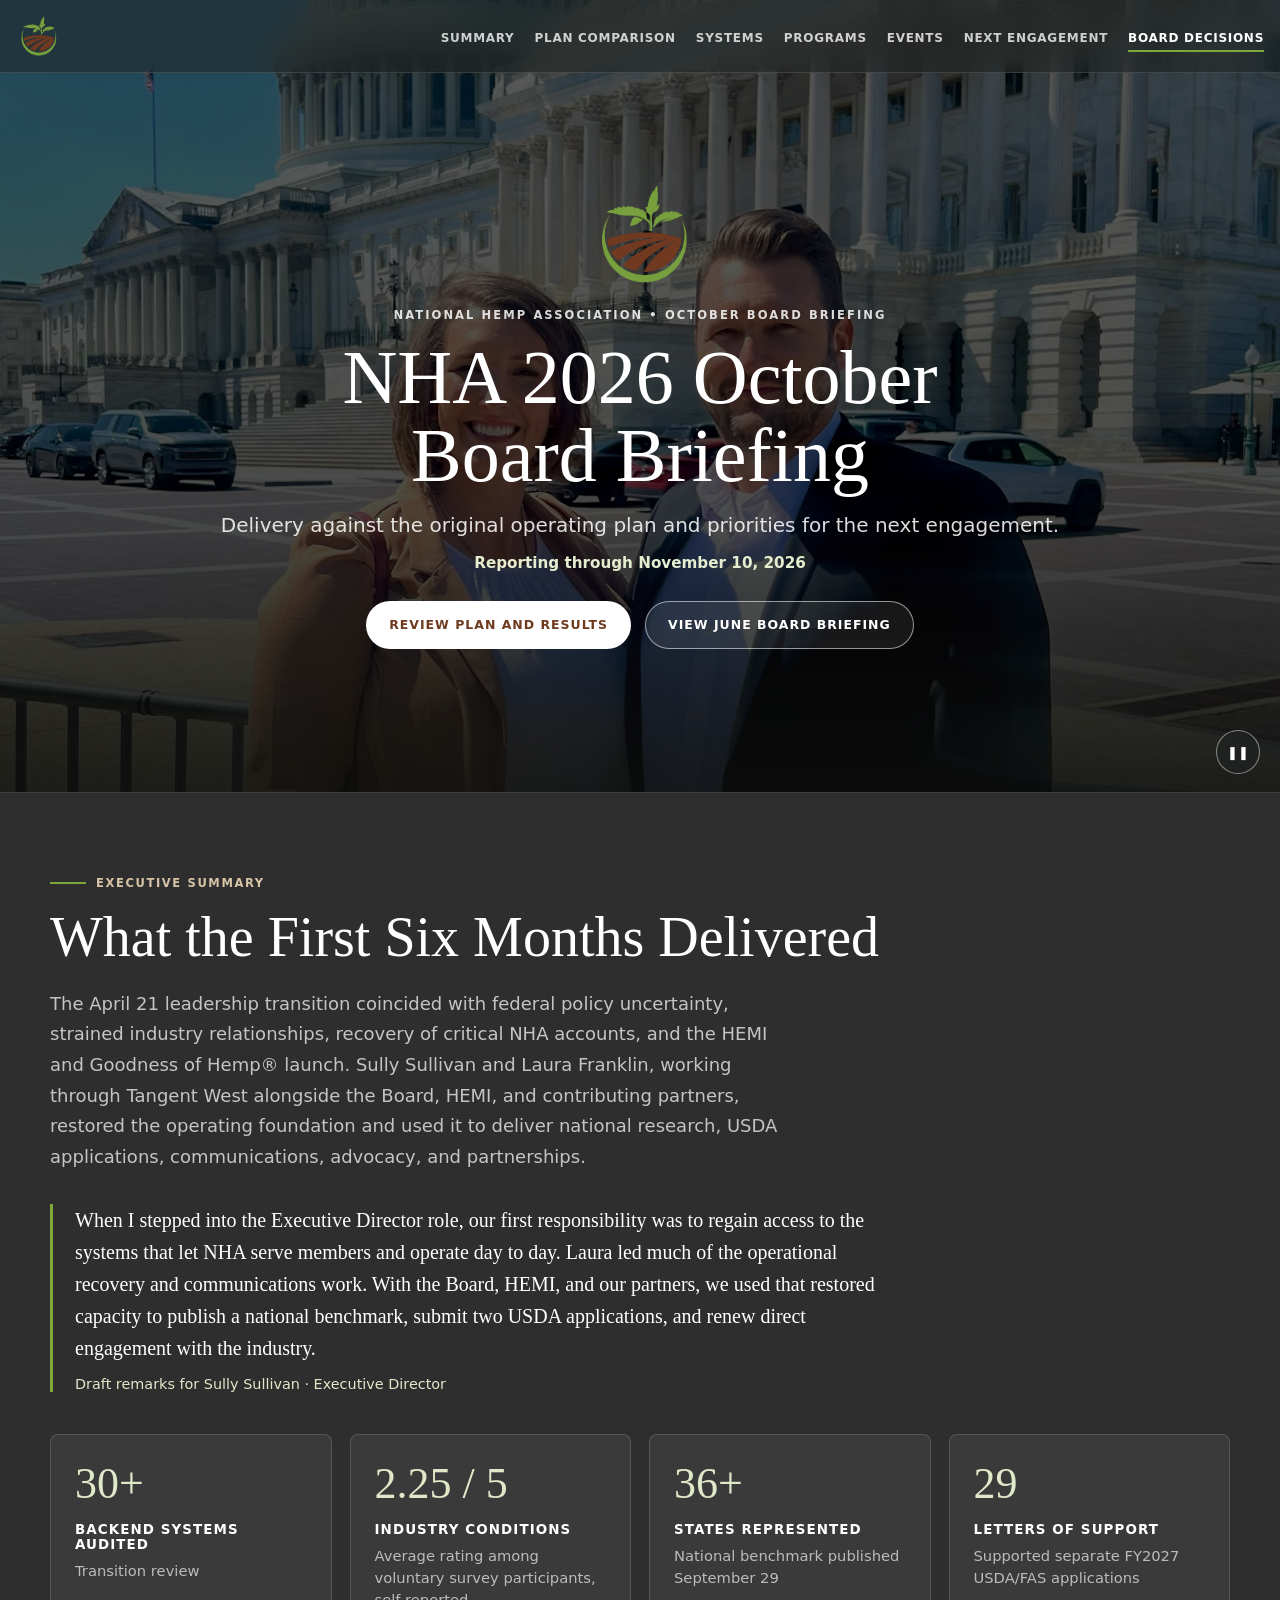
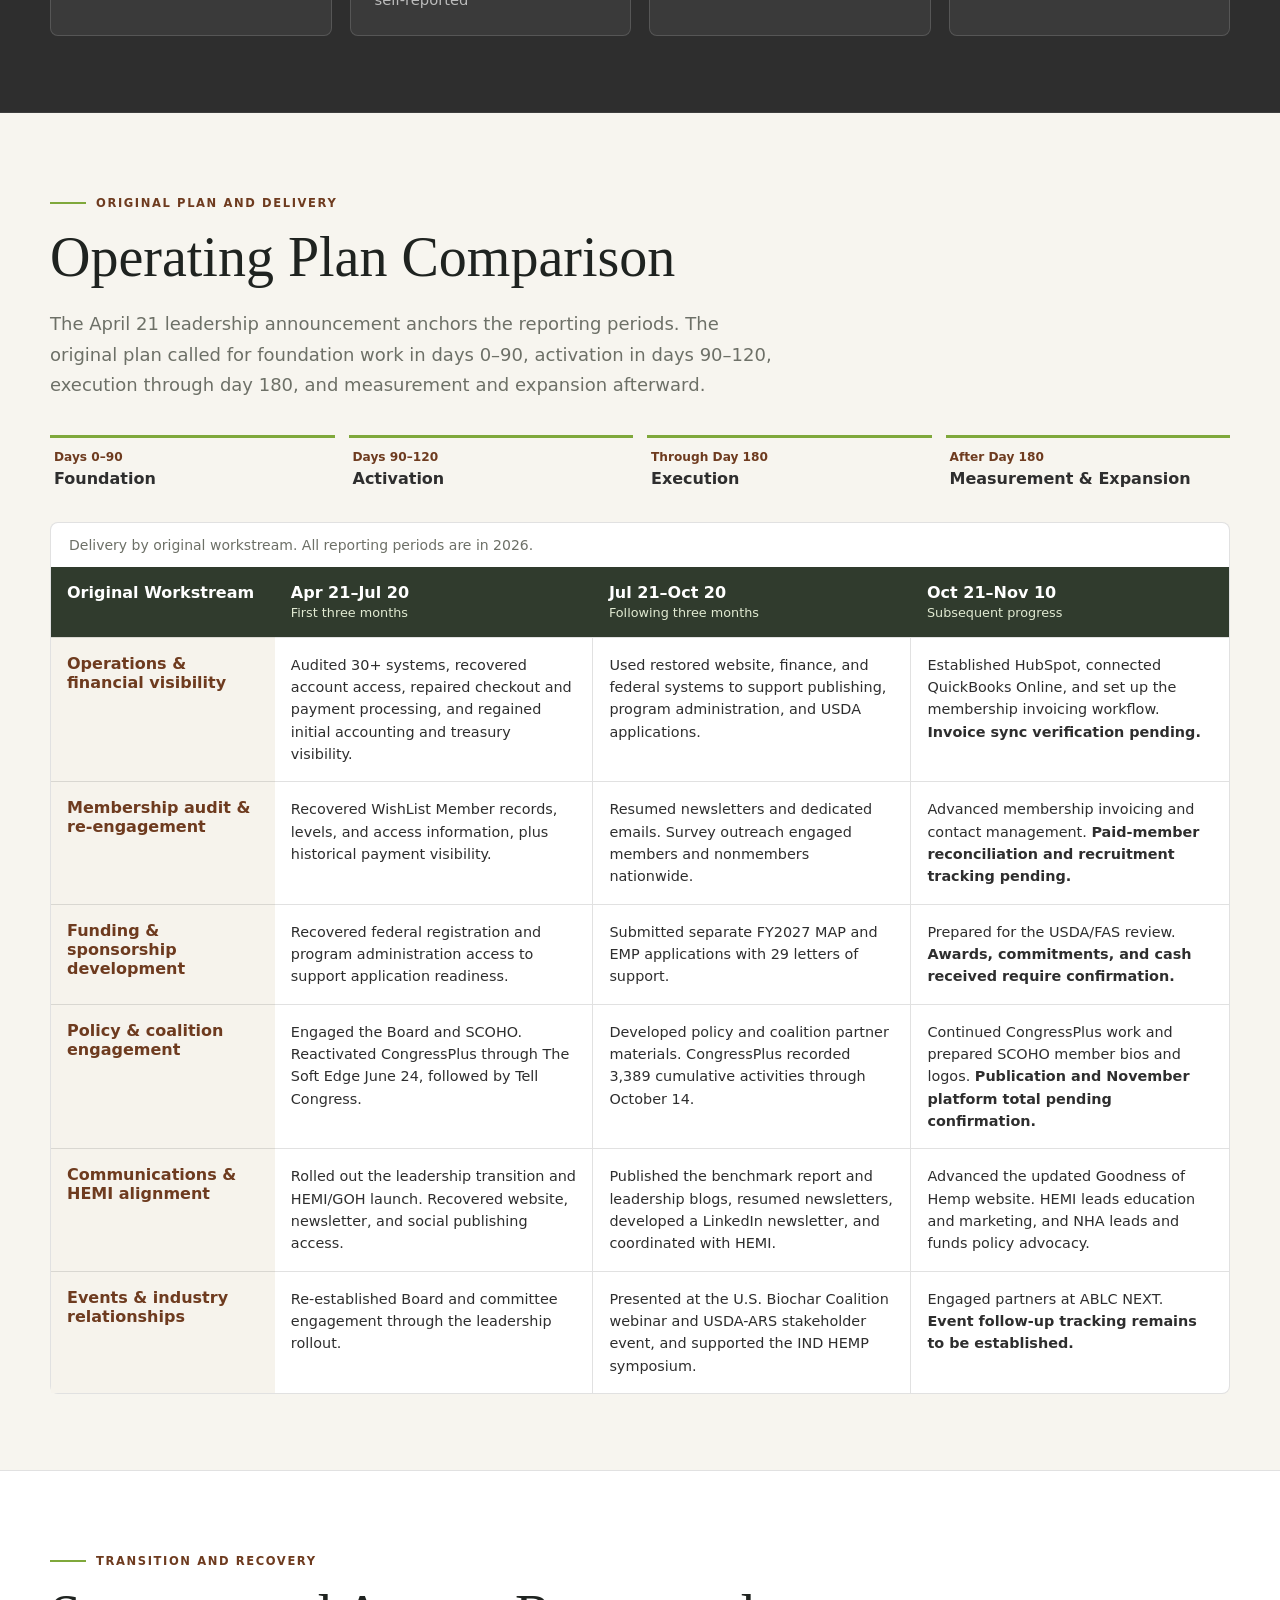
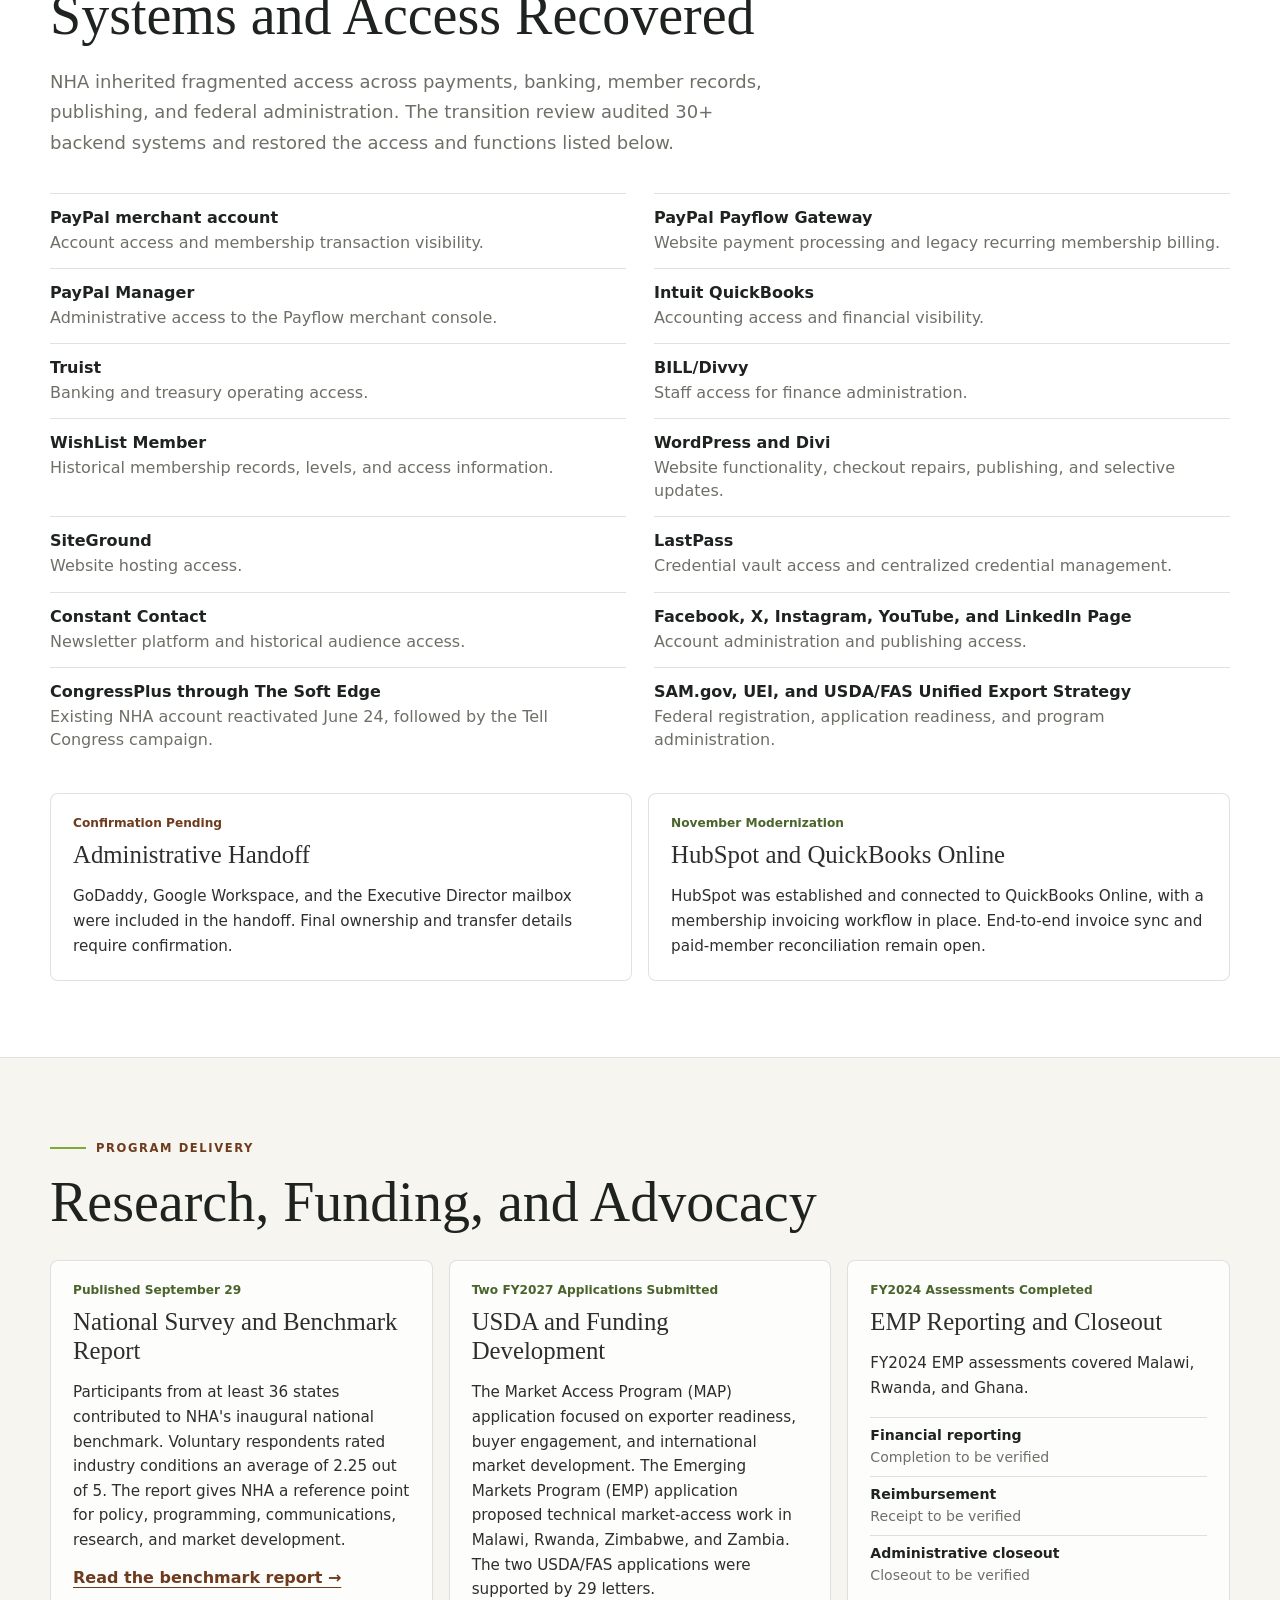
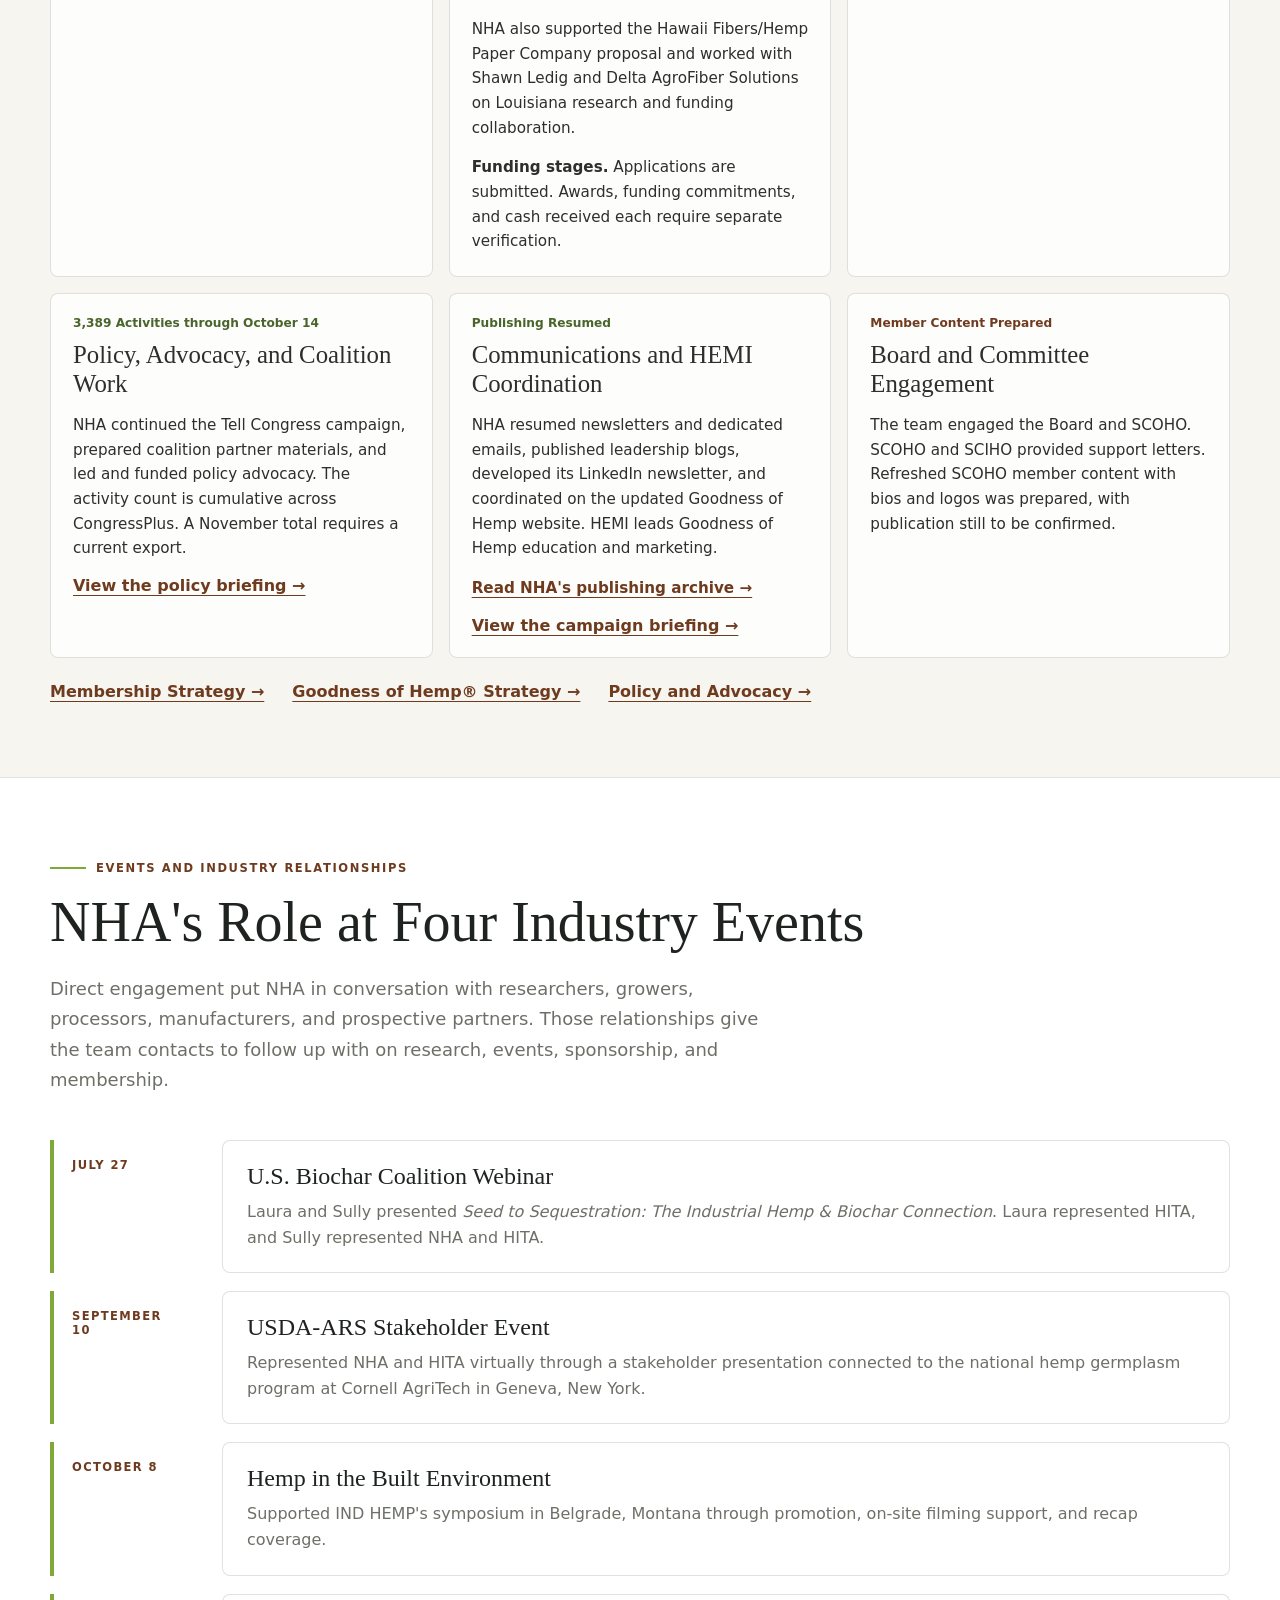
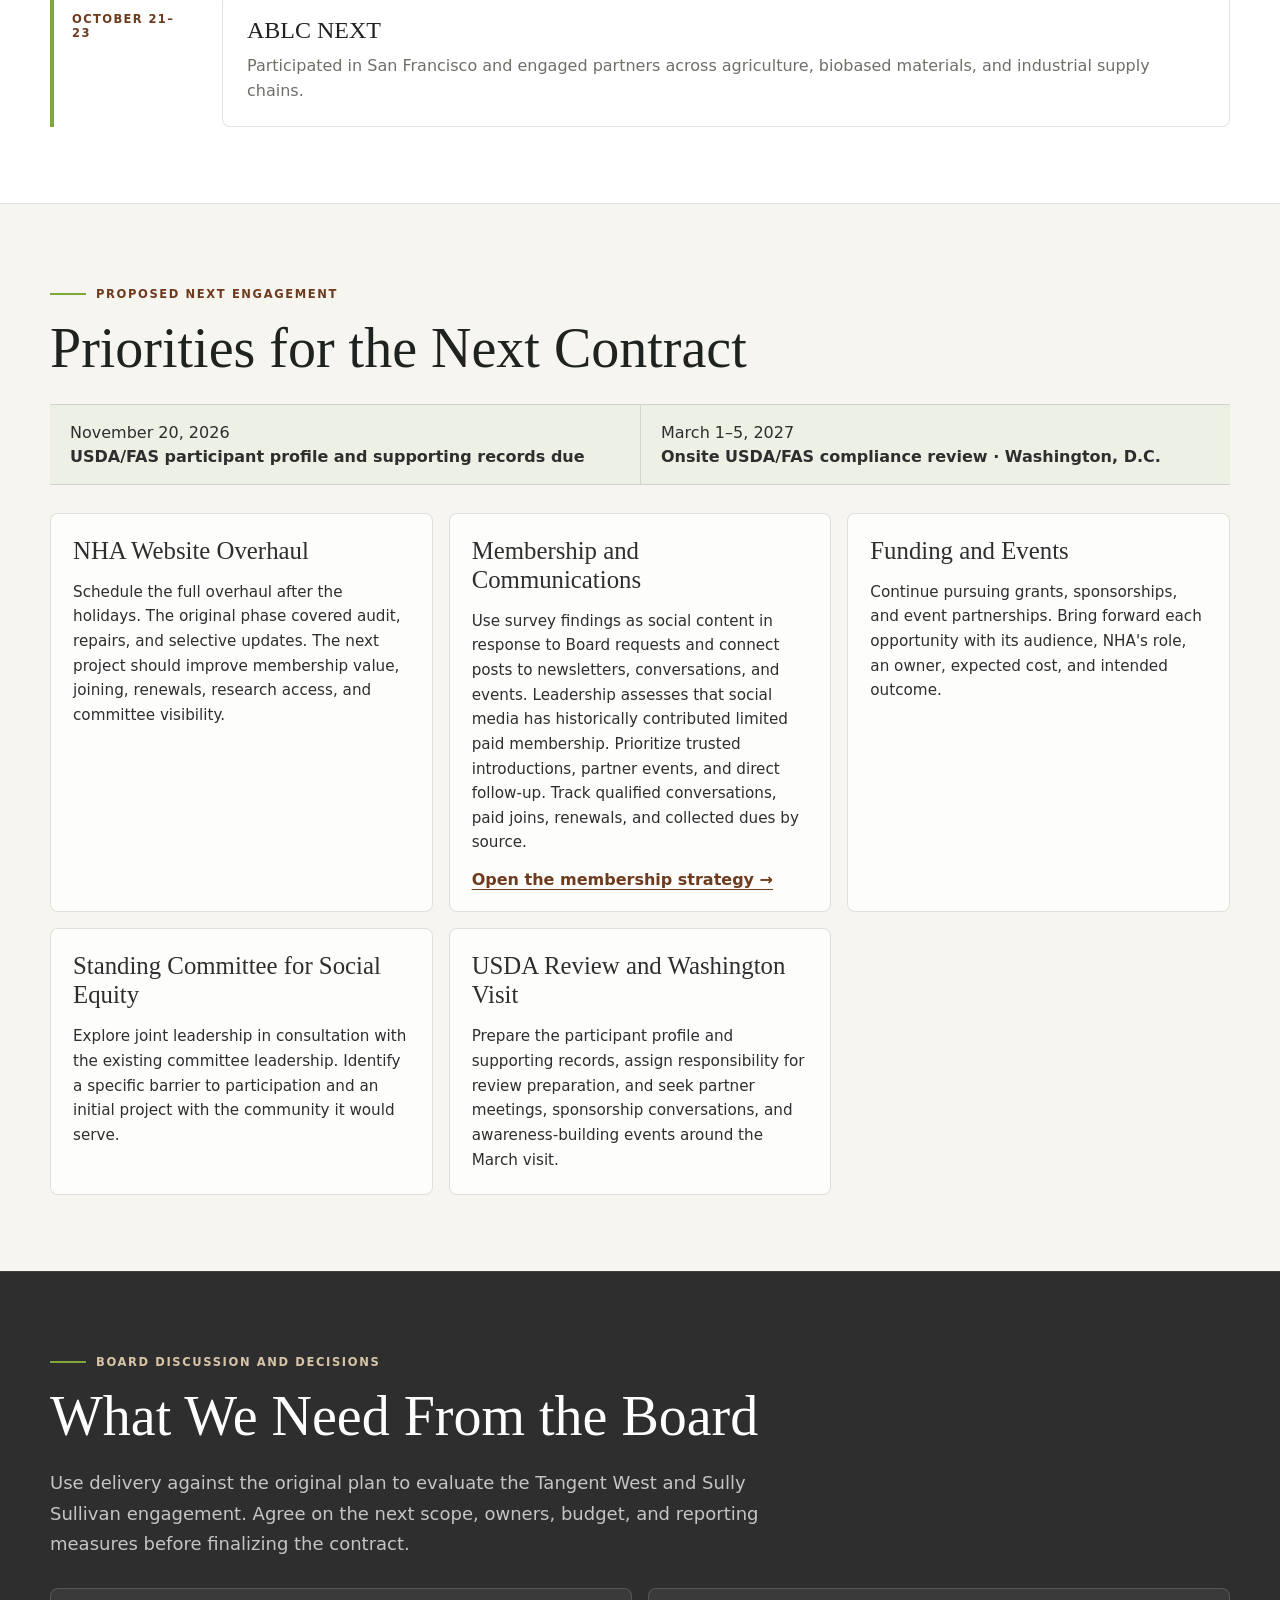
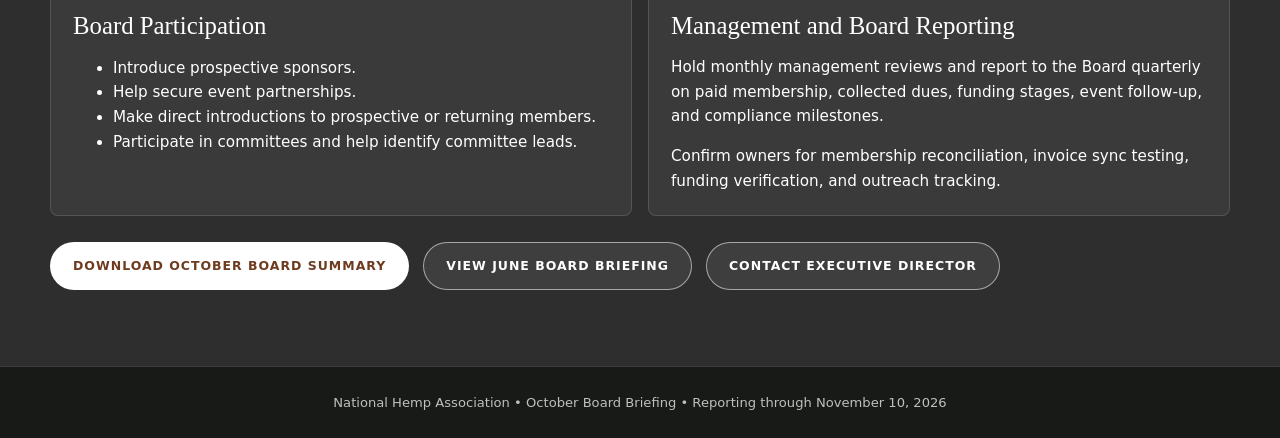
==== index.html @ dc33dfb2 "Create NHA October board briefing" ====
<!doctype html>
<html lang="en">
<head>
  <meta charset="utf-8">
  <meta name="viewport" content="width=device-width, initial-scale=1">
  <meta name="description" content="NHA October board briefing, reporting delivery against the original operating plan through November 10, 2026.">
  <title>NHA 2026 October Board Briefing</title>
  <link rel="icon" href="assets/nha-icon.png">
  <link rel="stylesheet" href="briefing-base.css">
  <link rel="stylesheet" href="october.css">
  <script src="briefing.js" defer></script>
</head>
<body class="october-briefing">
  <a class="skip-link" href="#executive">Skip to briefing</a>
  <nav class="top-nav" aria-label="Primary navigation">
    <div class="nav-inner">
      <a class="brand-lockup" href="#top" aria-label="National Hemp Association briefing home">
        <img class="brand-mark" src="assets/nha-icon.png" alt="">
        <span class="brand-name">National Hemp<br>Association</span>
      </a>
      <div class="nav-links">
        <a href="#executive">Summary</a>
        <a href="#annual-plan">Plan Comparison</a>
        <a href="#recovered">Systems</a>
        <a href="#workstreams">Programs</a>
        <a href="#events">Events</a>
        <a href="#next-engagement">Next Engagement</a>
        <a href="#board-actions">Board Decisions</a>
      </div>
      <button class="menu-toggle" type="button" aria-label="Toggle navigation" aria-controls="mobilePanel" aria-expanded="false"><span aria-hidden="true"></span></button>
    </div>
    <div class="mobile-panel" id="mobilePanel">
      <a href="#executive">Summary</a>
      <a href="#annual-plan">Plan Comparison</a>
      <a href="#recovered">Recovered Systems</a>
      <a href="#workstreams">Delivered Programs</a>
      <a href="#events">Events</a>
      <a href="#next-engagement">Next Engagement</a>
      <a href="#board-actions">Board Decisions</a>
    </div>
  </nav>

  <main id="top">
    <section class="hero" aria-labelledby="briefing-title">
      <video muted loop playsinline preload="metadata" poster="assets/leadership-capitol-clean.jpg" aria-hidden="true">
        <source src="assets/white-house-flag.mp4" type="video/mp4">
      </video>
      <div class="hero-content">
        <div class="hero-logo"><img src="assets/nha-icon.png" alt=""></div>
        <div class="hero-eyebrow">National Hemp Association &bull; October Board Briefing</div>
        <h1 id="briefing-title">NHA 2026 October Board Briefing</h1>
        <p class="hero-deck">Delivery against the original operating plan and priorities for the next engagement.</p>
        <p class="hero-cutoff">Reporting through <time datetime="2026-11-10">November 10, 2026</time></p>
        <div class="button-row">
          <a class="btn btn-primary" href="#annual-plan">Review Plan and Results</a>
          <a class="btn btn-outline" href="https://tangent-west.github.io/nha-2026-june-board-briefing/">View June Board Briefing</a>
        </div>
      </div>
      <button class="video-toggle" type="button" aria-label="Play background video" title="Play background video" hidden><span aria-hidden="true">&#9654;</span></button>
    </section>

    <section class="section dashboard-band" id="executive">
      <div class="section-inner">
        <div class="section-kicker">Executive Summary</div>
        <h2 class="section-title">What the First Six Months Delivered</h2>
        <p class="section-subtitle">The April 21 leadership transition coincided with federal policy uncertainty, strained industry relationships, recovery of critical NHA accounts, and the HEMI and Goodness of Hemp&reg; launch. Sully Sullivan and Laura Franklin, working through Tangent West alongside the Board, HEMI, and contributing partners, restored the operating foundation and used it to deliver national research, USDA applications, communications, advocacy, and partnerships.</p>
        <blockquote class="executive-note">
          <p>When I stepped into the Executive Director role, our first responsibility was to regain access to the systems that let NHA serve members and operate day to day. Laura led much of the operational recovery and communications work. With the Board, HEMI, and our partners, we used that restored capacity to publish a national benchmark, submit two USDA applications, and renew direct engagement with the industry.</p>
          <footer>Draft remarks for Sully Sullivan &middot; Executive Director</footer>
        </blockquote>
        <div class="grid-4">
          <div class="card dark kpi-card"><div class="kpi-number">30+</div><div class="kpi-label">Backend Systems Audited</div><div class="kpi-caption">Transition review</div></div>
          <div class="card dark kpi-card"><div class="kpi-number">2.25 / 5</div><div class="kpi-label">Industry Conditions</div><div class="kpi-caption">Average rating among voluntary survey participants, self-reported</div></div>
          <div class="card dark kpi-card"><div class="kpi-number">36+</div><div class="kpi-label">States Represented</div><div class="kpi-caption">National benchmark published September 29</div></div>
          <div class="card dark kpi-card"><div class="kpi-number">29</div><div class="kpi-label">Letters of Support</div><div class="kpi-caption">Supported separate FY2027 USDA/FAS applications</div></div>
        </div>
      </div>
    </section>

    <section class="section" id="annual-plan">
      <div class="section-inner">
        <div class="section-kicker">Original Plan and Delivery</div>
        <h2 class="section-title">Operating Plan Comparison</h2>
        <p class="section-subtitle">The April 21 leadership announcement anchors the reporting periods. The original plan called for foundation work in days 0&ndash;90, activation in days 90&ndash;120, execution through day 180, and measurement and expansion afterward.</p>
        <ol class="plan-phases" aria-label="Original operating plan phases">
          <li><span>Days 0&ndash;90</span><strong>Foundation</strong></li>
          <li><span>Days 90&ndash;120</span><strong>Activation</strong></li>
          <li><span>Through Day 180</span><strong>Execution</strong></li>
          <li><span>After Day 180</span><strong>Measurement &amp; Expansion</strong></li>
        </ol>
        <div class="comparison">
          <table>
            <caption>Delivery by original workstream. All reporting periods are in 2026.</caption>
            <thead>
              <tr>
                <th scope="col">Original Workstream</th>
                <th scope="col">Apr 21&ndash;Jul 20<br><span>First three months</span></th>
                <th scope="col">Jul 21&ndash;Oct 20<br><span>Following three months</span></th>
                <th scope="col">Oct 21&ndash;Nov 10<br><span>Subsequent progress</span></th>
              </tr>
            </thead>
            <tbody>
              <tr>
                <th scope="row">Operations &amp; financial visibility</th>
                <td><span class="period-label" aria-hidden="true">Apr 21&ndash;Jul 20</span>Audited 30+ systems, recovered account access, repaired checkout and payment processing, and regained initial accounting and treasury visibility.</td>
                <td><span class="period-label" aria-hidden="true">Jul 21&ndash;Oct 20</span>Used restored website, finance, and federal systems to support publishing, program administration, and USDA applications.</td>
                <td><span class="period-label" aria-hidden="true">Oct 21&ndash;Nov 10</span>Established HubSpot, connected QuickBooks Online, and set up the membership invoicing workflow. <strong>Invoice sync verification pending.</strong></td>
              </tr>
              <tr>
                <th scope="row">Membership audit &amp; re-engagement</th>
                <td><span class="period-label" aria-hidden="true">Apr 21&ndash;Jul 20</span>Recovered WishList Member records, levels, and access information, plus historical payment visibility.</td>
                <td><span class="period-label" aria-hidden="true">Jul 21&ndash;Oct 20</span>Resumed newsletters and dedicated emails. Survey outreach engaged members and nonmembers nationwide.</td>
                <td><span class="period-label" aria-hidden="true">Oct 21&ndash;Nov 10</span>Advanced membership invoicing and contact management. <strong>Paid-member reconciliation and recruitment tracking pending.</strong></td>
              </tr>
              <tr>
                <th scope="row">Funding &amp; sponsorship development</th>
                <td><span class="period-label" aria-hidden="true">Apr 21&ndash;Jul 20</span>Recovered federal registration and program administration access to support application readiness.</td>
                <td><span class="period-label" aria-hidden="true">Jul 21&ndash;Oct 20</span>Submitted separate FY2027 MAP and EMP applications with 29 letters of support.</td>
                <td><span class="period-label" aria-hidden="true">Oct 21&ndash;Nov 10</span>Prepared for the USDA/FAS review. <strong>Awards, commitments, and cash received require confirmation.</strong></td>
              </tr>
              <tr>
                <th scope="row">Policy &amp; coalition engagement</th>
                <td><span class="period-label" aria-hidden="true">Apr 21&ndash;Jul 20</span>Engaged the Board and SCOHO. Reactivated CongressPlus through The Soft Edge June 24, followed by Tell Congress.</td>
                <td><span class="period-label" aria-hidden="true">Jul 21&ndash;Oct 20</span>Developed policy and coalition partner materials. CongressPlus recorded 3,389 cumulative activities through October 14.</td>
                <td><span class="period-label" aria-hidden="true">Oct 21&ndash;Nov 10</span>Continued CongressPlus work and prepared SCOHO member bios and logos. <strong>Publication and November platform total pending confirmation.</strong></td>
              </tr>
              <tr>
                <th scope="row">Communications &amp; HEMI alignment</th>
                <td><span class="period-label" aria-hidden="true">Apr 21&ndash;Jul 20</span>Rolled out the leadership transition and HEMI/GOH launch. Recovered website, newsletter, and social publishing access.</td>
                <td><span class="period-label" aria-hidden="true">Jul 21&ndash;Oct 20</span>Published the benchmark report and leadership blogs, resumed newsletters, developed a LinkedIn newsletter, and coordinated with HEMI.</td>
                <td><span class="period-label" aria-hidden="true">Oct 21&ndash;Nov 10</span>Advanced the updated Goodness of Hemp website. HEMI leads education and marketing, and NHA leads and funds policy advocacy.</td>
              </tr>
              <tr>
                <th scope="row">Events &amp; industry relationships</th>
                <td><span class="period-label" aria-hidden="true">Apr 21&ndash;Jul 20</span>Re-established Board and committee engagement through the leadership rollout.</td>
                <td><span class="period-label" aria-hidden="true">Jul 21&ndash;Oct 20</span>Presented at the U.S. Biochar Coalition webinar and USDA-ARS stakeholder event, and supported the IND HEMP symposium.</td>
                <td><span class="period-label" aria-hidden="true">Oct 21&ndash;Nov 10</span>Engaged partners at ABLC NEXT. <strong>Event follow-up tracking remains to be established.</strong></td>
              </tr>
            </tbody>
          </table>
        </div>
      </div>
    </section>

    <section class="section recovery-band" id="recovered">
      <div class="section-inner">
        <div class="section-kicker">Transition and Recovery</div>
        <h2 class="section-title">Systems and Access Recovered</h2>
        <p class="section-subtitle">NHA inherited fragmented access across payments, banking, member records, publishing, and federal administration. The transition review audited 30+ backend systems and restored the access and functions listed below.</p>
        <dl class="system-list">
          <div><dt>PayPal merchant account</dt><dd>Account access and membership transaction visibility.</dd></div>
          <div><dt>PayPal Payflow Gateway</dt><dd>Website payment processing and legacy recurring membership billing.</dd></div>
          <div><dt>PayPal Manager</dt><dd>Administrative access to the Payflow merchant console.</dd></div>
          <div><dt>Intuit QuickBooks</dt><dd>Accounting access and financial visibility.</dd></div>
          <div><dt>Truist</dt><dd>Banking and treasury operating access.</dd></div>
          <div><dt>BILL/Divvy</dt><dd>Staff access for finance administration.</dd></div>
          <div><dt>WishList Member</dt><dd>Historical membership records, levels, and access information.</dd></div>
          <div><dt>WordPress and Divi</dt><dd>Website functionality, checkout repairs, publishing, and selective updates.</dd></div>
          <div><dt>SiteGround</dt><dd>Website hosting access.</dd></div>
          <div><dt>LastPass</dt><dd>Credential vault access and centralized credential management.</dd></div>
          <div><dt>Constant Contact</dt><dd>Newsletter platform and historical audience access.</dd></div>
          <div><dt>Facebook, X, Instagram, YouTube, and LinkedIn Page</dt><dd>Account administration and publishing access.</dd></div>
          <div><dt>CongressPlus through The Soft Edge</dt><dd>Existing NHA account reactivated June 24, followed by the Tell Congress campaign.</dd></div>
          <div><dt>SAM.gov, UEI, and USDA/FAS Unified Export Strategy</dt><dd>Federal registration, application readiness, and program administration.</dd></div>
        </dl>
        <div class="note-grid">
          <article class="card report-card"><span class="state pending">Confirmation Pending</span><h3>Administrative Handoff</h3><p>GoDaddy, Google Workspace, and the Executive Director mailbox were included in the handoff. Final ownership and transfer details require confirmation.</p></article>
          <article class="card report-card"><span class="state">November Modernization</span><h3>HubSpot and QuickBooks Online</h3><p>HubSpot was established and connected to QuickBooks Online, with a membership invoicing workflow in place. End-to-end invoice sync and paid-member reconciliation remain open.</p></article>
        </div>
      </div>
    </section>

    <section class="section" id="workstreams">
      <div class="section-inner">
        <div class="section-kicker">Program Delivery</div>
        <h2 class="section-title">Research, Funding, and Advocacy</h2>
        <div class="program-grid">
          <article class="card report-card" id="insights">
            <span class="state">Published September 29</span>
            <h3>National Survey and Benchmark Report</h3>
            <p>Participants from at least 36 states contributed to NHA's inaugural national benchmark. Voluntary respondents rated industry conditions an average of 2.25 out of 5. The report gives NHA a reference point for policy, programming, communications, research, and market development.</p>
            <a class="report-link" href="https://nationalhempassociation.org/nha-releases-2026-national-hemp-industry-benchmark-report/">Read the benchmark report &rarr;</a>
          </article>
          <article class="card report-card" id="grants">
            <span class="state">Two FY2027 Applications Submitted</span>
            <h3>USDA and Funding Development</h3>
            <p>The Market Access Program (MAP) application focused on exporter readiness, buyer engagement, and international market development. The Emerging Markets Program (EMP) application proposed technical market-access work in Malawi, Rwanda, Zimbabwe, and Zambia. The two USDA/FAS applications were supported by 29 letters.</p>
            <p>NHA also supported the Hawaii Fibers/Hemp Paper Company proposal and worked with Shawn Ledig and Delta AgroFiber Solutions on Louisiana research and funding collaboration.</p>
            <p><strong>Funding stages.</strong> Applications are submitted. Awards, funding commitments, and cash received each require separate verification.</p>
          </article>
          <article class="card report-card" id="financial">
            <span class="state">FY2024 Assessments Completed</span>
            <h3>EMP Reporting and Closeout</h3>
            <p>FY2024 EMP assessments covered Malawi, Rwanda, and Ghana.</p>
            <dl class="compact-list">
              <div><dt>Financial reporting</dt><dd>Completion to be verified</dd></div>
              <div><dt>Reimbursement</dt><dd>Receipt to be verified</dd></div>
              <div><dt>Administrative closeout</dt><dd>Closeout to be verified</dd></div>
            </dl>
          </article>
          <article class="card report-card" id="policy">
            <span class="state">3,389 Activities through October 14</span>
            <h3>Policy, Advocacy, and Coalition Work</h3>
            <p>NHA continued the Tell Congress campaign, prepared coalition partner materials, and led and funded policy advocacy. The activity count is cumulative across CongressPlus. A November total requires a current export.</p>
            <a class="report-link" href="goodness-of-hemp-act.html">View the policy briefing &rarr;</a>
          </article>
          <article class="card report-card" id="thought">
            <span class="state">Publishing Resumed</span>
            <h3>Communications and HEMI Coordination</h3>
            <p>NHA resumed newsletters and dedicated emails, published leadership blogs, developed its LinkedIn newsletter, and coordinated on the updated Goodness of Hemp website. HEMI leads Goodness of Hemp education and marketing.</p>
            <p><a class="report-link" href="https://nationalhempassociation.org/nha-blogs/">Read NHA's publishing archive &rarr;</a></p>
            <a class="report-link" href="goodness-of-hemp.html">View the campaign briefing &rarr;</a>
          </article>
          <article class="card report-card">
            <span class="state pending">Member Content Prepared</span>
            <h3>Board and Committee Engagement</h3>
            <p>The team engaged the Board and SCOHO. SCOHO and SCIHO provided support letters. Refreshed SCOHO member content with bios and logos was prepared, with publication still to be confirmed.</p>
          </article>
        </div>
        <div class="detail-links" id="growth-engine">
          <a href="membership-activation-strategy.html">Membership Strategy &rarr;</a>
          <a href="goodness-of-hemp.html">Goodness of Hemp&reg; Strategy &rarr;</a>
          <a href="goodness-of-hemp-act.html">Policy and Advocacy &rarr;</a>
        </div>
      </div>
    </section>

    <section class="section recovery-band" id="events">
      <div class="section-inner">
        <div class="section-kicker">Events and Industry Relationships</div>
        <h2 class="section-title">NHA's Role at Four Industry Events</h2>
        <p class="section-subtitle">Direct engagement put NHA in conversation with researchers, growers, processors, manufacturers, and prospective partners. Those relationships give the team contacts to follow up with on research, events, sponsorship, and membership.</p>
        <div class="timeline">
          <article class="timeline-item"><time class="timeline-date" datetime="2026-07-27">July 27</time><div class="timeline-content"><h3>U.S. Biochar Coalition Webinar</h3><p>Laura and Sully presented <em>Seed to Sequestration: The Industrial Hemp &amp; Biochar Connection</em>. Laura represented HITA, and Sully represented NHA and HITA.</p></div></article>
          <article class="timeline-item"><time class="timeline-date" datetime="2026-09-10">September 10</time><div class="timeline-content"><h3>USDA-ARS Stakeholder Event</h3><p>Represented NHA and HITA virtually through a stakeholder presentation connected to the national hemp germplasm program at Cornell AgriTech in Geneva, New York.</p></div></article>
          <article class="timeline-item"><time class="timeline-date" datetime="2026-10-08">October 8</time><div class="timeline-content"><h3>Hemp in the Built Environment</h3><p>Supported IND HEMP's symposium in Belgrade, Montana through promotion, on-site filming support, and recap coverage.</p></div></article>
          <article class="timeline-item"><div class="timeline-date"><time datetime="2026-10-21">October 21</time>&ndash;<time datetime="2026-10-23">23</time></div><div class="timeline-content"><h3>ABLC NEXT</h3><p>Participated in San Francisco and engaged partners across agriculture, biobased materials, and industrial supply chains.</p></div></article>
        </div>
      </div>
    </section>

    <section class="section" id="next-engagement">
      <div class="section-inner">
        <div class="section-kicker">Proposed Next Engagement</div>
        <h2 class="section-title">Priorities for the Next Contract</h2>
        <div class="deadline-strip">
          <div><time datetime="2026-11-20">November 20, 2026</time><strong>USDA/FAS participant profile and supporting records due</strong></div>
          <div><span><time datetime="2027-03-01">March 1</time>&ndash;<time datetime="2027-03-05">5, 2027</time></span><strong>Onsite USDA/FAS compliance review &middot; Washington, D.C.</strong></div>
        </div>
        <div class="program-grid">
          <article class="card report-card"><h3>NHA Website Overhaul</h3><p>Schedule the full overhaul after the holidays. The original phase covered audit, repairs, and selective updates. The next project should improve membership value, joining, renewals, research access, and committee visibility.</p></article>
          <article class="card report-card" id="assets"><h3>Membership and Communications</h3><p>Use survey findings as social content in response to Board requests and connect posts to newsletters, conversations, and events. Leadership assesses that social media has historically contributed limited paid membership. Prioritize trusted introductions, partner events, and direct follow-up. Track qualified conversations, paid joins, renewals, and collected dues by source.</p><a class="report-link" href="membership-activation-strategy.html">Open the membership strategy &rarr;</a></article>
          <article class="card report-card"><h3>Funding and Events</h3><p>Continue pursuing grants, sponsorships, and event partnerships. Bring forward each opportunity with its audience, NHA's role, an owner, expected cost, and intended outcome.</p></article>
          <article class="card report-card"><h3>Standing Committee for Social Equity</h3><p>Explore joint leadership in consultation with the existing committee leadership. Identify a specific barrier to participation and an initial project with the community it would serve.</p></article>
          <article class="card report-card"><h3>USDA Review and Washington Visit</h3><p>Prepare the participant profile and supporting records, assign responsibility for review preparation, and seek partner meetings, sponsorship conversations, and awareness-building events around the March visit.</p></article>
        </div>
      </div>
    </section>

    <section class="section dashboard-band" id="board-actions">
      <div class="section-inner">
        <div class="section-kicker">Board Discussion and Decisions</div>
        <h2 class="section-title">What We Need From the Board</h2>
        <p class="section-subtitle">Use delivery against the original plan to evaluate the Tangent West and Sully Sullivan engagement. Agree on the next scope, owners, budget, and reporting measures before finalizing the contract.</p>
        <div class="note-grid">
          <article class="card dark report-card"><h3>Board Participation</h3><ul><li>Introduce prospective sponsors.</li><li>Help secure event partnerships.</li><li>Make direct introductions to prospective or returning members.</li><li>Participate in committees and help identify committee leads.</li></ul></article>
          <article class="card dark report-card"><h3>Management and Board Reporting</h3><p>Hold monthly management reviews and report to the Board quarterly on paid membership, collected dues, funding stages, event follow-up, and compliance milestones.</p><p>Confirm owners for membership reconciliation, invoice sync testing, funding verification, and outreach tracking.</p></article>
        </div>
        <div class="button-row closing-links">
          <a class="btn btn-primary" href="board-materials-summary.txt" download>Download October Board Summary</a>
          <a class="btn btn-outline" href="https://tangent-west.github.io/nha-2026-june-board-briefing/">View June Board Briefing</a>
          <a class="btn btn-outline" href="mailto:sully@nationalhempassociation.org">Contact Executive Director</a>
        </div>
      </div>
    </section>
  </main>
  <footer class="site-footer">National Hemp Association &bull; October Board Briefing &bull; Reporting through November 10, 2026</footer>
</body>
</html>
---- briefing-base.css ----
:root {
  --brown: #6e3b1f;
  --green: #7fa83b;
  --cream: #f7f5ef;
  --white: #ffffff;
  --charcoal: #2e2e2e;
  --ink: #1f2320;
  --muted: #6d7067;
  --line: rgba(46, 46, 46, 0.14);
  --blue: #233a4d;
  --red: #8b2f28;
  --gold: #c3a35d;
  --shadow: 0 20px 60px rgba(31, 35, 32, 0.12);
  --radius: 8px;
}

* {
  box-sizing: border-box;
}

html {
  scroll-behavior: smooth;
  scroll-padding-top: 88px;
}

body {
  margin: 0;
  color: var(--charcoal);
  background: var(--cream);
  font-family: Inter, ui-sans-serif, system-ui, -apple-system, BlinkMacSystemFont, "Segoe UI", sans-serif;
  letter-spacing: 0;
}

a {
  color: inherit;
  text-decoration: none;
}

img,
video {
  display: block;
  max-width: 100%;
}

.serif {
  font-family: Georgia, Cambria, "Times New Roman", serif;
}

.section {
  position: relative;
  padding: clamp(76px, 8vw, 118px) 0;
  overflow: hidden;
}

.section-inner {
  width: min(1180px, calc(100% - 40px));
  margin: 0 auto;
}

.section-kicker {
  display: inline-flex;
  align-items: center;
  gap: 10px;
  margin-bottom: 18px;
  color: var(--brown);
  font-size: 0.72rem;
  font-weight: 800;
  letter-spacing: 0.14em;
  text-transform: uppercase;
}

.section-kicker::before {
  content: "";
  display: block;
  width: 36px;
  height: 2px;
  background: var(--green);
}

.section-title {
  max-width: 880px;
  margin: 0;
  color: var(--ink);
  font-family: Georgia, Cambria, "Times New Roman", serif;
  font-size: clamp(2.15rem, 5vw, 5rem);
  font-weight: 500;
  line-height: 0.98;
  letter-spacing: 0;
}

.section-subtitle {
  max-width: 740px;
  margin: 22px 0 0;
  color: var(--muted);
  font-size: clamp(1rem, 1.7vw, 1.22rem);
  line-height: 1.7;
}

.top-nav {
  position: fixed;
  z-index: 80;
  top: 0;
  right: 0;
  left: 0;
  border-bottom: 1px solid rgba(255, 255, 255, 0.12);
  background: rgba(31, 35, 32, 0.5);
  color: var(--white);
  -webkit-backdrop-filter: blur(16px);
  backdrop-filter: blur(16px);
  transition: background 180ms ease, border-color 180ms ease, box-shadow 180ms ease;
}

.top-nav.scrolled {
  border-color: rgba(46, 46, 46, 0.1);
  background: rgba(247, 245, 239, 0.94);
  color: var(--charcoal);
  box-shadow: 0 8px 30px rgba(31, 35, 32, 0.08);
}

.nav-inner {
  display: flex;
  align-items: center;
  justify-content: space-between;
  width: min(1280px, calc(100% - 32px));
  min-height: 72px;
  margin: 0 auto;
  gap: 24px;
}

.brand-lockup {
  display: inline-flex;
  align-items: center;
  gap: 12px;
  min-width: max-content;
  font-weight: 800;
  letter-spacing: 0.08em;
  text-transform: uppercase;
}

.brand-mark {
  display: inline-flex;
  width: 42px;
  height: 42px;
  align-items: center;
  justify-content: center;
  flex: 0 0 auto;
}

.brand-mark img {
  display: block;
  width: 100%;
  height: 100%;
  object-fit: contain;
}

.brand-name {
  font-size: 0.75rem;
  line-height: 1.2;
}

.nav-links {
  display: flex;
  align-items: center;
  justify-content: flex-end;
  gap: clamp(8px, 1vw, 16px);
  font-size: 0.62rem;
  font-weight: 800;
  letter-spacing: 0.06em;
  text-transform: uppercase;
}

.nav-links a {
  position: relative;
  padding: 28px 0 24px;
  opacity: 0.78;
  transition: opacity 160ms ease, color 160ms ease;
  white-space: nowrap;
}

.nav-links a::after {
  position: absolute;
  right: 0;
  bottom: 17px;
  left: 0;
  height: 2px;
  content: "";
  background: var(--green);
  opacity: 0;
  transform: scaleX(0.4);
  transition: opacity 180ms ease, transform 180ms ease;
}

.nav-links a:hover,
.nav-links a.active {
  opacity: 1;
}

.nav-links a.active::after {
  opacity: 1;
  transform: scaleX(1);
}

.menu-toggle {
  display: none;
  width: 42px;
  height: 42px;
  place-items: center;
  border: 1px solid currentColor;
  border-radius: 50%;
  background: transparent;
  color: inherit;
  cursor: pointer;
}

.menu-toggle span {
  display: block;
  width: 18px;
  height: 2px;
  background: currentColor;
  box-shadow: 0 6px 0 currentColor, 0 -6px 0 currentColor;
}

.mobile-panel {
  display: none;
  width: min(100%, 1280px);
  margin: 0 auto;
  padding: 0 16px 18px;
}

.mobile-panel a {
  display: block;
  border-top: 1px solid rgba(127, 168, 59, 0.2);
  padding: 14px 4px;
  font-size: 0.8rem;
  font-weight: 800;
  letter-spacing: 0.08em;
  text-transform: uppercase;
}

.mobile-panel.open {
  display: block;
}

.hero {
  display: grid;
  min-height: 100svh;
  place-items: center;
  isolation: isolate;
  overflow: hidden;
  background: #101411;
  color: var(--white);
  text-align: center;
}

.hero video {
  position: absolute;
  inset: 0;
  width: 100%;
  height: 100%;
  object-fit: cover;
  z-index: -3;
}

.hero::before {
  position: absolute;
  inset: 0;
  z-index: -2;
  content: "";
  background: rgba(0, 0, 0, 0.6);
}

.hero::after {
  position: absolute;
  inset: auto 0 0;
  z-index: -1;
  height: 34%;
  content: "";
  background: linear-gradient(180deg, rgba(0, 0, 0, 0), rgba(14, 16, 14, 0.72));
}

.hero-content {
  width: min(980px, calc(100% - 40px));
  padding-top: 56px;
}

.hero-logo {
  display: inline-flex;
  width: clamp(82px, 8vw, 118px);
  height: clamp(82px, 8vw, 118px);
  margin-bottom: 22px;
  align-items: center;
  justify-content: center;
}

.hero-logo img {
  display: block;
  width: 100%;
  height: 100%;
  object-fit: contain;
}

.hero-eyebrow {
  margin-bottom: 16px;
  font-size: 0.72rem;
  font-weight: 800;
  letter-spacing: 0.18em;
  text-transform: uppercase;
  opacity: 0.84;
}

.hero h1 {
  margin: 0;
  font-family: Georgia, Cambria, "Times New Roman", serif;
  font-size: clamp(2.7rem, 6.8vw, 5.85rem);
  font-weight: 500;
  line-height: 0.94;
  letter-spacing: 0;
  text-transform: uppercase;
}

.hero h2 {
  margin: 14px 0 0;
  color: #e7efd7;
  font-size: clamp(1.18rem, 2vw, 1.75rem);
  font-weight: 700;
  letter-spacing: 0.02em;
}

.hero p {
  max-width: 900px;
  margin: 16px auto 0;
  color: rgba(255, 255, 255, 0.86);
  font-size: clamp(0.95rem, 1.25vw, 1.08rem);
  line-height: 1.58;
}

.hero p + p {
  margin-top: 9px;
}

.button-row {
  display: flex;
  flex-wrap: wrap;
  align-items: center;
  justify-content: center;
  gap: 14px;
  margin-top: 26px;
}

.btn {
  display: inline-flex;
  align-items: center;
  justify-content: center;
  min-height: 48px;
  gap: 10px;
  border: 1px solid transparent;
  border-radius: 999px;
  padding: 0 22px;
  font-size: 0.78rem;
  font-weight: 900;
  letter-spacing: 0.08em;
  line-height: 1;
  text-transform: uppercase;
  transition: transform 160ms ease, background 160ms ease, border-color 160ms ease, color 160ms ease;
  cursor: pointer;
}

.btn:hover {
  transform: translateY(-2px);
}

.btn-primary {
  background: var(--white);
  color: var(--brown);
}

.btn-green {
  background: var(--green);
  color: var(--white);
}

.btn-outline {
  border-color: rgba(255, 255, 255, 0.54);
  color: var(--white);
  background: rgba(255, 255, 255, 0.08);
}

.btn-outline-dark {
  border-color: rgba(46, 46, 46, 0.22);
  color: var(--charcoal);
  background: rgba(255, 255, 255, 0.4);
}

.scroll-cue {
  position: absolute;
  bottom: 22px;
  left: 50%;
  width: 1px;
  height: 54px;
  overflow: hidden;
  background: rgba(255, 255, 255, 0.28);
  transform: translateX(-50%);
}

.scroll-cue::after {
  display: block;
  width: 100%;
  height: 50%;
  content: "";
  background: var(--white);
  animation: scrollLine 1.8s ease-in-out infinite;
}

@keyframes scrollLine {
  0% {
    transform: translateY(-100%);
  }
  100% {
    transform: translateY(210%);
  }
}

.dashboard-band {
  border-top: 1px solid rgba(255, 255, 255, 0.08);
  border-bottom: 1px solid rgba(255, 255, 255, 0.08);
  background: var(--charcoal);
  color: var(--white);
}

.dashboard-band .section-title {
  color: var(--white);
}

.dashboard-band .section-subtitle {
  color: rgba(255, 255, 255, 0.72);
}

.dashboard-band .section-kicker {
  color: #d8c4a6;
}

.grid-4 {
  display: grid;
  grid-template-columns: repeat(4, minmax(0, 1fr));
  gap: 18px;
  margin-top: 42px;
}

.grid-3 {
  display: grid;
  grid-template-columns: repeat(3, minmax(0, 1fr));
  gap: 18px;
  margin-top: 42px;
}

.grid-2 {
  display: grid;
  grid-template-columns: repeat(2, minmax(0, 1fr));
  gap: 22px;
  margin-top: 42px;
}

.card {
  border: 1px solid var(--line);
  border-radius: var(--radius);
  background: rgba(255, 255, 255, 0.78);
  box-shadow: 0 1px 0 rgba(255, 255, 255, 0.8) inset;
}

.card.dark {
  border-color: rgba(255, 255, 255, 0.14);
  background: rgba(255, 255, 255, 0.06);
  box-shadow: none;
}

.kpi-card {
  min-height: 154px;
  padding: 24px;
}

.kpi-number {
  color: var(--brown);
  font-family: Georgia, Cambria, "Times New Roman", serif;
  font-size: clamp(2rem, 3.4vw, 3.2rem);
  font-weight: 500;
  line-height: 1.05;
  letter-spacing: 0;
}

.dark .kpi-number {
  color: #dfe9c9;
}

.kpi-label {
  margin-top: 12px;
  color: var(--ink);
  font-size: 0.84rem;
  font-weight: 900;
  letter-spacing: 0.08em;
  text-transform: uppercase;
}

.dark .kpi-label {
  color: var(--white);
}

.kpi-caption {
  margin-top: 8px;
  color: var(--muted);
  font-size: 0.92rem;
  line-height: 1.5;
}

.dark .kpi-caption {
  color: rgba(255, 255, 255, 0.66);
}

.status-card {
  padding: 0;
  overflow: hidden;
}

.status-card summary {
  display: flex;
  align-items: flex-start;
  justify-content: space-between;
  gap: 16px;
  min-height: 156px;
  padding: 24px;
  list-style: none;
  cursor: pointer;
}

.status-card summary::-webkit-details-marker {
  display: none;
}

.status-title {
  margin: 0;
  color: var(--ink);
  font-family: Georgia, Cambria, "Times New Roman", serif;
  font-size: 1.55rem;
  font-weight: 500;
  line-height: 1.12;
}

.status-label {
  display: inline-flex;
  align-items: center;
  width: max-content;
  margin-top: 18px;
  border: 1px solid rgba(127, 168, 59, 0.32);
  border-radius: 999px;
  padding: 8px 10px;
  color: #446014;
  background: rgba(127, 168, 59, 0.12);
  font-size: 0.7rem;
  font-weight: 900;
  letter-spacing: 0.1em;
  text-transform: uppercase;
}

.expand-mark {
  display: grid;
  flex: 0 0 32px;
  width: 32px;
  height: 32px;
  place-items: center;
  border: 1px solid rgba(46, 46, 46, 0.15);
  border-radius: 50%;
  color: var(--brown);
  font-size: 1.1rem;
  line-height: 1;
  transition: transform 160ms ease;
}

details[open] .expand-mark {
  transform: rotate(45deg);
}

.check-list {
  display: grid;
  gap: 9px;
  margin: 0;
  padding: 0 24px 24px;
  color: var(--charcoal);
  list-style: none;
}

.check-list li {
  display: flex;
  align-items: flex-start;
  gap: 10px;
  font-size: 0.94rem;
  line-height: 1.35;
}

.check {
  display: inline-grid;
  flex: 0 0 22px;
  width: 22px;
  height: 22px;
  place-items: center;
  border-radius: 50%;
  color: var(--white);
  background: var(--green);
  font-size: 0.75rem;
  font-weight: 900;
  line-height: 1;
}

.statement {
  margin-top: 34px;
  border-left: 4px solid var(--green);
  padding: 22px 26px;
  background: rgba(255, 255, 255, 0.68);
  color: var(--ink);
  font-family: Georgia, Cambria, "Times New Roman", serif;
  font-size: clamp(1.22rem, 2.1vw, 1.75rem);
  line-height: 1.35;
}

.challenge-grid,
.progress-grid,
.next-grid,
.audience-bridge-grid {
  display: grid;
  gap: 16px;
  margin-top: 34px;
}

.challenge-grid {
  grid-template-columns: repeat(7, minmax(0, 1fr));
}

.progress-grid {
  grid-template-columns: repeat(5, minmax(0, 1fr));
}

.next-grid {
  grid-template-columns: repeat(3, minmax(0, 1fr));
}

.audience-bridge-grid {
  grid-template-columns: 0.9fr 1.1fr;
  align-items: stretch;
}

.challenge-card,
.progress-card,
.next-card,
.insight-panel,
.strategy-cta-card {
  border: 1px solid var(--line);
  border-radius: var(--radius);
  background: rgba(255, 255, 255, 0.82);
  box-shadow: 0 1px 0 rgba(255, 255, 255, 0.8) inset;
}

.challenge-card {
  min-height: 150px;
  border-left: 4px solid var(--red);
  padding: 18px;
  color: var(--ink);
  font-size: 0.88rem;
  font-weight: 800;
  line-height: 1.35;
}

.progress-card,
.next-card,
.strategy-cta-card {
  min-width: 0;
  padding: 24px;
}

.progress-card {
  overflow: hidden;
}

.progress-card h3,
.next-card h3,
.insight-panel h3,
.strategy-cta-card h3 {
  margin: 0;
  color: var(--ink);
  font-family: Georgia, Cambria, "Times New Roman", serif;
  font-size: clamp(1.35rem, 2vw, 2rem);
  font-weight: 500;
  line-height: 1.08;
}

.progress-card h3 {
  font-size: clamp(1.35rem, 1.45vw, 1.65rem);
  line-height: 1.12;
  overflow-wrap: anywhere;
}

.progress-card .check-list,
.next-card .check-list {
  padding: 22px 0 0;
}

.insight-panel {
  display: grid;
  grid-template-columns: 1.1fr 0.9fr;
  gap: 30px;
  margin-top: 44px;
  padding: clamp(28px, 4vw, 48px);
  background:
    linear-gradient(135deg, rgba(255, 255, 255, 0.92), rgba(247, 245, 239, 0.88)),
    url("assets/hemp-seed.png") right center / contain no-repeat;
}

.insight-panel p,
.strategy-cta-card p {
  margin: 14px 0 0;
  color: var(--muted);
  font-size: 1rem;
  line-height: 1.65;
}

.insight-list {
  display: grid;
  gap: 10px;
  margin: 20px 0 0;
  padding: 0;
  list-style: none;
}

.insight-list li {
  border-bottom: 1px solid rgba(46, 46, 46, 0.1);
  padding-bottom: 10px;
  color: var(--charcoal);
  font-size: 0.96rem;
  line-height: 1.45;
}

.priority-panel {
  display: flex;
  flex-direction: column;
  justify-content: space-between;
  border-radius: var(--radius);
  padding: 26px;
  background: var(--charcoal);
  color: var(--white);
}

.priority-panel h4 {
  margin: 0;
  color: #dfe9c9;
  font-size: 0.74rem;
  font-weight: 900;
  letter-spacing: 0.14em;
  text-transform: uppercase;
}

.priority-panel p {
  color: rgba(255, 255, 255, 0.82);
}

.phase-eyebrow,
.article-date {
  color: var(--brown);
  font-size: 0.68rem;
  font-weight: 900;
  letter-spacing: 0.13em;
  text-transform: uppercase;
}

.article-date {
  margin-bottom: 10px;
  color: #dfe9c9;
}

.asset-strip {
  display: grid;
  grid-template-columns: 0.95fr 1.05fr;
  gap: 28px;
  margin-top: 48px;
  align-items: stretch;
}

.image-panel {
  min-height: 420px;
  overflow: hidden;
  border-radius: var(--radius);
  background: #d7d0c1;
  box-shadow: var(--shadow);
}

.image-panel img {
  width: 100%;
  height: 100%;
  object-fit: cover;
}

.feature-panel {
  display: flex;
  min-height: 420px;
  flex-direction: column;
  justify-content: space-between;
  border-radius: var(--radius);
  padding: clamp(28px, 4vw, 48px);
  background: var(--white);
  box-shadow: var(--shadow);
}

.feature-panel h3,
.sponsor-card h3,
.media-card h3,
.placeholder h3 {
  margin: 0;
  color: var(--ink);
  font-family: Georgia, Cambria, "Times New Roman", serif;
  font-size: clamp(1.75rem, 3vw, 3.2rem);
  font-weight: 500;
  line-height: 1.05;
}

.feature-panel p,
.sponsor-card p,
.media-card p,
.placeholder p {
  color: var(--muted);
  font-size: 1rem;
  line-height: 1.7;
}

.pill-grid {
  display: flex;
  flex-wrap: wrap;
  gap: 10px;
  margin-top: 24px;
}

.pill {
  border: 1px solid rgba(110, 59, 31, 0.18);
  border-radius: 999px;
  padding: 9px 12px;
  color: var(--brown);
  background: rgba(110, 59, 31, 0.06);
  font-size: 0.72rem;
  font-weight: 900;
  letter-spacing: 0.08em;
  text-transform: uppercase;
}

.communications-grid {
  display: grid;
  grid-template-columns: 1fr 1fr;
  gap: 24px;
  margin-top: 42px;
}

.sponsor-card,
.placeholder,
.media-card {
  padding: clamp(26px, 3.2vw, 40px);
}

.sponsor-price {
  margin-top: 24px;
  color: var(--brown);
  font-family: Georgia, Cambria, "Times New Roman", serif;
  font-size: clamp(2rem, 3.2vw, 3.4rem);
  line-height: 1;
}

.article-grid {
  display: grid;
  grid-template-columns: repeat(auto-fit, minmax(210px, 1fr));
  gap: 18px;
  margin-top: 44px;
}

.article-card {
  position: relative;
  display: flex;
  min-height: 395px;
  overflow: hidden;
  border-radius: var(--radius);
  color: var(--white);
  background: #1f2320;
  box-shadow: var(--shadow);
  isolation: isolate;
  transition: transform 180ms ease, box-shadow 180ms ease;
}

.article-card:hover {
  transform: translateY(-6px);
  box-shadow: 0 24px 72px rgba(31, 35, 32, 0.2);
}

.article-card img {
  position: absolute;
  inset: 0;
  z-index: -2;
  width: 100%;
  height: 100%;
  object-fit: cover;
  transition: transform 500ms ease;
}

.article-card:hover img {
  transform: scale(1.04);
}

.article-card::after {
  position: absolute;
  inset: 0;
  z-index: -1;
  content: "";
  background: linear-gradient(180deg, rgba(0, 0, 0, 0.06), rgba(10, 12, 10, 0.82));
}

.article-body {
  display: flex;
  width: 100%;
  flex-direction: column;
  justify-content: flex-end;
  padding: 22px;
}

.article-type {
  width: max-content;
  margin-bottom: 12px;
  border-bottom: 2px solid var(--green);
  padding-bottom: 6px;
  font-size: 0.66rem;
  font-weight: 900;
  letter-spacing: 0.16em;
  text-transform: uppercase;
}

.article-card h3 {
  margin: 0;
  font-family: Georgia, Cambria, "Times New Roman", serif;
  font-size: clamp(1.35rem, 2.1vw, 2rem);
  font-weight: 500;
  line-height: 1.06;
  overflow-wrap: anywhere;
}

.article-card p {
  margin: 14px 0 0;
  color: rgba(255, 255, 255, 0.78);
  font-size: 0.9rem;
  line-height: 1.5;
}

.thought-footer {
  display: grid;
  grid-template-columns: 0.9fr 1.1fr;
  gap: 22px;
  margin-top: 24px;
}

.media-card {
  display: flex;
  flex-direction: column;
  justify-content: space-between;
  min-height: 360px;
  background:
    linear-gradient(135deg, rgba(35, 58, 77, 0.92), rgba(31, 35, 32, 0.86)),
    url("assets/leadership-bales-clean.jpg") center / cover;
  color: var(--white);
}

.media-card h3,
.media-card p {
  color: var(--white);
}

.media-card p {
  color: rgba(255, 255, 255, 0.78);
}

.policy-section {
  background:
    linear-gradient(180deg, rgba(247, 245, 239, 0.94), rgba(247, 245, 239, 0.98)),
    url("assets/hemp-seed.png") center / cover fixed;
}

.policy-feature {
  display: grid;
  grid-template-columns: 1.1fr 0.9fr;
  gap: 28px;
  margin-top: 48px;
  align-items: stretch;
}

.act-visual {
  position: relative;
  min-height: 540px;
  overflow: hidden;
  border-radius: var(--radius);
  color: var(--white);
  background: #151814;
  box-shadow: var(--shadow);
  isolation: isolate;
}

.act-visual img {
  position: absolute;
  inset: 0;
  z-index: -2;
  width: 100%;
  height: 100%;
  object-fit: cover;
  object-position: right center;
}

.act-visual::after {
  position: absolute;
  inset: 0;
  z-index: -1;
  content: "";
  background: linear-gradient(90deg, rgba(8, 11, 8, 0.82), rgba(8, 11, 8, 0.38));
}

.act-copy {
  position: relative;
  display: flex;
  height: 100%;
  flex-direction: column;
  justify-content: flex-end;
  padding: clamp(28px, 4vw, 56px);
}

.act-copy h3 {
  max-width: 650px;
  margin: 0;
  font-family: Georgia, Cambria, "Times New Roman", serif;
  font-size: clamp(2.7rem, 5vw, 5.8rem);
  font-weight: 500;
  line-height: 0.92;
}

.act-copy p {
  max-width: 600px;
  margin: 22px 0 0;
  color: rgba(255, 255, 255, 0.78);
  font-size: 1.05rem;
  line-height: 1.7;
}

.policy-pill-grid {
  display: grid;
  grid-template-columns: repeat(2, minmax(0, 1fr));
  gap: 12px;
  margin-top: 28px;
}

.policy-pill {
  border: 1px solid rgba(255, 255, 255, 0.18);
  border-radius: var(--radius);
  padding: 14px;
  color: rgba(255, 255, 255, 0.9);
  background: rgba(255, 255, 255, 0.1);
  font-size: 0.78rem;
  font-weight: 900;
  letter-spacing: 0.09em;
  text-transform: uppercase;
}

.relationship {
  display: flex;
  min-height: 540px;
  flex-direction: column;
  justify-content: space-between;
  padding: clamp(26px, 3.2vw, 42px);
  background: var(--white);
  box-shadow: var(--shadow);
}

.node-chain {
  display: grid;
  gap: 12px;
  margin-top: 28px;
}

.node {
  display: flex;
  align-items: center;
  justify-content: space-between;
  border: 1px solid rgba(35, 58, 77, 0.12);
  border-radius: var(--radius);
  padding: 15px 16px;
  background: rgba(247, 245, 239, 0.78);
  color: var(--ink);
  font-size: 0.82rem;
  font-weight: 900;
  letter-spacing: 0.09em;
  text-transform: uppercase;
}

.node span:last-child {
  color: var(--green);
  font-size: 1rem;
}

.audience-total-panel {
  display: grid;
  grid-template-columns: repeat(3, minmax(0, 1fr));
  gap: 18px;
  margin-top: 36px;
  border: 1px solid rgba(46, 46, 46, 0.12);
  border-radius: var(--radius);
  padding: clamp(24px, 4vw, 42px);
  background:
    linear-gradient(135deg, rgba(255, 255, 255, 0.94), rgba(247, 245, 239, 0.9)),
    url("assets/hemp-fiber.jpg") center / cover;
  box-shadow: var(--shadow);
}

.audience-total {
  border-left: 3px solid var(--green);
  padding-left: 18px;
}

.audience-total strong {
  display: block;
  color: var(--brown);
  font-family: Georgia, Cambria, "Times New Roman", serif;
  font-size: clamp(2rem, 4vw, 4.2rem);
  font-weight: 500;
  line-height: 1;
}

.audience-total span {
  display: block;
  margin-top: 8px;
  color: var(--ink);
  font-size: 0.78rem;
  font-weight: 900;
  letter-spacing: 0.1em;
  text-transform: uppercase;
}

.growth-engine-section {
  color: var(--white);
  background:
    linear-gradient(90deg, rgba(17, 22, 17, 0.93), rgba(17, 22, 17, 0.76)),
    url("assets/hemp-fiber.jpg") center / cover;
}

.growth-engine-section .section-title {
  color: var(--white);
}

.growth-engine-section .section-subtitle {
  color: rgba(255, 255, 255, 0.76);
}

.growth-engine-section .section-kicker {
  color: #dfe9c9;
}

.growth-engine {
  display: grid;
  grid-template-columns: 1fr;
  gap: clamp(24px, 4vw, 54px);
  margin-top: 50px;
  align-items: center;
}

.engine-flow {
  display: grid;
  grid-template-columns: repeat(7, minmax(0, 1fr));
  gap: 8px;
  align-items: stretch;
}

.engine-node {
  position: relative;
  display: flex;
  min-height: 120px;
  align-items: center;
  justify-content: center;
  border: 1px solid rgba(255, 255, 255, 0.16);
  border-radius: var(--radius);
  padding: 16px 10px;
  background: rgba(255, 255, 255, 0.08);
  color: rgba(255, 255, 255, 0.92);
  font-size: 0.68rem;
  font-weight: 900;
  letter-spacing: 0.05em;
  line-height: 1.25;
  text-align: center;
  text-transform: uppercase;
}

.engine-node::after {
  position: absolute;
  top: 50%;
  right: -9px;
  z-index: 2;
  color: var(--green);
  content: ">";
  font-size: 1.1rem;
  font-weight: 900;
  transform: translateY(-50%);
}

.engine-node:last-child::after {
  display: none;
}

.engine-node.primary {
  border-color: rgba(127, 168, 59, 0.55);
  background: rgba(127, 168, 59, 0.22);
  color: #f4f8e9;
}

.engine-brief {
  max-width: 820px;
  border-left: 4px solid var(--green);
  padding: 0 0 0 24px;
}

.engine-brief h3,
.annual-pillar h3,
.workstream-card h3,
.decision-card h3 {
  margin: 0;
  font-family: Georgia, Cambria, "Times New Roman", serif;
  font-size: clamp(1.65rem, 2.8vw, 3rem);
  font-weight: 500;
  line-height: 1.05;
}

.engine-brief p {
  margin: 16px 0 0;
  color: rgba(255, 255, 255, 0.76);
  font-size: 1rem;
  line-height: 1.75;
}

.annual-plan-grid {
  display: grid;
  grid-template-columns: repeat(5, minmax(0, 1fr));
  gap: 16px;
  margin-top: 44px;
}

.annual-pillar {
  min-width: 0;
  border: 1px solid var(--line);
  border-radius: var(--radius);
  padding: 22px;
  background: rgba(255, 255, 255, 0.84);
  box-shadow: 0 1px 0 rgba(255, 255, 255, 0.8) inset;
}

.annual-pillar h3 {
  font-size: clamp(1.3rem, 1.5vw, 1.65rem);
  overflow-wrap: anywhere;
}

.pillar-status {
  display: inline-flex;
  width: max-content;
  max-width: 100%;
  margin: 16px 0 20px;
  border-radius: 999px;
  padding: 7px 9px;
  color: var(--white);
  background: var(--blue);
  font-size: 0.64rem;
  font-weight: 900;
  letter-spacing: 0.1em;
  text-transform: uppercase;
}

.pillar-timeline {
  display: grid;
  gap: 10px;
}

.pillar-step {
  border-left: 3px solid rgba(127, 168, 59, 0.56);
  padding-left: 12px;
}

.pillar-step strong {
  display: block;
  color: var(--brown);
  font-size: 0.64rem;
  font-weight: 900;
  letter-spacing: 0.12em;
  text-transform: uppercase;
}

.pillar-step span {
  display: block;
  margin-top: 4px;
  color: var(--muted);
  font-size: 0.88rem;
  line-height: 1.45;
}

.workstream-grid {
  display: grid;
  grid-template-columns: repeat(3, minmax(0, 1fr));
  gap: 18px;
  margin-top: 44px;
}

.workstream-card {
  display: flex;
  min-height: 300px;
  flex-direction: column;
  justify-content: space-between;
  border: 1px solid var(--line);
  border-radius: var(--radius);
  padding: 26px;
  background: rgba(255, 255, 255, 0.82);
  transition: transform 180ms ease, box-shadow 180ms ease;
}

.workstream-card:hover {
  transform: translateY(-5px);
  box-shadow: var(--shadow);
}

.workstream-card h3 {
  font-size: clamp(1.55rem, 2.4vw, 2.35rem);
}

.workstream-card ul {
  display: grid;
  gap: 8px;
  margin: 20px 0 0;
  padding: 0;
  color: var(--muted);
  list-style: none;
  line-height: 1.45;
}

.workstream-link {
  display: inline-flex;
  width: max-content;
  margin-top: 22px;
  color: var(--brown);
  font-size: 0.72rem;
  font-weight: 900;
  letter-spacing: 0.1em;
  text-transform: uppercase;
}

.decision-grid {
  display: grid;
  grid-template-columns: 1fr 1fr;
  gap: 24px;
  margin-top: 44px;
}

.decision-card {
  padding: clamp(26px, 3.2vw, 42px);
}

.decision-card h3 {
  color: var(--ink);
}

.decision-card .check-list {
  padding: 24px 0 0;
}

.map-module {
  display: grid;
  grid-template-columns: 1.1fr 0.9fr;
  gap: 26px;
  margin-top: 44px;
  align-items: stretch;
}

.world-map {
  position: relative;
  min-height: 430px;
  overflow: hidden;
  border-radius: var(--radius);
  border: 1px solid rgba(46, 46, 46, 0.12);
  background: linear-gradient(180deg, #fbfaf6, #e8e2d2);
}

.world-map svg {
  position: absolute;
  inset: 0;
  width: 100%;
  height: 100%;
}

.map-point {
  position: absolute;
  display: flex;
  align-items: center;
  gap: 8px;
  color: var(--ink);
  font-size: 0.78rem;
  font-weight: 900;
  letter-spacing: 0.08em;
  text-transform: uppercase;
  transform: translate(-12px, -12px);
}

.map-point::before {
  display: block;
  width: 14px;
  height: 14px;
  border: 3px solid rgba(255, 255, 255, 0.9);
  border-radius: 50%;
  content: "";
  background: var(--green);
  box-shadow: 0 0 0 6px rgba(127, 168, 59, 0.18);
}

.point-ghana {
  top: 55%;
  left: 49.5%;
}

.point-rwanda {
  top: 60.5%;
  left: 57.5%;
}

.point-malawi {
  top: 67%;
  left: 58.5%;
}

.timeline {
  display: grid;
  gap: 18px;
  margin-top: 44px;
}

.timeline-item {
  display: grid;
  grid-template-columns: 150px 1fr;
  gap: 22px;
  align-items: stretch;
}

.timeline-date {
  border-left: 4px solid var(--green);
  padding: 18px;
  color: var(--brown);
  background: rgba(255, 255, 255, 0.6);
  font-size: 0.72rem;
  font-weight: 900;
  letter-spacing: 0.12em;
  text-transform: uppercase;
}

.timeline-content {
  border: 1px solid var(--line);
  border-radius: var(--radius);
  padding: 22px 24px;
  background: rgba(255, 255, 255, 0.76);
}

.timeline-content h3 {
  margin: 0;
  color: var(--ink);
  font-family: Georgia, Cambria, "Times New Roman", serif;
  font-size: 1.5rem;
  font-weight: 500;
}

.timeline-content p {
  margin: 9px 0 0;
  color: var(--muted);
  line-height: 1.6;
}

.calendar {
  display: grid;
  grid-template-columns: repeat(7, minmax(0, 1fr));
  gap: 6px;
  margin-top: 18px;
}

.calendar span {
  display: grid;
  min-height: 40px;
  place-items: center;
  border: 1px solid rgba(46, 46, 46, 0.08);
  border-radius: 6px;
  color: var(--muted);
  background: rgba(255, 255, 255, 0.54);
  font-size: 0.72rem;
  font-weight: 800;
}

.calendar .active-day {
  color: var(--white);
  background: var(--brown);
}

.roadmap {
  display: grid;
  grid-template-columns: repeat(4, minmax(220px, 1fr));
  gap: 16px;
  margin-top: 48px;
}

.phase {
  position: relative;
  min-height: 390px;
  border: 1px solid var(--line);
  border-radius: var(--radius);
  padding: 24px;
  background: rgba(255, 255, 255, 0.82);
}

.phase::before {
  position: absolute;
  top: 38px;
  right: -16px;
  width: 16px;
  height: 2px;
  content: "";
  background: var(--green);
}

.phase:last-child::before {
  display: none;
}

.phase-number {
  color: var(--brown);
  font-size: 0.72rem;
  font-weight: 900;
  letter-spacing: 0.16em;
  text-transform: uppercase;
}

.phase h3 {
  margin: 14px 0 0;
  color: var(--ink);
  font-family: Georgia, Cambria, "Times New Roman", serif;
  font-size: clamp(1.45rem, 1.85vw, 1.8rem);
  font-weight: 500;
  line-height: 1.06;
  white-space: nowrap;
  text-transform: uppercase;
}

.phase-status {
  display: inline-flex;
  margin-top: 18px;
  border-radius: 999px;
  padding: 8px 10px;
  color: var(--white);
  background: var(--blue);
  font-size: 0.68rem;
  font-weight: 900;
  letter-spacing: 0.12em;
  text-transform: uppercase;
}

.phase.current .phase-status {
  background: var(--green);
}

.phase.future .phase-status {
  background: var(--brown);
}

.phase ul {
  display: grid;
  gap: 8px;
  margin: 24px 0 0;
  padding: 0;
  color: var(--muted);
  list-style: none;
  line-height: 1.45;
}

.action-table {
  margin-top: 44px;
  overflow: hidden;
  border: 1px solid var(--line);
  border-radius: var(--radius);
  background: var(--white);
  box-shadow: var(--shadow);
}

.action-row {
  display: grid;
  grid-template-columns: 1.4fr 0.8fr 0.8fr 0.8fr 1.35fr;
  border-top: 1px solid var(--line);
}

.action-row:first-child {
  border-top: 0;
}

.action-row.header {
  color: var(--white);
  background: var(--charcoal);
  font-size: 0.7rem;
  font-weight: 900;
  letter-spacing: 0.12em;
  text-transform: uppercase;
}

.action-cell {
  padding: 16px 18px;
  border-left: 1px solid var(--line);
  font-size: 0.9rem;
  line-height: 1.45;
}

.action-row.header .action-cell {
  border-left-color: rgba(255, 255, 255, 0.12);
}

.action-cell:first-child {
  border-left: 0;
  font-weight: 800;
}

.status-chip {
  display: inline-flex;
  border-radius: 999px;
  padding: 6px 9px;
  color: var(--white);
  background: var(--blue);
  font-size: 0.68rem;
  font-weight: 900;
  letter-spacing: 0.08em;
  text-transform: uppercase;
  white-space: nowrap;
}

.status-chip.green {
  background: var(--green);
}

.status-chip.brown {
  background: var(--brown);
}

.status-chip.red {
  background: var(--red);
}

.final {
  min-height: 92svh;
  display: grid;
  place-items: center;
  color: var(--white);
  background:
    linear-gradient(90deg, rgba(18, 21, 18, 0.9), rgba(18, 21, 18, 0.58)),
    url("assets/hemp-fiber.jpg") center / cover;
}

.final .section-inner {
  display: grid;
  grid-template-columns: 0.95fr 1.05fr;
  gap: clamp(34px, 5vw, 80px);
  align-items: center;
}

.final h2 {
  margin: 0;
  font-family: Georgia, Cambria, "Times New Roman", serif;
  font-size: clamp(2.7rem, 7vw, 7.6rem);
  font-weight: 500;
  line-height: 0.92;
  text-transform: uppercase;
}

.final-list {
  display: grid;
  gap: 11px;
  margin: 0;
  padding: 0;
  list-style: none;
}

.final-list li {
  display: flex;
  gap: 12px;
  align-items: center;
  border-bottom: 1px solid rgba(255, 255, 255, 0.16);
  padding: 12px 0;
  color: rgba(255, 255, 255, 0.9);
  font-size: clamp(1rem, 1.8vw, 1.25rem);
  font-weight: 800;
}

.final-copy {
  margin-top: 24px;
  color: rgba(255, 255, 255, 0.78);
  font-size: 1.06rem;
  line-height: 1.75;
}

.final-logo {
  display: inline-flex;
  width: 104px;
  height: 104px;
  margin-bottom: 26px;
  align-items: center;
  justify-content: center;
}

.final-logo img {
  display: block;
  width: 100%;
  height: 100%;
  object-fit: contain;
}

.site-footer {
  padding: 28px 20px;
  color: rgba(255, 255, 255, 0.72);
  background: #171a17;
  text-align: center;
  font-size: 0.82rem;
}

.reveal {
  opacity: 0;
  transform: translateY(26px);
  transition: opacity 620ms ease, transform 620ms ease;
}

.reveal.visible {
  opacity: 1;
  transform: translateY(0);
}

@media (min-width: 1181px) {
  .mobile-panel.open {
    display: none;
  }
}

@media (max-width: 1600px) {
  .brand-name {
    display: none;
  }

  .nav-links {
    gap: 8px;
    font-size: 0.56rem;
  }
}

@media (max-width: 1180px) {
  .nav-links {
    display: none;
  }

  .menu-toggle {
    display: grid;
  }

  .top-nav {
    background: rgba(31, 35, 32, 0.82);
  }

  .top-nav.scrolled {
    background: rgba(247, 245, 239, 0.98);
  }
}

@media (max-width: 980px) {
  .grid-4,
  .article-grid,
  .roadmap,
  .challenge-grid,
  .progress-grid,
  .annual-plan-grid,
  .workstream-grid {
    grid-template-columns: repeat(2, minmax(0, 1fr));
  }

  .grid-3,
  .next-grid,
  .audience-bridge-grid,
  .insight-panel,
  .audience-total-panel,
  .decision-grid {
    grid-template-columns: repeat(2, minmax(0, 1fr));
  }

  .asset-strip,
  .communications-grid,
  .thought-footer,
  .policy-feature,
  .map-module,
  .growth-engine,
  .final .section-inner {
    grid-template-columns: 1fr;
  }

  .engine-flow {
    grid-template-columns: repeat(4, minmax(0, 1fr));
  }

  .act-visual,
  .relationship,
  .world-map {
    min-height: 430px;
  }

  .phase::before {
    display: none;
  }

  .action-row,
  .action-row.header {
    grid-template-columns: 1fr;
  }

  .action-row.header {
    display: none;
  }

  .action-cell {
    border-left: 0;
    padding: 12px 18px;
  }

  .action-cell::before {
    display: block;
    margin-bottom: 4px;
    color: var(--brown);
    font-size: 0.65rem;
    font-weight: 900;
    letter-spacing: 0.12em;
    text-transform: uppercase;
  }

  .action-cell:nth-child(1)::before {
    content: "Priority";
  }

  .action-cell:nth-child(2)::before {
    content: "Owner";
  }

  .action-cell:nth-child(3)::before {
    content: "Status";
  }

  .action-cell:nth-child(4)::before {
    content: "Timeline";
  }

  .action-cell:nth-child(5)::before {
    content: "Next Step";
  }
}

@media (max-width: 720px) {
  .section-inner {
    width: min(100% - 28px, 1180px);
  }

  .grid-4,
  .grid-3,
  .grid-2,
  .article-grid,
  .roadmap,
  .policy-pill-grid,
  .challenge-grid,
  .progress-grid,
  .next-grid,
  .audience-bridge-grid,
  .insight-panel,
  .audience-total-panel,
  .engine-flow,
  .annual-plan-grid,
  .workstream-grid,
  .decision-grid {
    grid-template-columns: 1fr;
  }

  .engine-node::after {
    top: auto;
    right: 50%;
    bottom: -16px;
    transform: translateX(50%) rotate(90deg);
  }

  .hero {
    min-height: 100svh;
  }

  .hero-logo {
    margin-bottom: 24px;
  }

  .button-row {
    align-items: stretch;
    flex-direction: column;
  }

  .btn {
    width: 100%;
  }

  .image-panel,
  .feature-panel,
  .article-card,
  .act-visual,
  .relationship,
  .world-map {
    min-height: 360px;
  }

  .timeline-item {
    grid-template-columns: 1fr;
    gap: 10px;
  }

  .calendar span {
    min-height: 34px;
    font-size: 0.66rem;
  }

  .nav-inner {
    min-height: 64px;
  }
}

@media (prefers-reduced-motion: reduce) {
  *,
  *::before,
  *::after {
    scroll-behavior: auto !important;
    animation-duration: 0.001ms !important;
    animation-iteration-count: 1 !important;
    transition-duration: 0.001ms !important;
  }
}
---- october.css ----
.october-briefing {
  overflow-wrap: anywhere;
}

.october-briefing .section {
  padding-block: 76px;
}

.october-briefing .section-title {
  font-size: 3.5rem;
  line-height: 1.05;
}

.october-briefing .section-subtitle {
  font-size: 1.125rem;
}

.october-briefing .hero {
  position: relative;
  min-height: 88svh;
}

.october-briefing .hero-content {
  padding-block: 100px 60px;
}

.october-briefing .hero h1 {
  max-width: 16ch;
  margin-inline: auto;
  font-size: 4.75rem;
  line-height: 1.03;
  text-transform: none;
}

.october-briefing .hero .hero-deck {
  font-size: 1.25rem;
}

.october-briefing .hero .hero-cutoff {
  color: #e4edcf;
  font-size: .95rem;
  font-weight: 700;
}

.october-briefing .nav-links {
  gap: 20px;
  font-size: .75rem;
}

.october-briefing .mobile-panel {
  max-height: calc(100dvh - 72px);
  overflow-y: auto;
}

.october-briefing .btn {
  line-height: 1.25;
  text-align: center;
}

.october-briefing .kpi-number {
  font-size: 2.75rem;
  line-height: 1.15;
}

.skip-link {
  position: fixed;
  z-index: 90;
  top: 8px;
  left: 8px;
  padding: 12px 16px;
  color: var(--ink);
  background: var(--white);
  transform: translateY(-150%);
}

.skip-link:focus {
  transform: none;
}

.october-briefing :focus-visible {
  outline: 3px solid #ad793d;
  outline-offset: 4px;
}

.video-toggle {
  position: absolute;
  right: 20px;
  bottom: 18px;
  width: 44px;
  height: 44px;
  border: 1px solid #ffffff75;
  border-radius: 50%;
  background: #1f2320da;
  color: var(--white);
  cursor: pointer;
}

.executive-note {
  max-width: 830px;
  margin: 32px 0 0;
  border-left: 3px solid var(--green);
  padding: 0 0 0 22px;
}

.executive-note p {
  margin: 0 0 12px;
  font: 1.25rem/1.6 Georgia, serif;
}

.executive-note footer {
  color: #dfe9c9;
  font-size: .9rem;
}

.plan-phases {
  display: grid;
  grid-template-columns: repeat(4, minmax(0, 1fr));
  gap: 14px;
  margin: 34px 0;
  padding: 0;
  list-style: none;
}

.plan-phases li {
  border-top: 3px solid var(--green);
  padding: 12px 4px 0;
}

.plan-phases span, .plan-phases strong {
  display: block;
}

.plan-phases span, .period-label {
  margin-bottom: 5px;
  color: var(--brown);
  font-size: .76rem;
  font-weight: 750;
}

.comparison {
  border: 1px solid var(--line);
  border-radius: var(--radius);
  background: var(--white);
}

.comparison table {
  width: 100%;
  border-collapse: collapse;
  table-layout: fixed;
}

.comparison caption {
  padding: 14px 18px;
  text-align: left;
  color: var(--muted);
  font-size: .875rem;
}

.comparison th, .comparison td {
  padding: 16px;
  text-align: left;
  vertical-align: top;
}

.comparison thead {
  color: var(--white);
  background: #303b2d;
}

.comparison thead th:first-child {
  width: 19%;
}

.comparison thead span {
  color: #e0e9d1;
  font-size: .8rem;
  font-weight: 500;
}

.comparison tbody tr {
  border-top: 1px solid var(--line);
}

.comparison tbody th {
  color: var(--brown);
  background: #f6f3ec;
}

.comparison td {
  font-size: .9rem;
  line-height: 1.55;
}

.comparison td + td {
  border-left: 1px solid var(--line);
}

.period-label {
  display: none;
}

.recovery-band {
  border-block: 1px solid var(--line);
  background: #fff;
}

.system-list {
  display: grid;
  grid-template-columns: repeat(2, minmax(0, 1fr));
  gap: 0 28px;
  margin: 34px 0 0;
}

.system-list > div {
  border-top: 1px solid var(--line);
  padding: 14px 0;
}

.system-list dt, .compact-list dt {
  color: var(--ink);
  font-weight: 750;
}

.system-list dd, .compact-list dd {
  margin: 4px 0 0;
  color: var(--muted);
  line-height: 1.45;
}

.note-grid, .program-grid {
  display: grid;
  gap: 16px;
  margin-top: 28px;
}

.note-grid {
  grid-template-columns: repeat(2, minmax(0, 1fr));
}

.program-grid {
  grid-template-columns: repeat(3, minmax(0, 1fr));
}

.report-card {
  padding: 22px;
}

.report-card h3 {
  margin: 0 0 12px;
  font: 1.55rem/1.17 Georgia, serif;
}

.report-card p, .report-card li {
  font-size: .95rem;
  line-height: 1.62;
}

.report-card p:last-child {
  margin-bottom: 0;
}

.state {
  display: block;
  margin-bottom: 10px;
  color: #4a642b;
  font-size: .76rem;
  font-weight: 800;
}

.state.pending {
  color: var(--brown);
}

.compact-list > div {
  border-top: 1px solid var(--line);
  padding: 9px 0;
  font-size: .88rem;
}

.report-link, .detail-links a {
  color: var(--brown);
  font-weight: 750;
  text-decoration: underline;
  text-underline-offset: 4px;
}

.detail-links {
  display: flex;
  flex-wrap: wrap;
  gap: 16px 28px;
  margin-top: 24px;
}

.deadline-strip {
  display: grid;
  grid-template-columns: 1fr 1fr;
  margin-top: 26px;
  border-block: 1px solid var(--line);
  background: #edf0e5;
}

.deadline-strip > div {
  padding: 18px 20px;
}

.deadline-strip > div + div {
  border-left: 1px solid var(--line);
}

.deadline-strip strong {
  display: block;
  margin-top: 5px;
}

.closing-links {
  justify-content: flex-start;
}

.detail-update {
  padding-block: 58px;
  background: #fff;
}

.detail-update h2 {
  margin: 0 0 14px;
  color: #1f2320;
  font: 2.25rem/1.15 Georgia, serif;
}

.detail-update p, .detail-update li {
  max-width: 76ch;
  line-height: 1.65;
}

@media (max-width: 980px) {
  .program-grid {
    grid-template-columns: repeat(2, minmax(0, 1fr));
  }

  .october-briefing .hero h1 {
    font-size: 3.75rem;
  }
}

@media (max-width: 720px) {
  .october-briefing .section {
    padding-block: 54px;
  }

  .october-briefing .hero h1 {
    font-size: 2.8rem;
  }

  .october-briefing .section-title {
    font-size: 2.5rem;
  }

  .plan-phases {
    grid-template-columns: repeat(2, minmax(0, 1fr));
  }

  .note-grid, .program-grid, .system-list, .deadline-strip {
    grid-template-columns: 1fr;
  }

  .deadline-strip > div + div {
    border-left: 0;
    border-top: 1px solid var(--line);
  }

  .comparison table, .comparison tbody, .comparison tr, .comparison th, .comparison td {
    display: block;
    width: 100%;
  }

  .comparison thead {
    position: absolute;
    width: 1px;
    height: 1px;
    overflow: hidden;
    clip-path: inset(50%);
  }

  .comparison td + td {
    border-left: 0;
    border-top: 1px solid var(--line);
  }

  .period-label {
    display: block;
  }
}
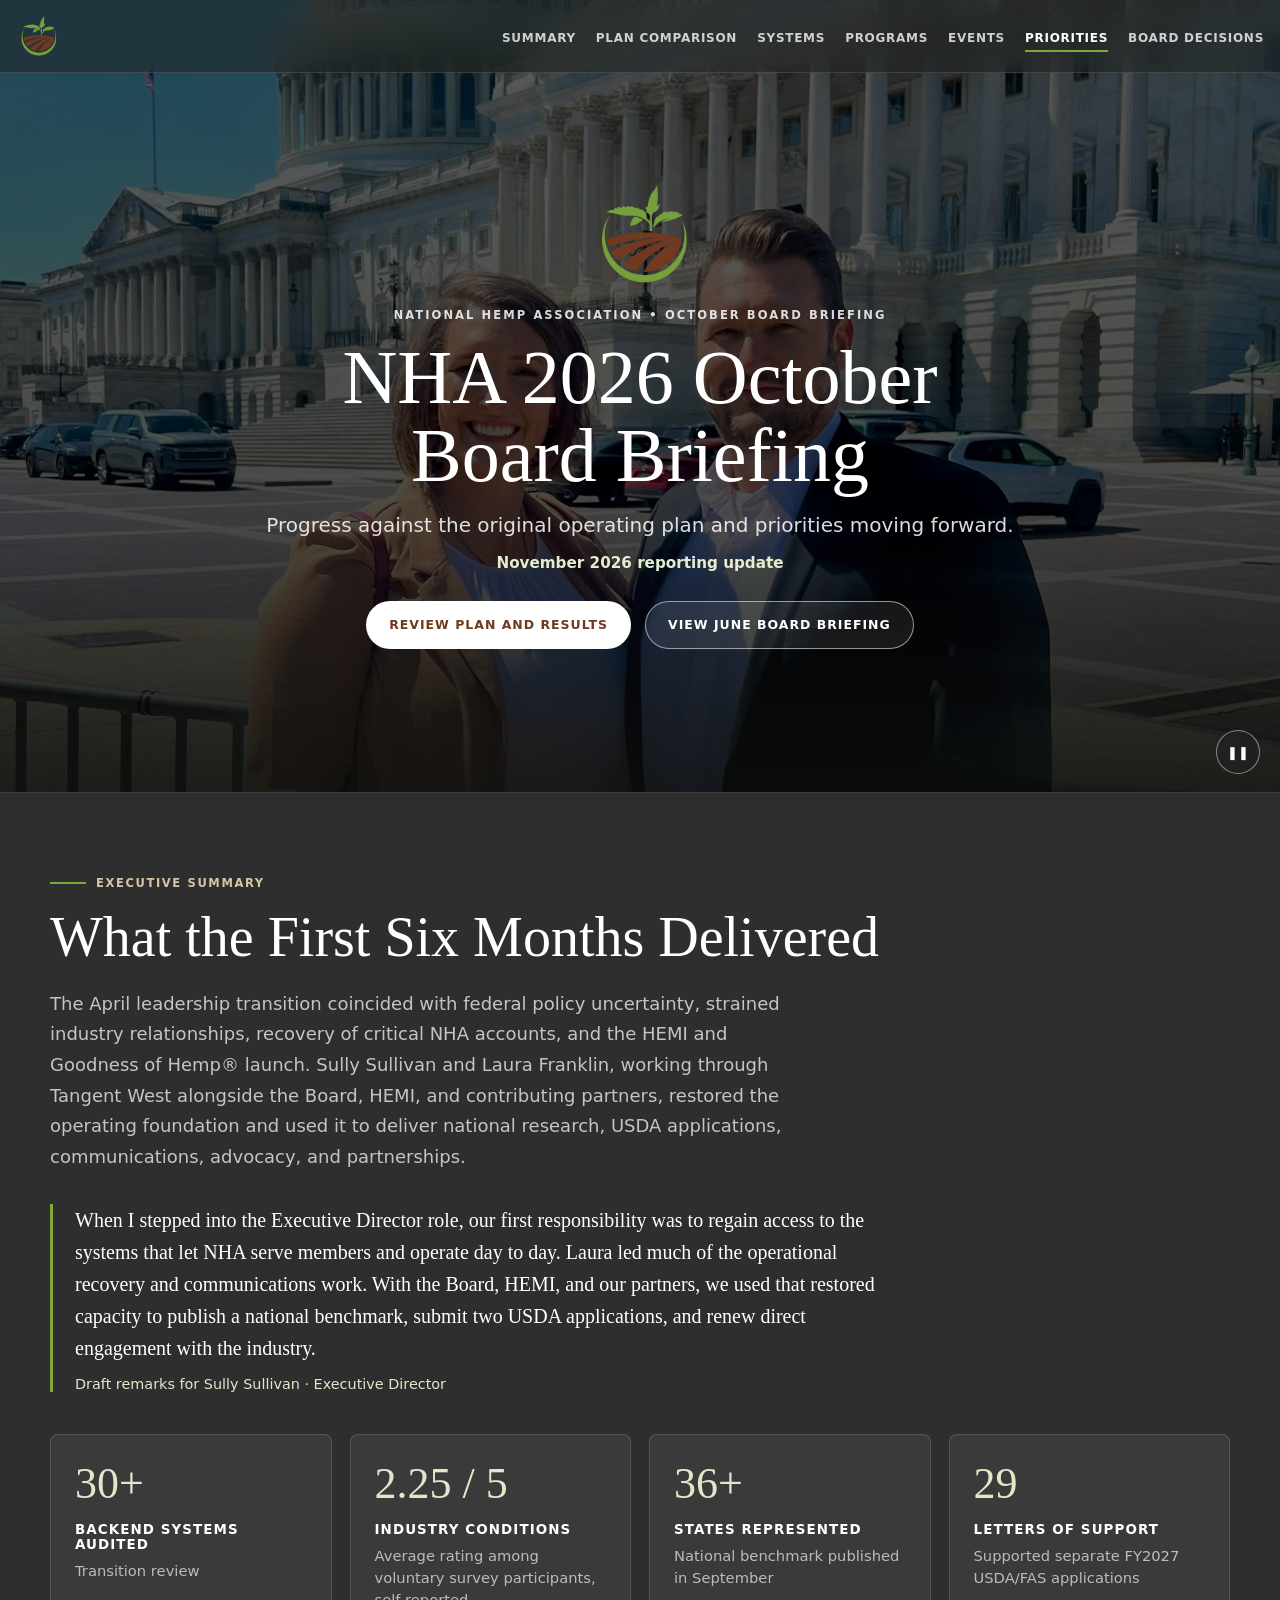
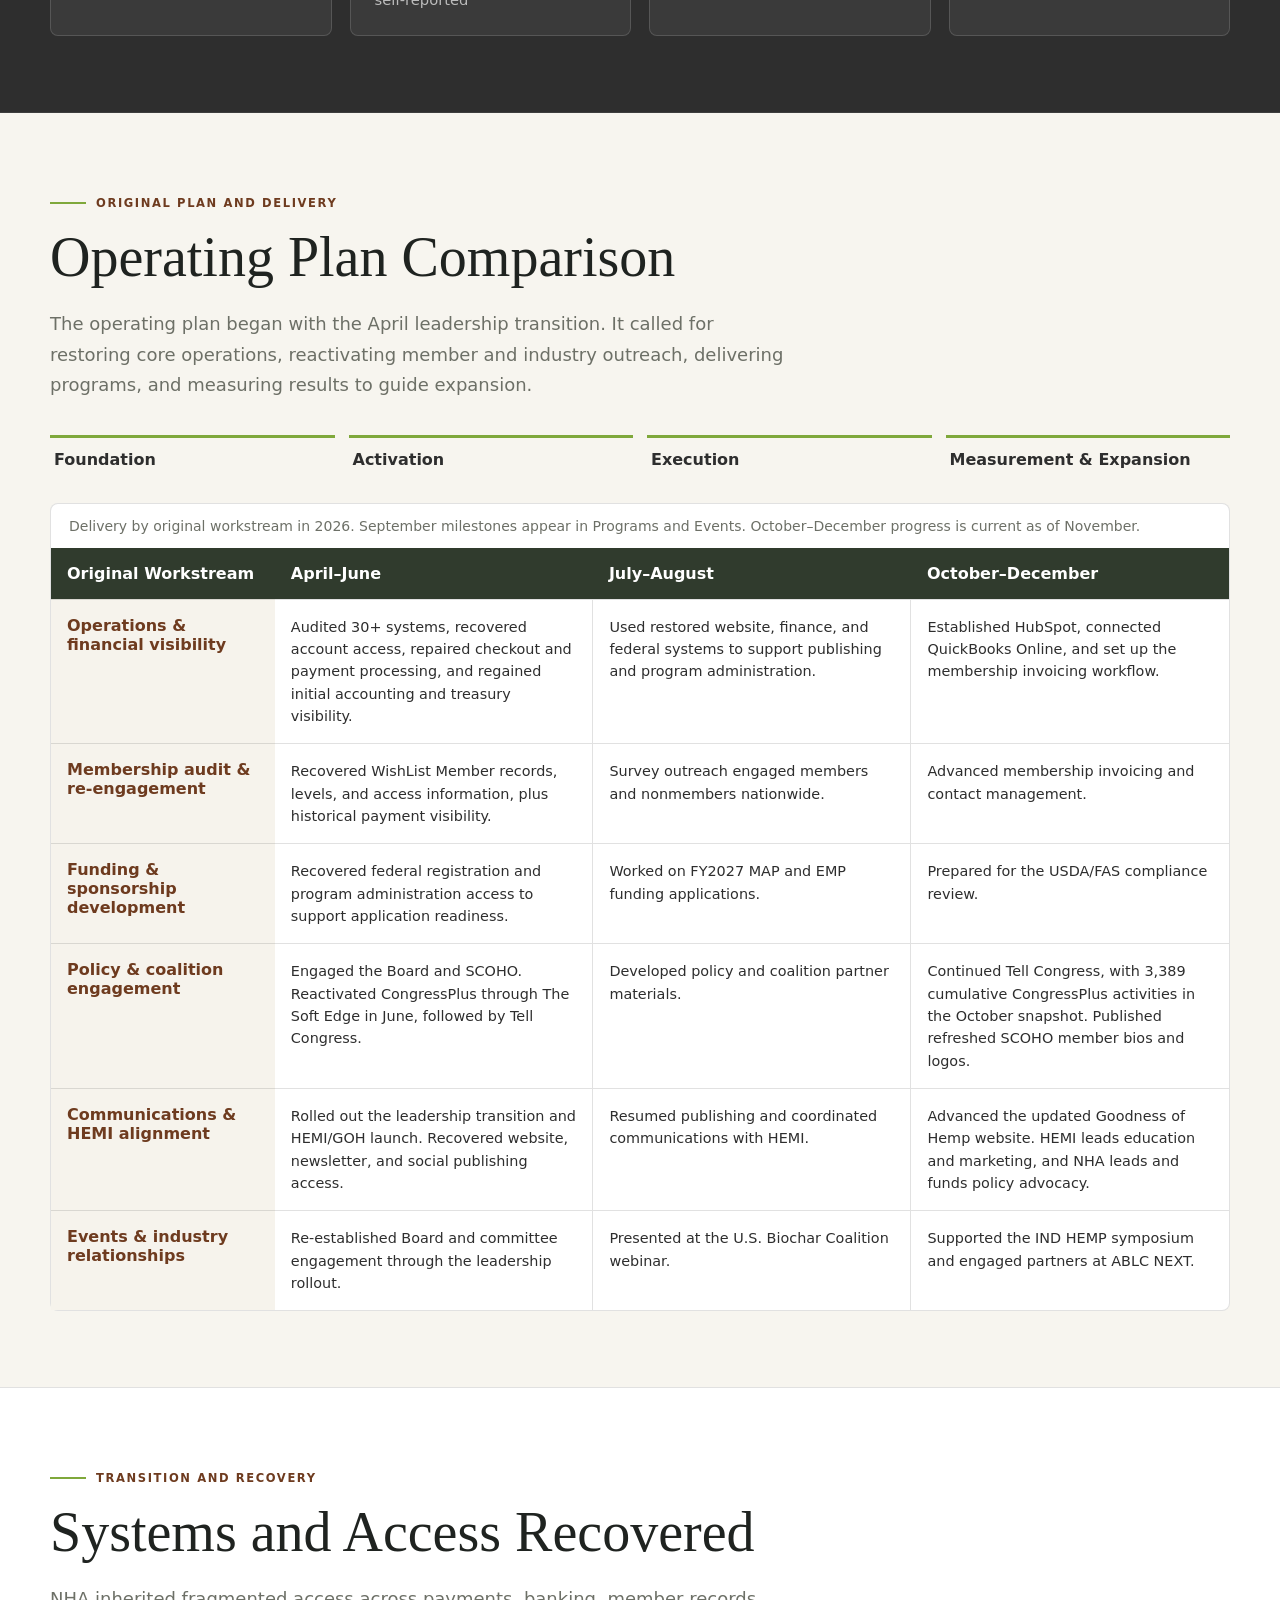
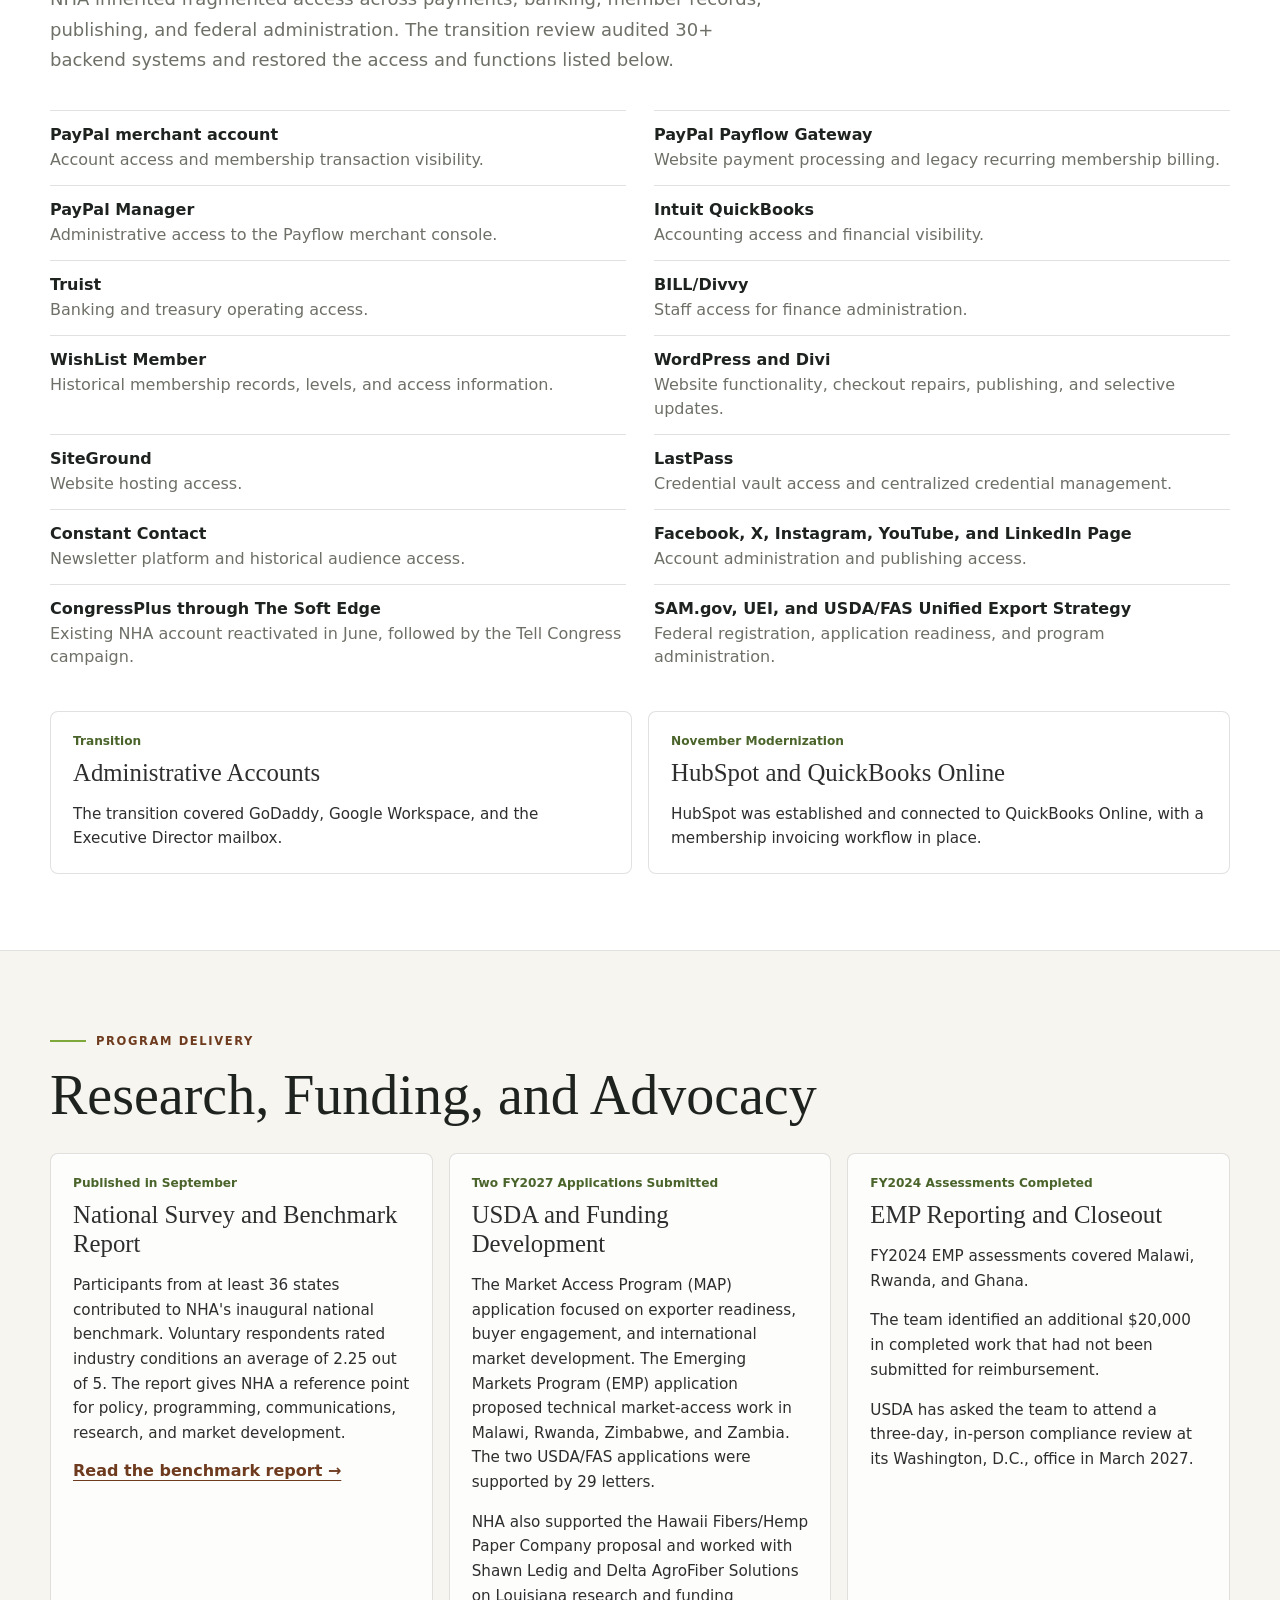
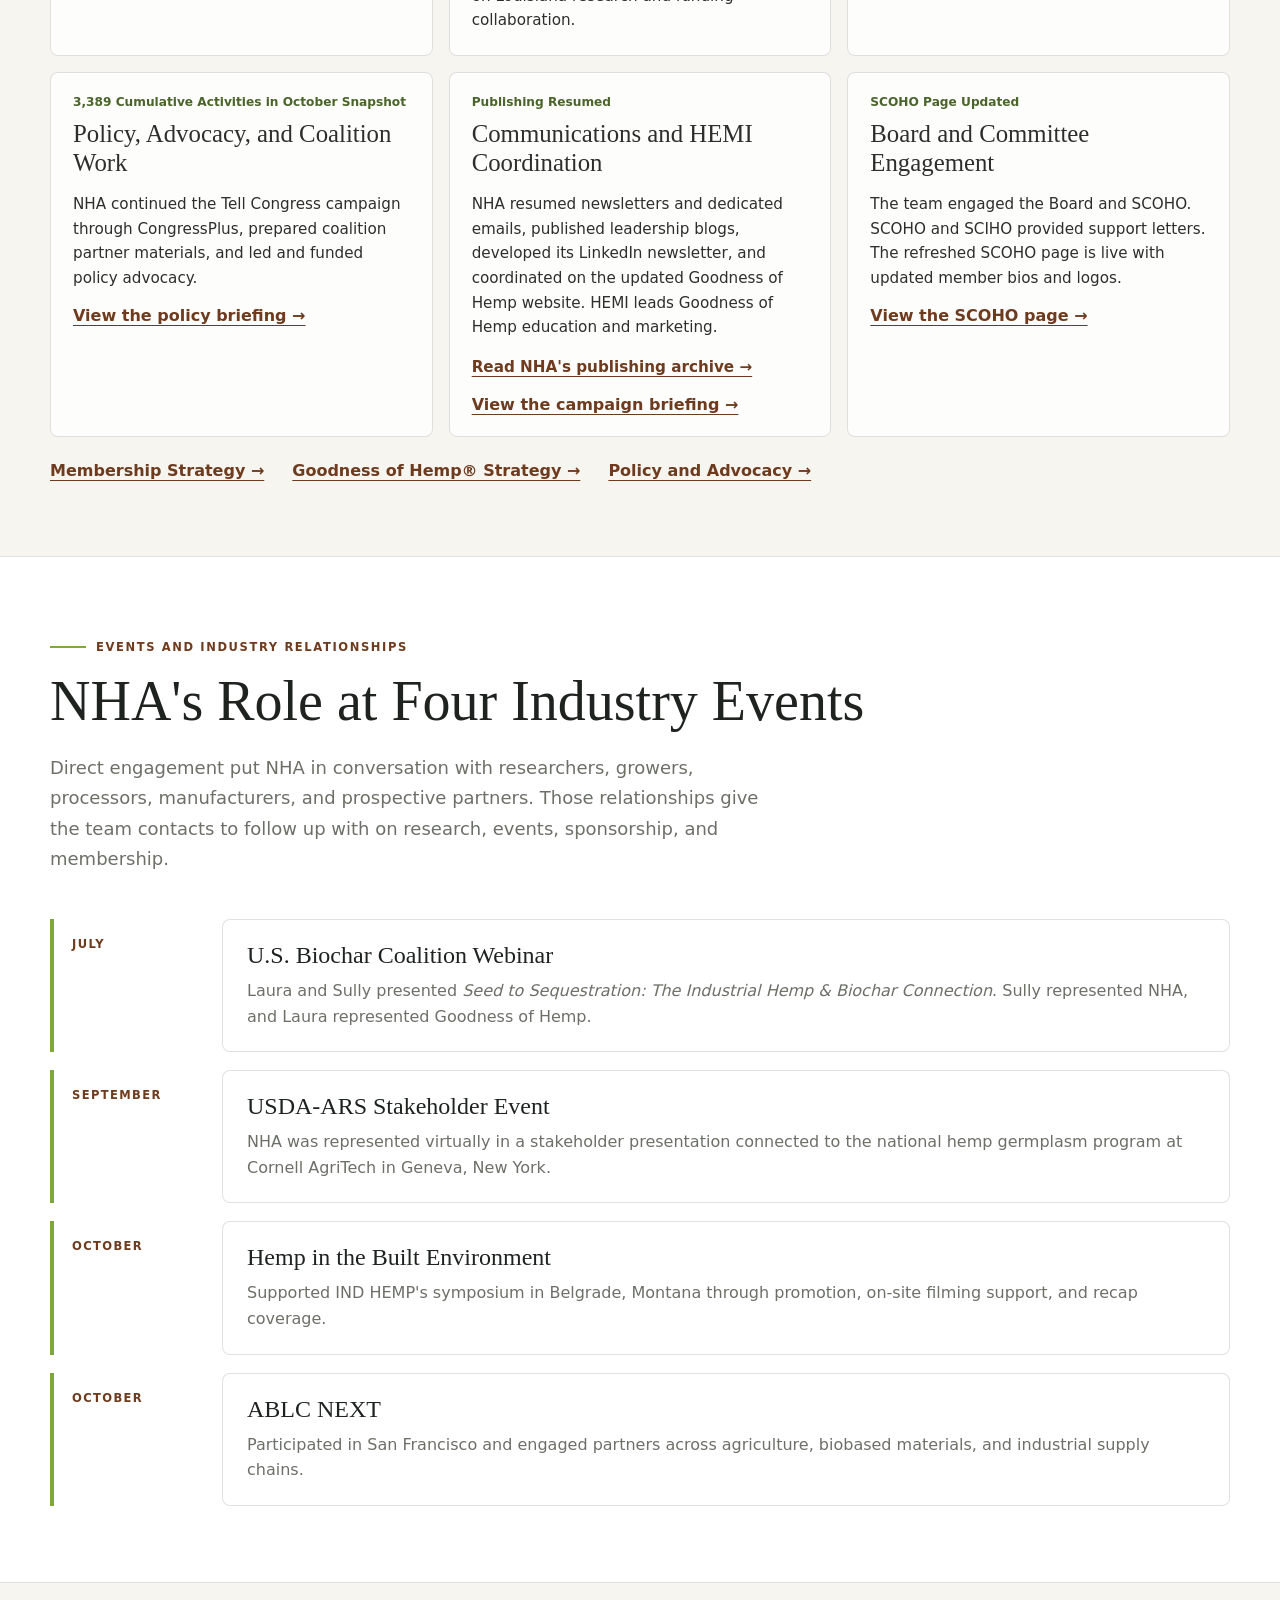
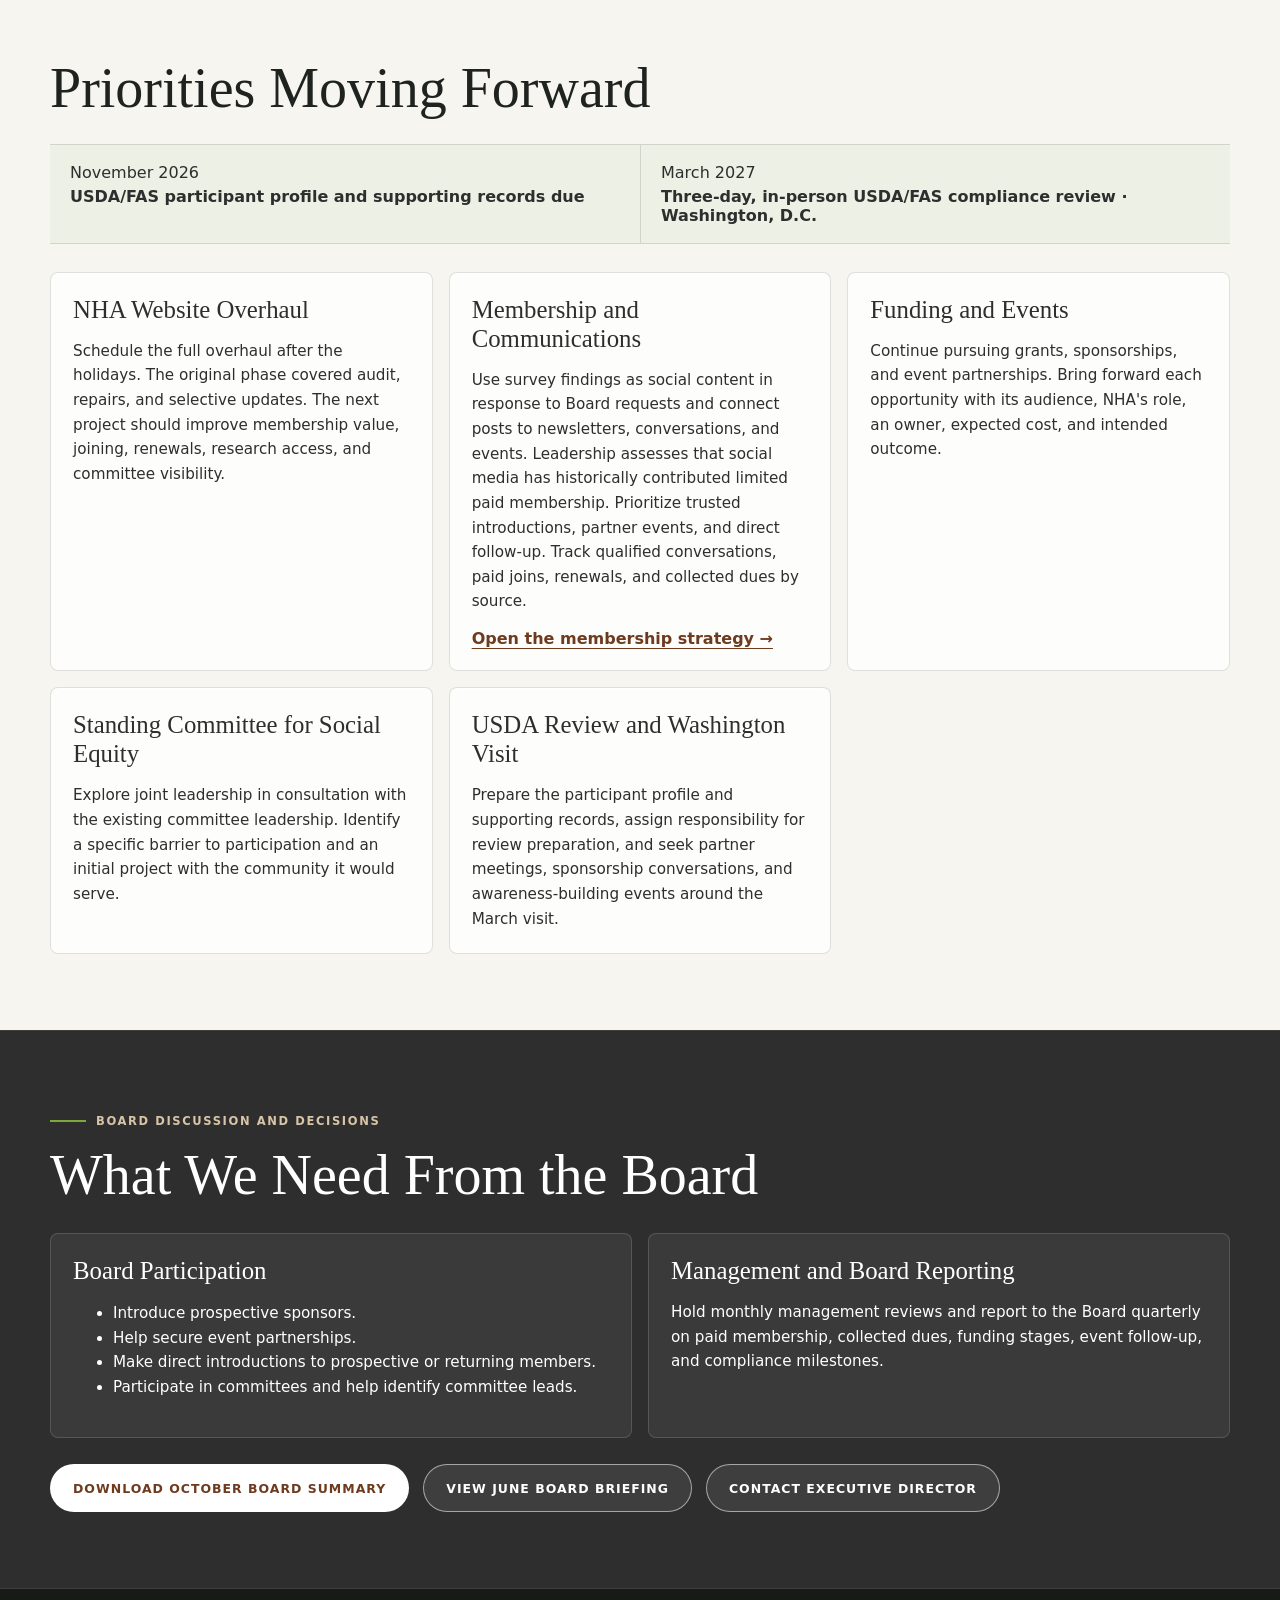
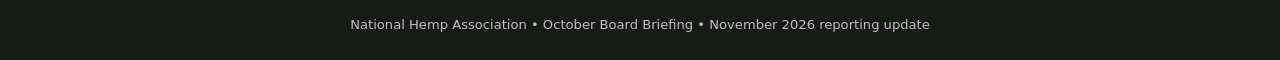
==== commit 4f9a6b64: "Revise October briefing for board distribution" ====
--- a/index.html
+++ b/index.html
@@ -3,7 +3,7 @@
 <head>
   <meta charset="utf-8">
   <meta name="viewport" content="width=device-width, initial-scale=1">
-  <meta name="description" content="NHA October board briefing, reporting delivery against the original operating plan through November 10, 2026.">
+  <meta name="description" content="NHA October board briefing. November 2026 update on delivery against the original operating plan.">
   <title>NHA 2026 October Board Briefing</title>
   <link rel="icon" href="assets/nha-icon.png">
   <link rel="stylesheet" href="briefing-base.css">
@@ -24,7 +24,7 @@
         <a href="#recovered">Systems</a>
         <a href="#workstreams">Programs</a>
         <a href="#events">Events</a>
-        <a href="#next-engagement">Next Engagement</a>
+        <a href="#priorities">Priorities</a>
         <a href="#board-actions">Board Decisions</a>
       </div>
       <button class="menu-toggle" type="button" aria-label="Toggle navigation" aria-controls="mobilePanel" aria-expanded="false"><span aria-hidden="true"></span></button>
@@ -35,7 +35,7 @@
       <a href="#recovered">Recovered Systems</a>
       <a href="#workstreams">Delivered Programs</a>
       <a href="#events">Events</a>
-      <a href="#next-engagement">Next Engagement</a>
+      <a href="#priorities">Priorities</a>
       <a href="#board-actions">Board Decisions</a>
     </div>
   </nav>
@@ -49,8 +49,8 @@
         <div class="hero-logo"><img src="assets/nha-icon.png" alt=""></div>
         <div class="hero-eyebrow">National Hemp Association &bull; October Board Briefing</div>
         <h1 id="briefing-title">NHA 2026 October Board Briefing</h1>
-        <p class="hero-deck">Delivery against the original operating plan and priorities for the next engagement.</p>
-        <p class="hero-cutoff">Reporting through <time datetime="2026-11-10">November 10, 2026</time></p>
+        <p class="hero-deck">Progress against the original operating plan and priorities moving forward.</p>
+        <p class="hero-cutoff"><time datetime="2026-11">November 2026</time> reporting update</p>
         <div class="button-row">
           <a class="btn btn-primary" href="#annual-plan">Review Plan and Results</a>
           <a class="btn btn-outline" href="https://tangent-west.github.io/nha-2026-june-board-briefing/">View June Board Briefing</a>
@@ -63,7 +63,7 @@
       <div class="section-inner">
         <div class="section-kicker">Executive Summary</div>
         <h2 class="section-title">What the First Six Months Delivered</h2>
-        <p class="section-subtitle">The April 21 leadership transition coincided with federal policy uncertainty, strained industry relationships, recovery of critical NHA accounts, and the HEMI and Goodness of Hemp&reg; launch. Sully Sullivan and Laura Franklin, working through Tangent West alongside the Board, HEMI, and contributing partners, restored the operating foundation and used it to deliver national research, USDA applications, communications, advocacy, and partnerships.</p>
+        <p class="section-subtitle">The April leadership transition coincided with federal policy uncertainty, strained industry relationships, recovery of critical NHA accounts, and the HEMI and Goodness of Hemp&reg; launch. Sully Sullivan and Laura Franklin, working through Tangent West alongside the Board, HEMI, and contributing partners, restored the operating foundation and used it to deliver national research, USDA applications, communications, advocacy, and partnerships.</p>
         <blockquote class="executive-note">
           <p>When I stepped into the Executive Director role, our first responsibility was to regain access to the systems that let NHA serve members and operate day to day. Laura led much of the operational recovery and communications work. With the Board, HEMI, and our partners, we used that restored capacity to publish a national benchmark, submit two USDA applications, and renew direct engagement with the industry.</p>
           <footer>Draft remarks for Sully Sullivan &middot; Executive Director</footer>
@@ -71,7 +71,7 @@
         <div class="grid-4">
           <div class="card dark kpi-card"><div class="kpi-number">30+</div><div class="kpi-label">Backend Systems Audited</div><div class="kpi-caption">Transition review</div></div>
           <div class="card dark kpi-card"><div class="kpi-number">2.25 / 5</div><div class="kpi-label">Industry Conditions</div><div class="kpi-caption">Average rating among voluntary survey participants, self-reported</div></div>
-          <div class="card dark kpi-card"><div class="kpi-number">36+</div><div class="kpi-label">States Represented</div><div class="kpi-caption">National benchmark published September 29</div></div>
+          <div class="card dark kpi-card"><div class="kpi-number">36+</div><div class="kpi-label">States Represented</div><div class="kpi-caption">National benchmark published in September</div></div>
           <div class="card dark kpi-card"><div class="kpi-number">29</div><div class="kpi-label">Letters of Support</div><div class="kpi-caption">Supported separate FY2027 USDA/FAS applications</div></div>
         </div>
       </div>
@@ -81,60 +81,60 @@
       <div class="section-inner">
         <div class="section-kicker">Original Plan and Delivery</div>
         <h2 class="section-title">Operating Plan Comparison</h2>
-        <p class="section-subtitle">The April 21 leadership announcement anchors the reporting periods. The original plan called for foundation work in days 0&ndash;90, activation in days 90&ndash;120, execution through day 180, and measurement and expansion afterward.</p>
+        <p class="section-subtitle">The operating plan began with the April leadership transition. It called for restoring core operations, reactivating member and industry outreach, delivering programs, and measuring results to guide expansion.</p>
         <ol class="plan-phases" aria-label="Original operating plan phases">
-          <li><span>Days 0&ndash;90</span><strong>Foundation</strong></li>
-          <li><span>Days 90&ndash;120</span><strong>Activation</strong></li>
-          <li><span>Through Day 180</span><strong>Execution</strong></li>
-          <li><span>After Day 180</span><strong>Measurement &amp; Expansion</strong></li>
+          <li><strong>Foundation</strong></li>
+          <li><strong>Activation</strong></li>
+          <li><strong>Execution</strong></li>
+          <li><strong>Measurement &amp; Expansion</strong></li>
         </ol>
         <div class="comparison">
           <table>
-            <caption>Delivery by original workstream. All reporting periods are in 2026.</caption>
+            <caption>Delivery by original workstream in 2026. September milestones appear in Programs and Events. October&ndash;December progress is current as of November.</caption>
             <thead>
               <tr>
                 <th scope="col">Original Workstream</th>
-                <th scope="col">Apr 21&ndash;Jul 20<br><span>First three months</span></th>
-                <th scope="col">Jul 21&ndash;Oct 20<br><span>Following three months</span></th>
-                <th scope="col">Oct 21&ndash;Nov 10<br><span>Subsequent progress</span></th>
+                <th scope="col">April&ndash;June</th>
+                <th scope="col">July&ndash;August</th>
+                <th scope="col">October&ndash;December</th>
               </tr>
             </thead>
             <tbody>
               <tr>
                 <th scope="row">Operations &amp; financial visibility</th>
-                <td><span class="period-label" aria-hidden="true">Apr 21&ndash;Jul 20</span>Audited 30+ systems, recovered account access, repaired checkout and payment processing, and regained initial accounting and treasury visibility.</td>
-                <td><span class="period-label" aria-hidden="true">Jul 21&ndash;Oct 20</span>Used restored website, finance, and federal systems to support publishing, program administration, and USDA applications.</td>
-                <td><span class="period-label" aria-hidden="true">Oct 21&ndash;Nov 10</span>Established HubSpot, connected QuickBooks Online, and set up the membership invoicing workflow. <strong>Invoice sync verification pending.</strong></td>
+                <td><span class="period-label" aria-hidden="true">April&ndash;June</span>Audited 30+ systems, recovered account access, repaired checkout and payment processing, and regained initial accounting and treasury visibility.</td>
+                <td><span class="period-label" aria-hidden="true">July&ndash;August</span>Used restored website, finance, and federal systems to support publishing and program administration.</td>
+                <td><span class="period-label" aria-hidden="true">October&ndash;December</span>Established HubSpot, connected QuickBooks Online, and set up the membership invoicing workflow.</td>
               </tr>
               <tr>
                 <th scope="row">Membership audit &amp; re-engagement</th>
-                <td><span class="period-label" aria-hidden="true">Apr 21&ndash;Jul 20</span>Recovered WishList Member records, levels, and access information, plus historical payment visibility.</td>
-                <td><span class="period-label" aria-hidden="true">Jul 21&ndash;Oct 20</span>Resumed newsletters and dedicated emails. Survey outreach engaged members and nonmembers nationwide.</td>
-                <td><span class="period-label" aria-hidden="true">Oct 21&ndash;Nov 10</span>Advanced membership invoicing and contact management. <strong>Paid-member reconciliation and recruitment tracking pending.</strong></td>
+                <td><span class="period-label" aria-hidden="true">April&ndash;June</span>Recovered WishList Member records, levels, and access information, plus historical payment visibility.</td>
+                <td><span class="period-label" aria-hidden="true">July&ndash;August</span>Survey outreach engaged members and nonmembers nationwide.</td>
+                <td><span class="period-label" aria-hidden="true">October&ndash;December</span>Advanced membership invoicing and contact management.</td>
               </tr>
               <tr>
                 <th scope="row">Funding &amp; sponsorship development</th>
-                <td><span class="period-label" aria-hidden="true">Apr 21&ndash;Jul 20</span>Recovered federal registration and program administration access to support application readiness.</td>
-                <td><span class="period-label" aria-hidden="true">Jul 21&ndash;Oct 20</span>Submitted separate FY2027 MAP and EMP applications with 29 letters of support.</td>
-                <td><span class="period-label" aria-hidden="true">Oct 21&ndash;Nov 10</span>Prepared for the USDA/FAS review. <strong>Awards, commitments, and cash received require confirmation.</strong></td>
+                <td><span class="period-label" aria-hidden="true">April&ndash;June</span>Recovered federal registration and program administration access to support application readiness.</td>
+                <td><span class="period-label" aria-hidden="true">July&ndash;August</span>Worked on FY2027 MAP and EMP funding applications.</td>
+                <td><span class="period-label" aria-hidden="true">October&ndash;December</span>Prepared for the USDA/FAS compliance review.</td>
               </tr>
               <tr>
                 <th scope="row">Policy &amp; coalition engagement</th>
-                <td><span class="period-label" aria-hidden="true">Apr 21&ndash;Jul 20</span>Engaged the Board and SCOHO. Reactivated CongressPlus through The Soft Edge June 24, followed by Tell Congress.</td>
-                <td><span class="period-label" aria-hidden="true">Jul 21&ndash;Oct 20</span>Developed policy and coalition partner materials. CongressPlus recorded 3,389 cumulative activities through October 14.</td>
-                <td><span class="period-label" aria-hidden="true">Oct 21&ndash;Nov 10</span>Continued CongressPlus work and prepared SCOHO member bios and logos. <strong>Publication and November platform total pending confirmation.</strong></td>
+                <td><span class="period-label" aria-hidden="true">April&ndash;June</span>Engaged the Board and SCOHO. Reactivated CongressPlus through The Soft Edge in June, followed by Tell Congress.</td>
+                <td><span class="period-label" aria-hidden="true">July&ndash;August</span>Developed policy and coalition partner materials.</td>
+                <td><span class="period-label" aria-hidden="true">October&ndash;December</span>Continued Tell Congress, with 3,389 cumulative CongressPlus activities in the October snapshot. Published refreshed SCOHO member bios and logos.</td>
               </tr>
               <tr>
                 <th scope="row">Communications &amp; HEMI alignment</th>
-                <td><span class="period-label" aria-hidden="true">Apr 21&ndash;Jul 20</span>Rolled out the leadership transition and HEMI/GOH launch. Recovered website, newsletter, and social publishing access.</td>
-                <td><span class="period-label" aria-hidden="true">Jul 21&ndash;Oct 20</span>Published the benchmark report and leadership blogs, resumed newsletters, developed a LinkedIn newsletter, and coordinated with HEMI.</td>
-                <td><span class="period-label" aria-hidden="true">Oct 21&ndash;Nov 10</span>Advanced the updated Goodness of Hemp website. HEMI leads education and marketing, and NHA leads and funds policy advocacy.</td>
+                <td><span class="period-label" aria-hidden="true">April&ndash;June</span>Rolled out the leadership transition and HEMI/GOH launch. Recovered website, newsletter, and social publishing access.</td>
+                <td><span class="period-label" aria-hidden="true">July&ndash;August</span>Resumed publishing and coordinated communications with HEMI.</td>
+                <td><span class="period-label" aria-hidden="true">October&ndash;December</span>Advanced the updated Goodness of Hemp website. HEMI leads education and marketing, and NHA leads and funds policy advocacy.</td>
               </tr>
               <tr>
                 <th scope="row">Events &amp; industry relationships</th>
-                <td><span class="period-label" aria-hidden="true">Apr 21&ndash;Jul 20</span>Re-established Board and committee engagement through the leadership rollout.</td>
-                <td><span class="period-label" aria-hidden="true">Jul 21&ndash;Oct 20</span>Presented at the U.S. Biochar Coalition webinar and USDA-ARS stakeholder event, and supported the IND HEMP symposium.</td>
-                <td><span class="period-label" aria-hidden="true">Oct 21&ndash;Nov 10</span>Engaged partners at ABLC NEXT. <strong>Event follow-up tracking remains to be established.</strong></td>
+                <td><span class="period-label" aria-hidden="true">April&ndash;June</span>Re-established Board and committee engagement through the leadership rollout.</td>
+                <td><span class="period-label" aria-hidden="true">July&ndash;August</span>Presented at the U.S. Biochar Coalition webinar.</td>
+                <td><span class="period-label" aria-hidden="true">October&ndash;December</span>Supported the IND HEMP symposium and engaged partners at ABLC NEXT.</td>
               </tr>
             </tbody>
           </table>
@@ -160,12 +160,12 @@
           <div><dt>LastPass</dt><dd>Credential vault access and centralized credential management.</dd></div>
           <div><dt>Constant Contact</dt><dd>Newsletter platform and historical audience access.</dd></div>
           <div><dt>Facebook, X, Instagram, YouTube, and LinkedIn Page</dt><dd>Account administration and publishing access.</dd></div>
-          <div><dt>CongressPlus through The Soft Edge</dt><dd>Existing NHA account reactivated June 24, followed by the Tell Congress campaign.</dd></div>
+          <div><dt>CongressPlus through The Soft Edge</dt><dd>Existing NHA account reactivated in June, followed by the Tell Congress campaign.</dd></div>
           <div><dt>SAM.gov, UEI, and USDA/FAS Unified Export Strategy</dt><dd>Federal registration, application readiness, and program administration.</dd></div>
         </dl>
         <div class="note-grid">
-          <article class="card report-card"><span class="state pending">Confirmation Pending</span><h3>Administrative Handoff</h3><p>GoDaddy, Google Workspace, and the Executive Director mailbox were included in the handoff. Final ownership and transfer details require confirmation.</p></article>
-          <article class="card report-card"><span class="state">November Modernization</span><h3>HubSpot and QuickBooks Online</h3><p>HubSpot was established and connected to QuickBooks Online, with a membership invoicing workflow in place. End-to-end invoice sync and paid-member reconciliation remain open.</p></article>
+          <article class="card report-card"><span class="state">Transition</span><h3>Administrative Accounts</h3><p>The transition covered GoDaddy, Google Workspace, and the Executive Director mailbox.</p></article>
+          <article class="card report-card"><span class="state">November Modernization</span><h3>HubSpot and QuickBooks Online</h3><p>HubSpot was established and connected to QuickBooks Online, with a membership invoicing workflow in place.</p></article>
         </div>
       </div>
     </section>
@@ -176,7 +176,7 @@
         <h2 class="section-title">Research, Funding, and Advocacy</h2>
         <div class="program-grid">
           <article class="card report-card" id="insights">
-            <span class="state">Published September 29</span>
+            <span class="state">Published in September</span>
             <h3>National Survey and Benchmark Report</h3>
             <p>Participants from at least 36 states contributed to NHA's inaugural national benchmark. Voluntary respondents rated industry conditions an average of 2.25 out of 5. The report gives NHA a reference point for policy, programming, communications, research, and market development.</p>
             <a class="report-link" href="https://nationalhempassociation.org/nha-releases-2026-national-hemp-industry-benchmark-report/">Read the benchmark report &rarr;</a>
@@ -186,22 +186,18 @@
             <h3>USDA and Funding Development</h3>
             <p>The Market Access Program (MAP) application focused on exporter readiness, buyer engagement, and international market development. The Emerging Markets Program (EMP) application proposed technical market-access work in Malawi, Rwanda, Zimbabwe, and Zambia. The two USDA/FAS applications were supported by 29 letters.</p>
             <p>NHA also supported the Hawaii Fibers/Hemp Paper Company proposal and worked with Shawn Ledig and Delta AgroFiber Solutions on Louisiana research and funding collaboration.</p>
-            <p><strong>Funding stages.</strong> Applications are submitted. Awards, funding commitments, and cash received each require separate verification.</p>
           </article>
           <article class="card report-card" id="financial">
             <span class="state">FY2024 Assessments Completed</span>
             <h3>EMP Reporting and Closeout</h3>
             <p>FY2024 EMP assessments covered Malawi, Rwanda, and Ghana.</p>
-            <dl class="compact-list">
-              <div><dt>Financial reporting</dt><dd>Completion to be verified</dd></div>
-              <div><dt>Reimbursement</dt><dd>Receipt to be verified</dd></div>
-              <div><dt>Administrative closeout</dt><dd>Closeout to be verified</dd></div>
-            </dl>
+            <p>The team identified an additional $20,000 in completed work that had not been submitted for reimbursement.</p>
+            <p>USDA has asked the team to attend a three-day, in-person compliance review at its Washington, D.C., office in March 2027.</p>
           </article>
           <article class="card report-card" id="policy">
-            <span class="state">3,389 Activities through October 14</span>
+            <span class="state">3,389 Cumulative Activities in October Snapshot</span>
             <h3>Policy, Advocacy, and Coalition Work</h3>
-            <p>NHA continued the Tell Congress campaign, prepared coalition partner materials, and led and funded policy advocacy. The activity count is cumulative across CongressPlus. A November total requires a current export.</p>
+            <p>NHA continued the Tell Congress campaign through CongressPlus, prepared coalition partner materials, and led and funded policy advocacy.</p>
             <a class="report-link" href="goodness-of-hemp-act.html">View the policy briefing &rarr;</a>
           </article>
           <article class="card report-card" id="thought">
@@ -212,9 +208,10 @@
             <a class="report-link" href="goodness-of-hemp.html">View the campaign briefing &rarr;</a>
           </article>
           <article class="card report-card">
-            <span class="state pending">Member Content Prepared</span>
+            <span class="state">SCOHO Page Updated</span>
             <h3>Board and Committee Engagement</h3>
-            <p>The team engaged the Board and SCOHO. SCOHO and SCIHO provided support letters. Refreshed SCOHO member content with bios and logos was prepared, with publication still to be confirmed.</p>
+            <p>The team engaged the Board and SCOHO. SCOHO and SCIHO provided support letters. The refreshed SCOHO page is live with updated member bios and logos.</p>
+            <a class="report-link" href="https://nationalhempassociation.org/standing-committee-of-hemp-organizations/">View the SCOHO page &rarr;</a>
           </article>
         </div>
         <div class="detail-links" id="growth-engine">
@@ -231,21 +228,20 @@
         <h2 class="section-title">NHA's Role at Four Industry Events</h2>
         <p class="section-subtitle">Direct engagement put NHA in conversation with researchers, growers, processors, manufacturers, and prospective partners. Those relationships give the team contacts to follow up with on research, events, sponsorship, and membership.</p>
         <div class="timeline">
-          <article class="timeline-item"><time class="timeline-date" datetime="2026-07-27">July 27</time><div class="timeline-content"><h3>U.S. Biochar Coalition Webinar</h3><p>Laura and Sully presented <em>Seed to Sequestration: The Industrial Hemp &amp; Biochar Connection</em>. Laura represented HITA, and Sully represented NHA and HITA.</p></div></article>
-          <article class="timeline-item"><time class="timeline-date" datetime="2026-09-10">September 10</time><div class="timeline-content"><h3>USDA-ARS Stakeholder Event</h3><p>Represented NHA and HITA virtually through a stakeholder presentation connected to the national hemp germplasm program at Cornell AgriTech in Geneva, New York.</p></div></article>
-          <article class="timeline-item"><time class="timeline-date" datetime="2026-10-08">October 8</time><div class="timeline-content"><h3>Hemp in the Built Environment</h3><p>Supported IND HEMP's symposium in Belgrade, Montana through promotion, on-site filming support, and recap coverage.</p></div></article>
-          <article class="timeline-item"><div class="timeline-date"><time datetime="2026-10-21">October 21</time>&ndash;<time datetime="2026-10-23">23</time></div><div class="timeline-content"><h3>ABLC NEXT</h3><p>Participated in San Francisco and engaged partners across agriculture, biobased materials, and industrial supply chains.</p></div></article>
-        </div>
-      </div>
-    </section>
-
-    <section class="section" id="next-engagement">
-      <div class="section-inner">
-        <div class="section-kicker">Proposed Next Engagement</div>
-        <h2 class="section-title">Priorities for the Next Contract</h2>
+          <article class="timeline-item"><time class="timeline-date" datetime="2026-07">July</time><div class="timeline-content"><h3>U.S. Biochar Coalition Webinar</h3><p>Laura and Sully presented <em>Seed to Sequestration: The Industrial Hemp &amp; Biochar Connection</em>. Sully represented NHA, and Laura represented Goodness of Hemp.</p></div></article>
+          <article class="timeline-item"><time class="timeline-date" datetime="2026-09">September</time><div class="timeline-content"><h3>USDA-ARS Stakeholder Event</h3><p>NHA was represented virtually in a stakeholder presentation connected to the national hemp germplasm program at Cornell AgriTech in Geneva, New York.</p></div></article>
+          <article class="timeline-item"><time class="timeline-date" datetime="2026-10">October</time><div class="timeline-content"><h3>Hemp in the Built Environment</h3><p>Supported IND HEMP's symposium in Belgrade, Montana through promotion, on-site filming support, and recap coverage.</p></div></article>
+          <article class="timeline-item"><time class="timeline-date" datetime="2026-10">October</time><div class="timeline-content"><h3>ABLC NEXT</h3><p>Participated in San Francisco and engaged partners across agriculture, biobased materials, and industrial supply chains.</p></div></article>
+        </div>
+      </div>
+    </section>
+
+    <section class="section" id="priorities">
+      <div class="section-inner">
+        <h2 class="section-title">Priorities Moving Forward</h2>
         <div class="deadline-strip">
-          <div><time datetime="2026-11-20">November 20, 2026</time><strong>USDA/FAS participant profile and supporting records due</strong></div>
-          <div><span><time datetime="2027-03-01">March 1</time>&ndash;<time datetime="2027-03-05">5, 2027</time></span><strong>Onsite USDA/FAS compliance review &middot; Washington, D.C.</strong></div>
+          <div><time datetime="2026-11">November 2026</time><strong>USDA/FAS participant profile and supporting records due</strong></div>
+          <div><time datetime="2027-03">March 2027</time><strong>Three-day, in-person USDA/FAS compliance review &middot; Washington, D.C.</strong></div>
         </div>
         <div class="program-grid">
           <article class="card report-card"><h3>NHA Website Overhaul</h3><p>Schedule the full overhaul after the holidays. The original phase covered audit, repairs, and selective updates. The next project should improve membership value, joining, renewals, research access, and committee visibility.</p></article>
@@ -261,10 +257,9 @@
       <div class="section-inner">
         <div class="section-kicker">Board Discussion and Decisions</div>
         <h2 class="section-title">What We Need From the Board</h2>
-        <p class="section-subtitle">Use delivery against the original plan to evaluate the Tangent West and Sully Sullivan engagement. Agree on the next scope, owners, budget, and reporting measures before finalizing the contract.</p>
         <div class="note-grid">
           <article class="card dark report-card"><h3>Board Participation</h3><ul><li>Introduce prospective sponsors.</li><li>Help secure event partnerships.</li><li>Make direct introductions to prospective or returning members.</li><li>Participate in committees and help identify committee leads.</li></ul></article>
-          <article class="card dark report-card"><h3>Management and Board Reporting</h3><p>Hold monthly management reviews and report to the Board quarterly on paid membership, collected dues, funding stages, event follow-up, and compliance milestones.</p><p>Confirm owners for membership reconciliation, invoice sync testing, funding verification, and outreach tracking.</p></article>
+          <article class="card dark report-card"><h3>Management and Board Reporting</h3><p>Hold monthly management reviews and report to the Board quarterly on paid membership, collected dues, funding stages, event follow-up, and compliance milestones.</p></article>
         </div>
         <div class="button-row closing-links">
           <a class="btn btn-primary" href="board-materials-summary.txt" download>Download October Board Summary</a>
@@ -274,6 +269,6 @@
       </div>
     </section>
   </main>
-  <footer class="site-footer">National Hemp Association &bull; October Board Briefing &bull; Reporting through November 10, 2026</footer>
+  <footer class="site-footer">National Hemp Association &bull; October Board Briefing &bull; November 2026 reporting update</footer>
 </body>
 </html>
--- a/october.css
+++ b/october.css
@@ -126,11 +126,11 @@
   padding: 12px 4px 0;
 }
 
-.plan-phases span, .plan-phases strong {
+.plan-phases strong {
   display: block;
 }
 
-.plan-phases span, .period-label {
+.period-label {
   margin-bottom: 5px;
   color: var(--brown);
   font-size: .76rem;
@@ -171,12 +171,6 @@
   width: 19%;
 }
 
-.comparison thead span {
-  color: #e0e9d1;
-  font-size: .8rem;
-  font-weight: 500;
-}
-
 .comparison tbody tr {
   border-top: 1px solid var(--line);
 }
@@ -216,12 +210,12 @@
   padding: 14px 0;
 }
 
-.system-list dt, .compact-list dt {
+.system-list dt {
   color: var(--ink);
   font-weight: 750;
 }
 
-.system-list dd, .compact-list dd {
+.system-list dd {
   margin: 4px 0 0;
   color: var(--muted);
   line-height: 1.45;
@@ -267,16 +261,6 @@
   font-weight: 800;
 }
 
-.state.pending {
-  color: var(--brown);
-}
-
-.compact-list > div {
-  border-top: 1px solid var(--line);
-  padding: 9px 0;
-  font-size: .88rem;
-}
-
 .report-link, .detail-links a {
   color: var(--brown);
   font-weight: 750;
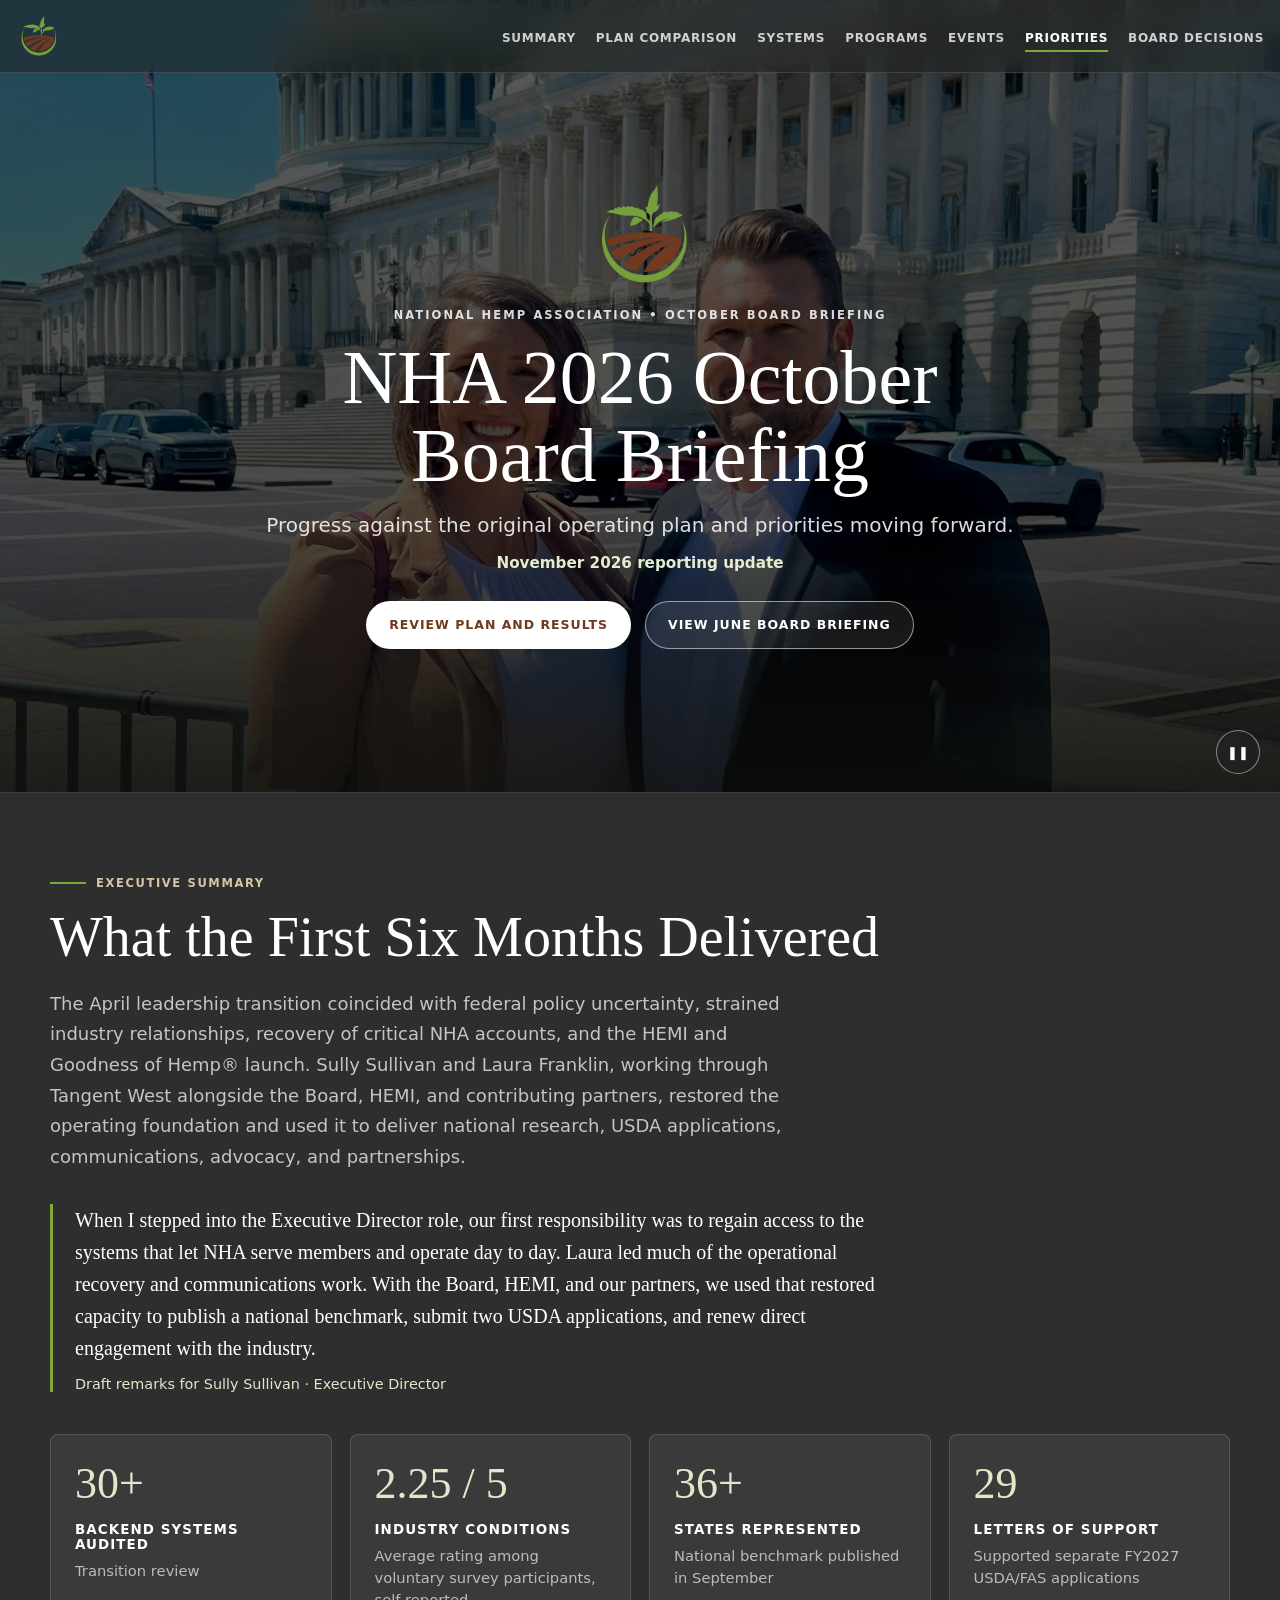
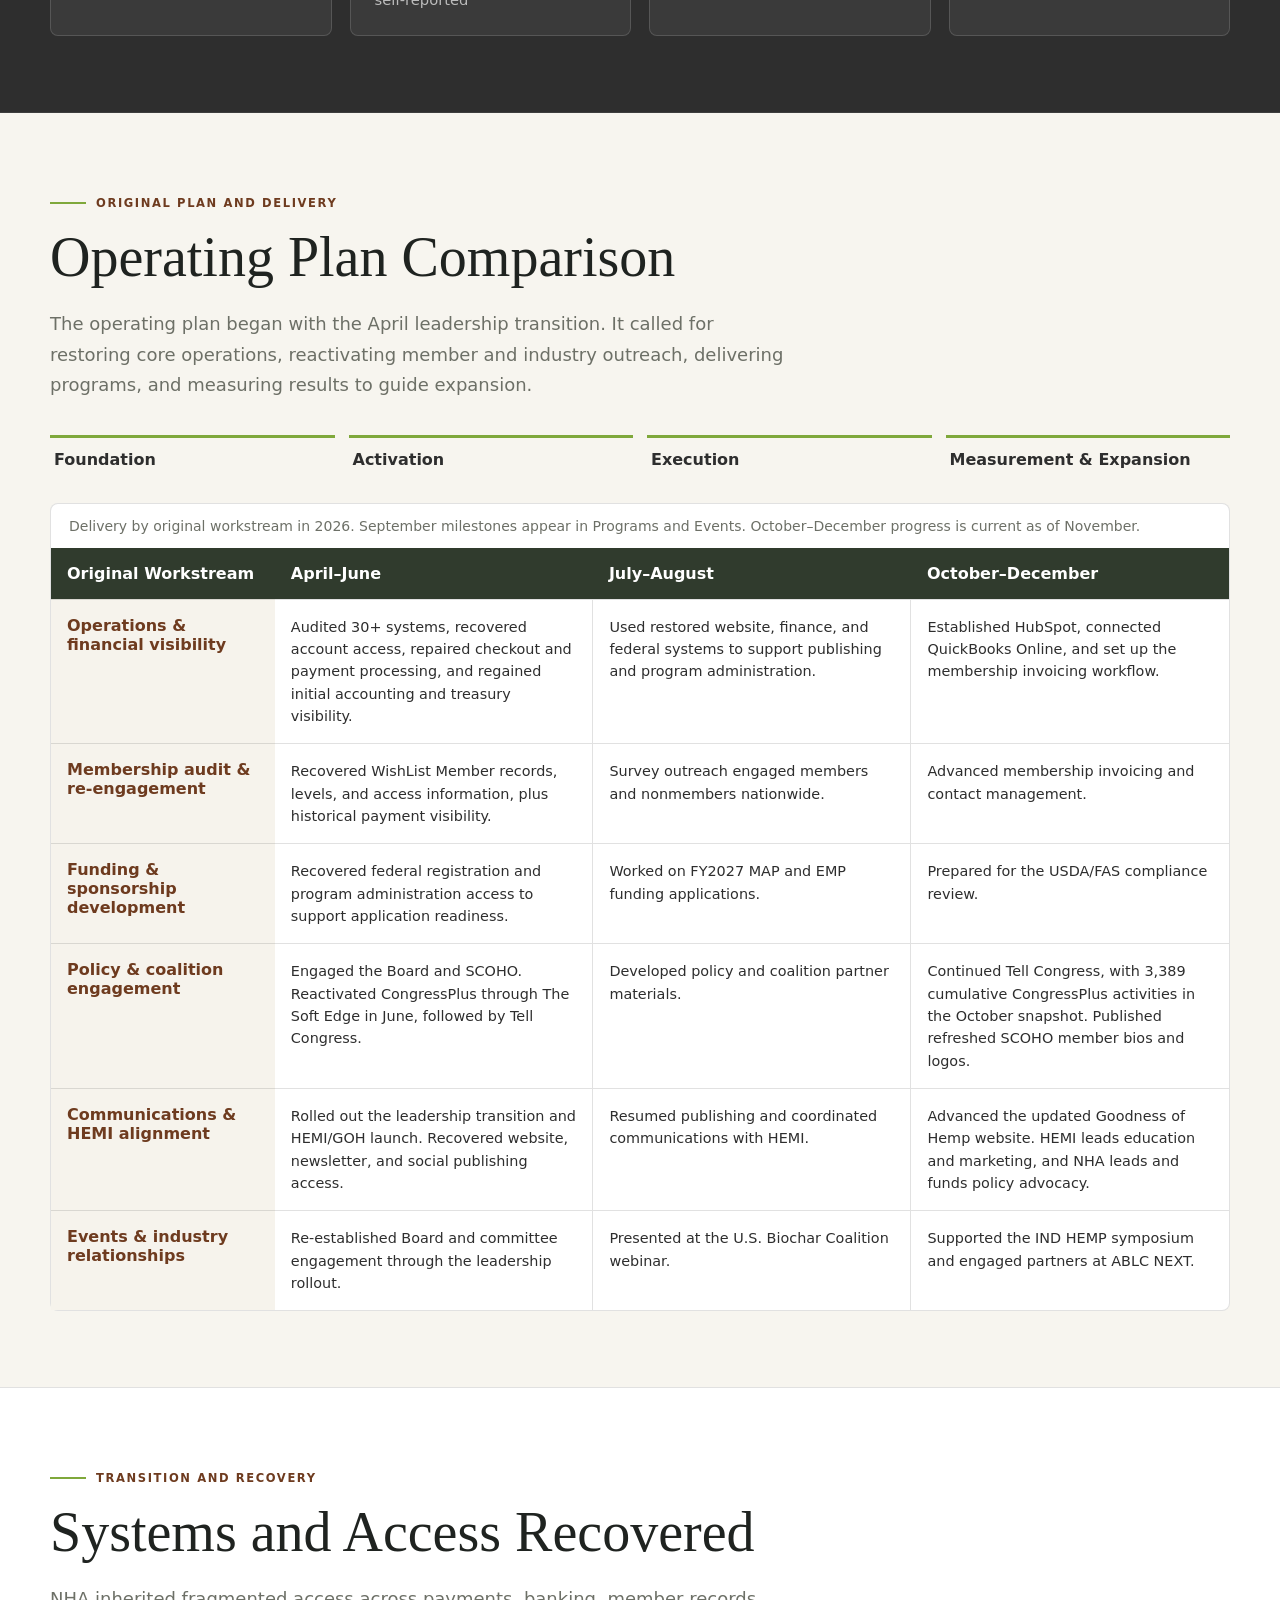
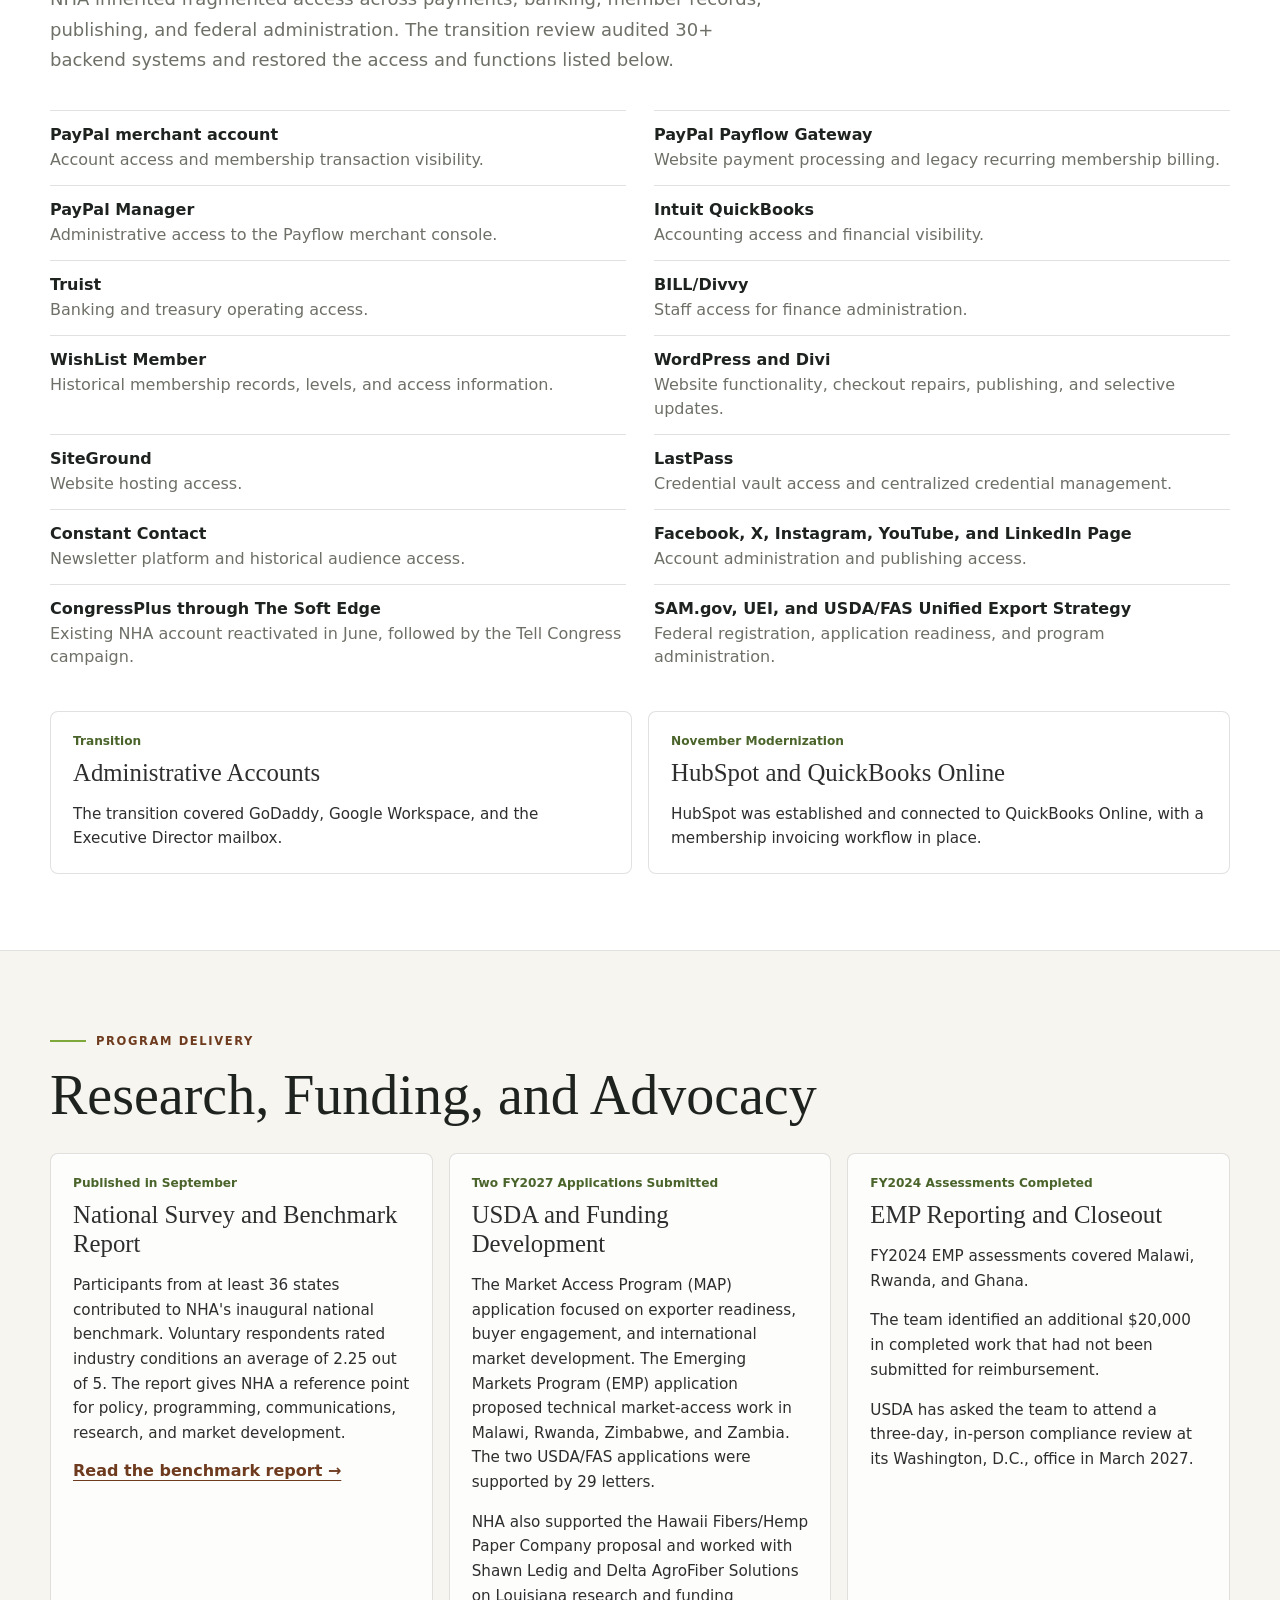
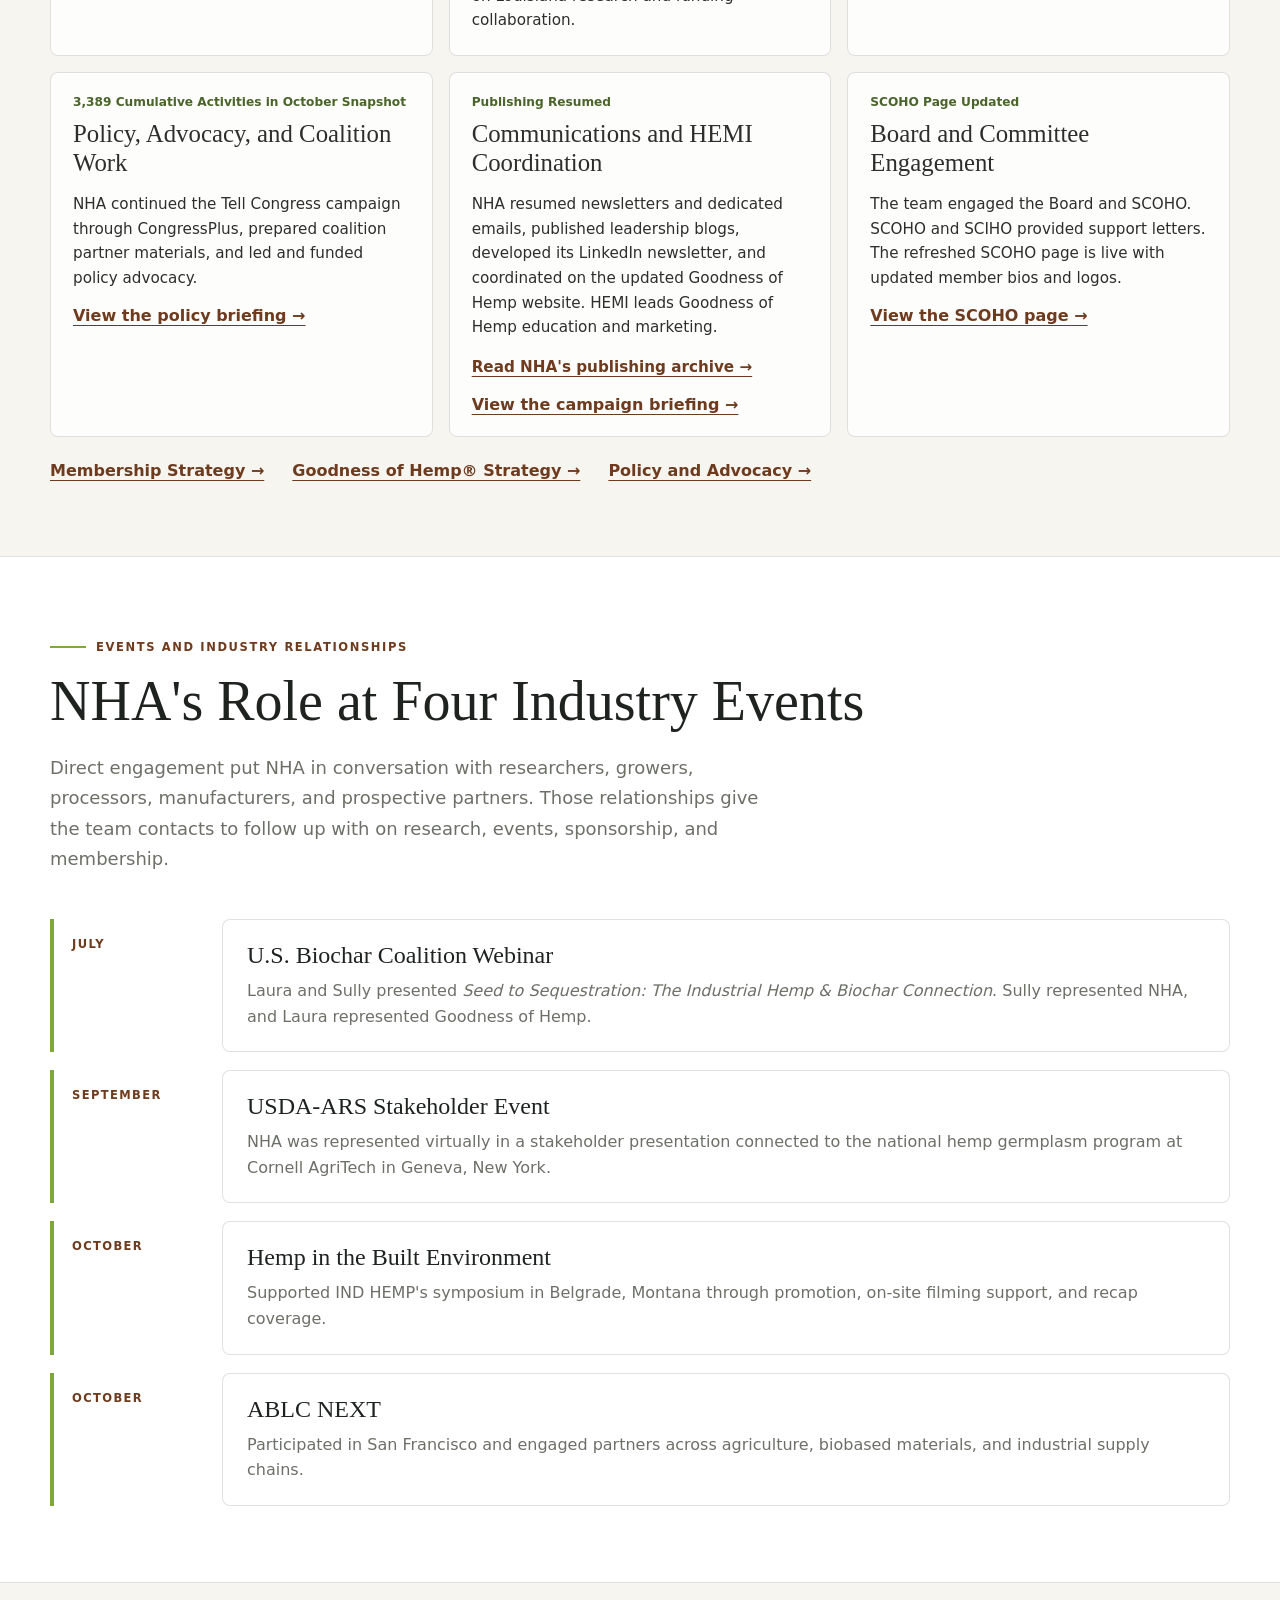
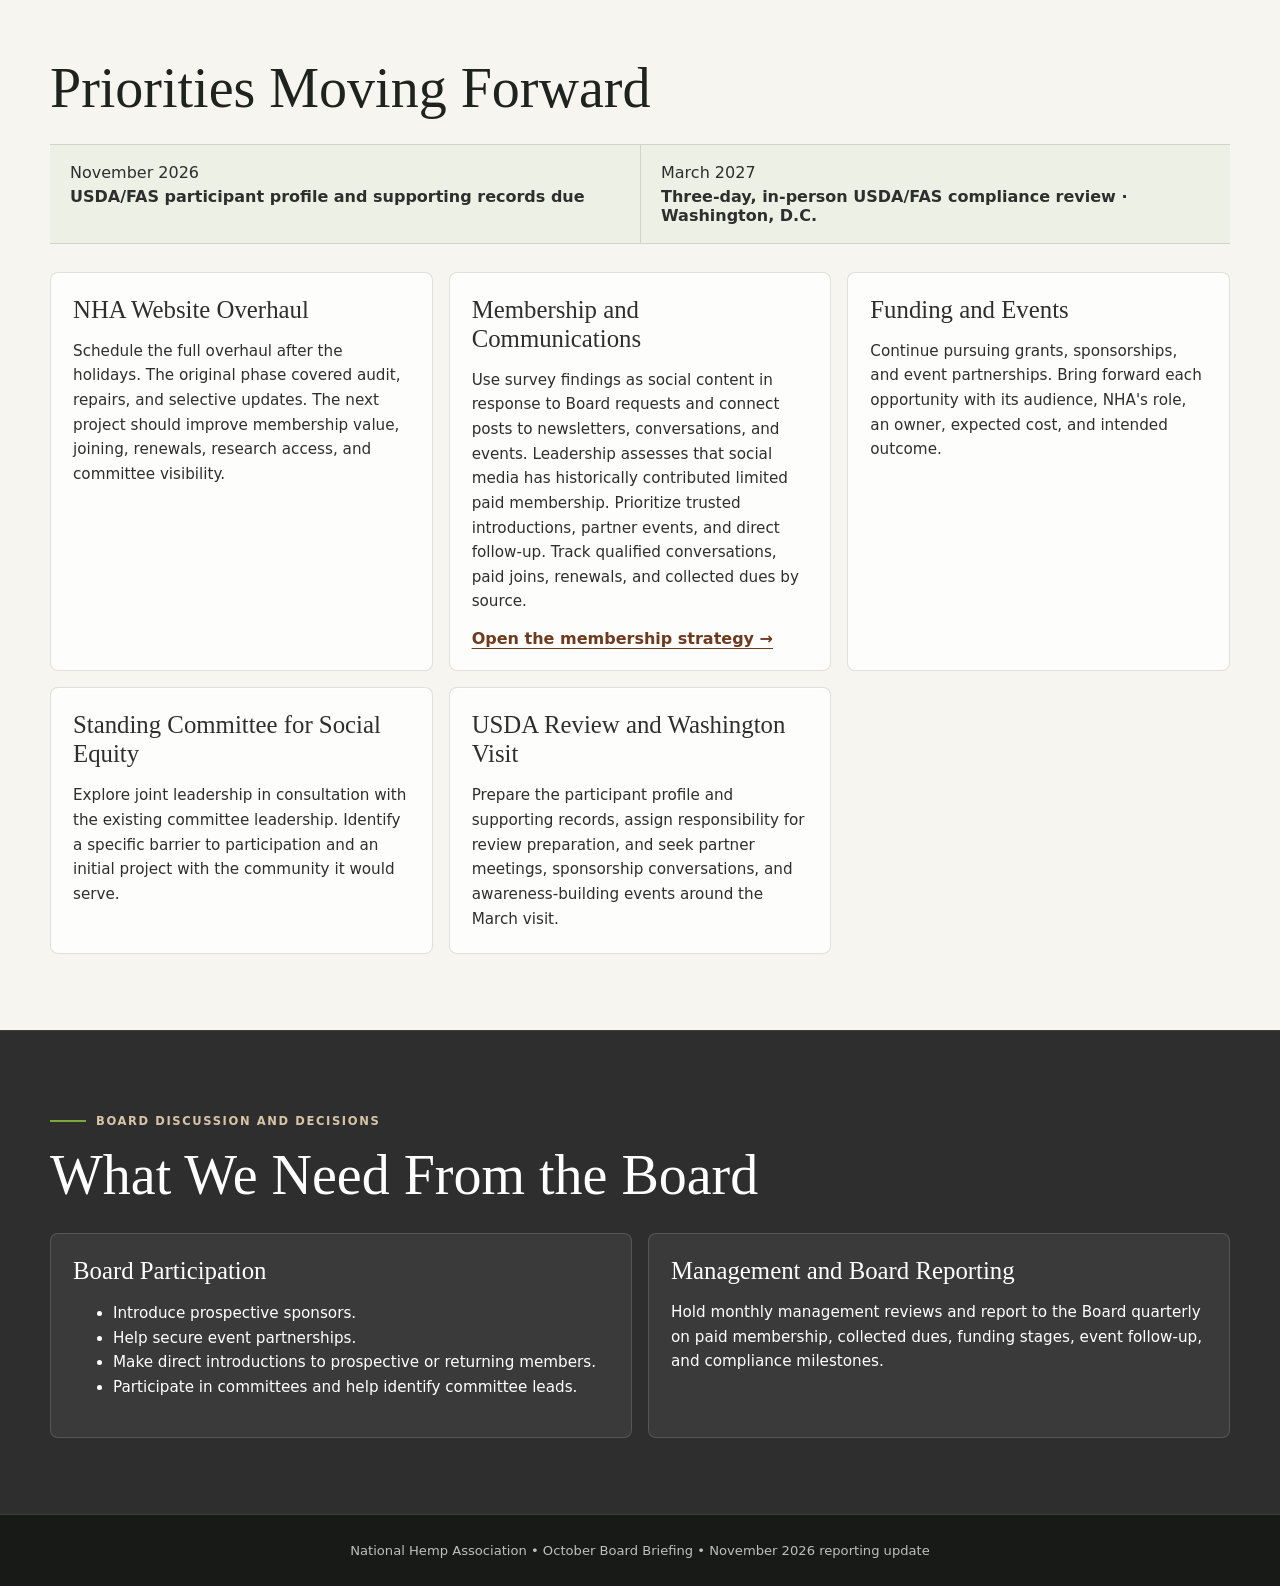
==== commit 94be0940: "Remove October board summary download and closing buttons" ====
--- a/index.html
+++ b/index.html
@@ -7,7 +7,7 @@
   <title>NHA 2026 October Board Briefing</title>
   <link rel="icon" href="assets/nha-icon.png">
   <link rel="stylesheet" href="briefing-base.css">
-  <link rel="stylesheet" href="october.css">
+  <link rel="stylesheet" href="october.css?v=3">
   <script src="briefing.js" defer></script>
 </head>
 <body class="october-briefing">
@@ -261,11 +261,6 @@
           <article class="card dark report-card"><h3>Board Participation</h3><ul><li>Introduce prospective sponsors.</li><li>Help secure event partnerships.</li><li>Make direct introductions to prospective or returning members.</li><li>Participate in committees and help identify committee leads.</li></ul></article>
           <article class="card dark report-card"><h3>Management and Board Reporting</h3><p>Hold monthly management reviews and report to the Board quarterly on paid membership, collected dues, funding stages, event follow-up, and compliance milestones.</p></article>
         </div>
-        <div class="button-row closing-links">
-          <a class="btn btn-primary" href="board-materials-summary.txt" download>Download October Board Summary</a>
-          <a class="btn btn-outline" href="https://tangent-west.github.io/nha-2026-june-board-briefing/">View June Board Briefing</a>
-          <a class="btn btn-outline" href="mailto:sully@nationalhempassociation.org">Contact Executive Director</a>
-        </div>
       </div>
     </section>
   </main>
--- a/october.css
+++ b/october.css
@@ -296,10 +296,6 @@
   margin-top: 5px;
 }
 
-.closing-links {
-  justify-content: flex-start;
-}
-
 .detail-update {
   padding-block: 58px;
   background: #fff;
@@ -352,7 +348,7 @@
     border-top: 1px solid var(--line);
   }
 
-  .comparison table, .comparison tbody, .comparison tr, .comparison th, .comparison td {
+  .comparison table, .comparison caption, .comparison tbody, .comparison tr, .comparison th, .comparison td {
     display: block;
     width: 100%;
   }
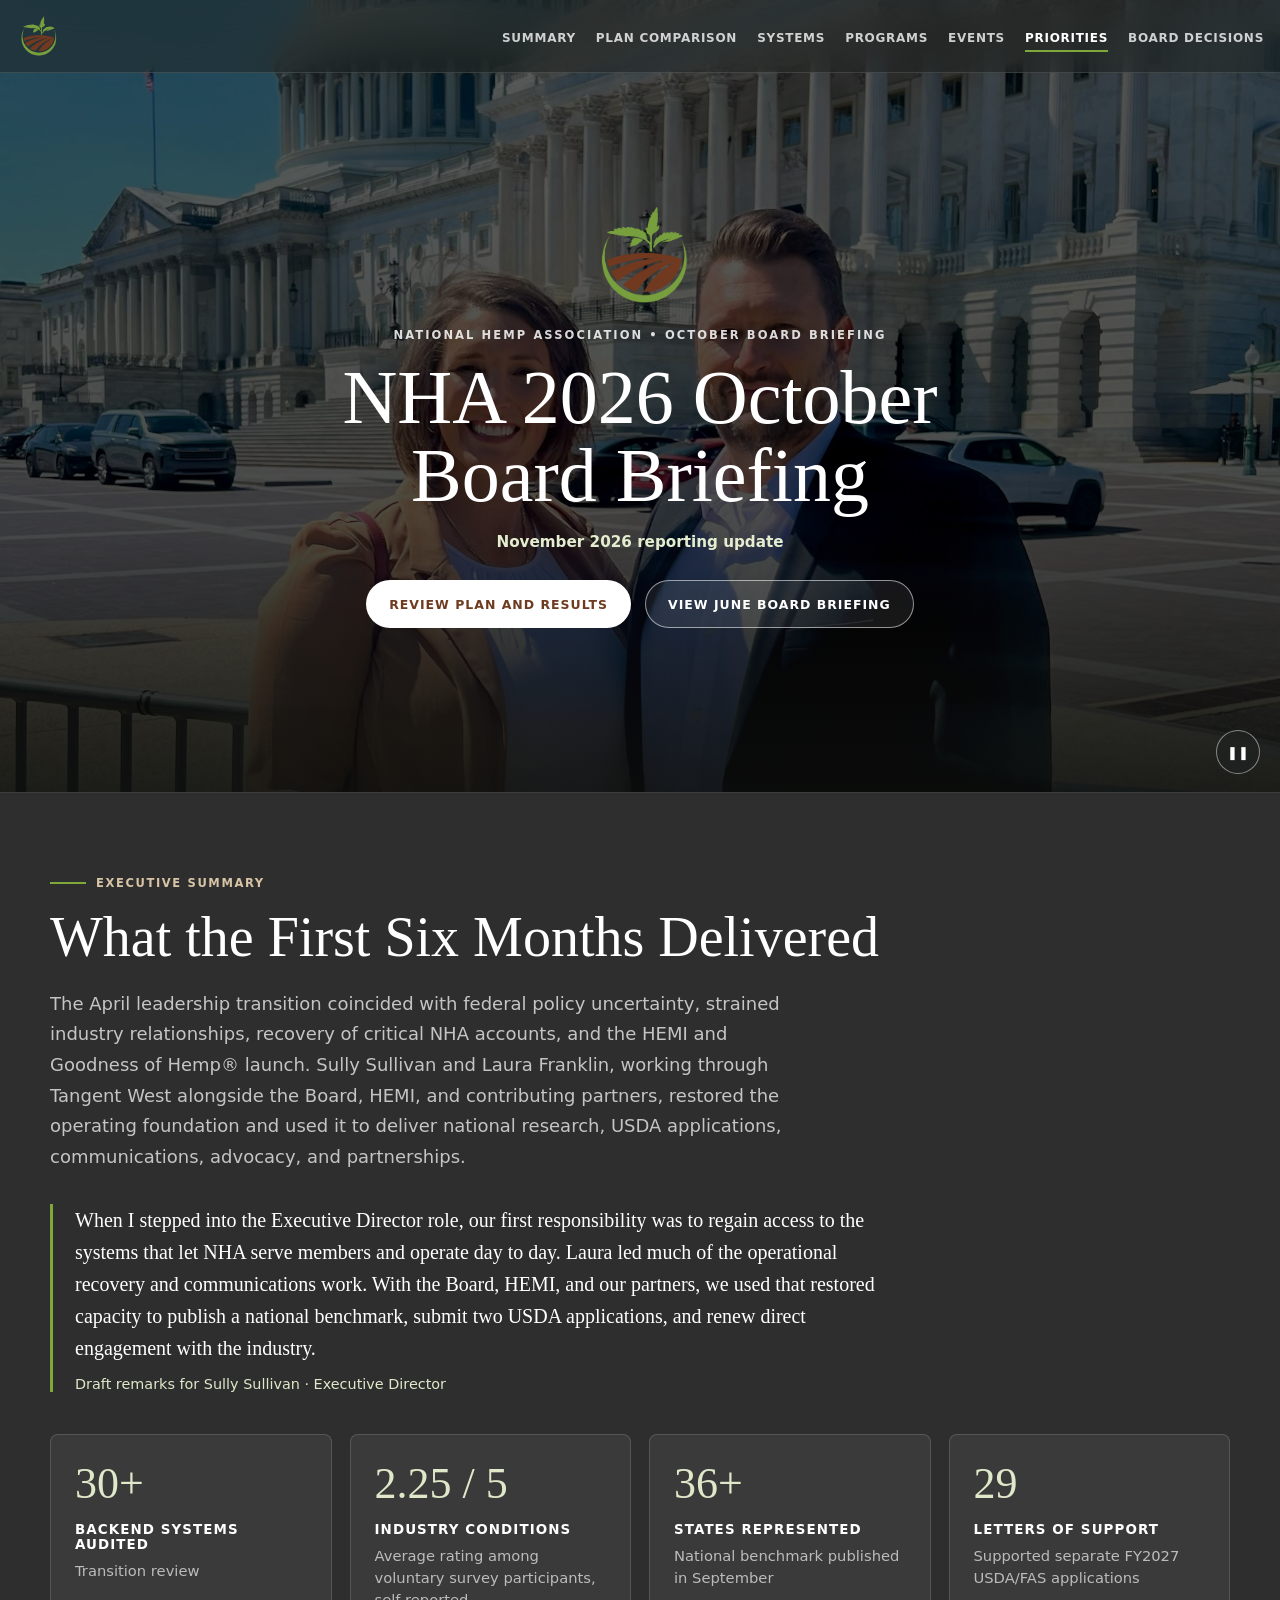
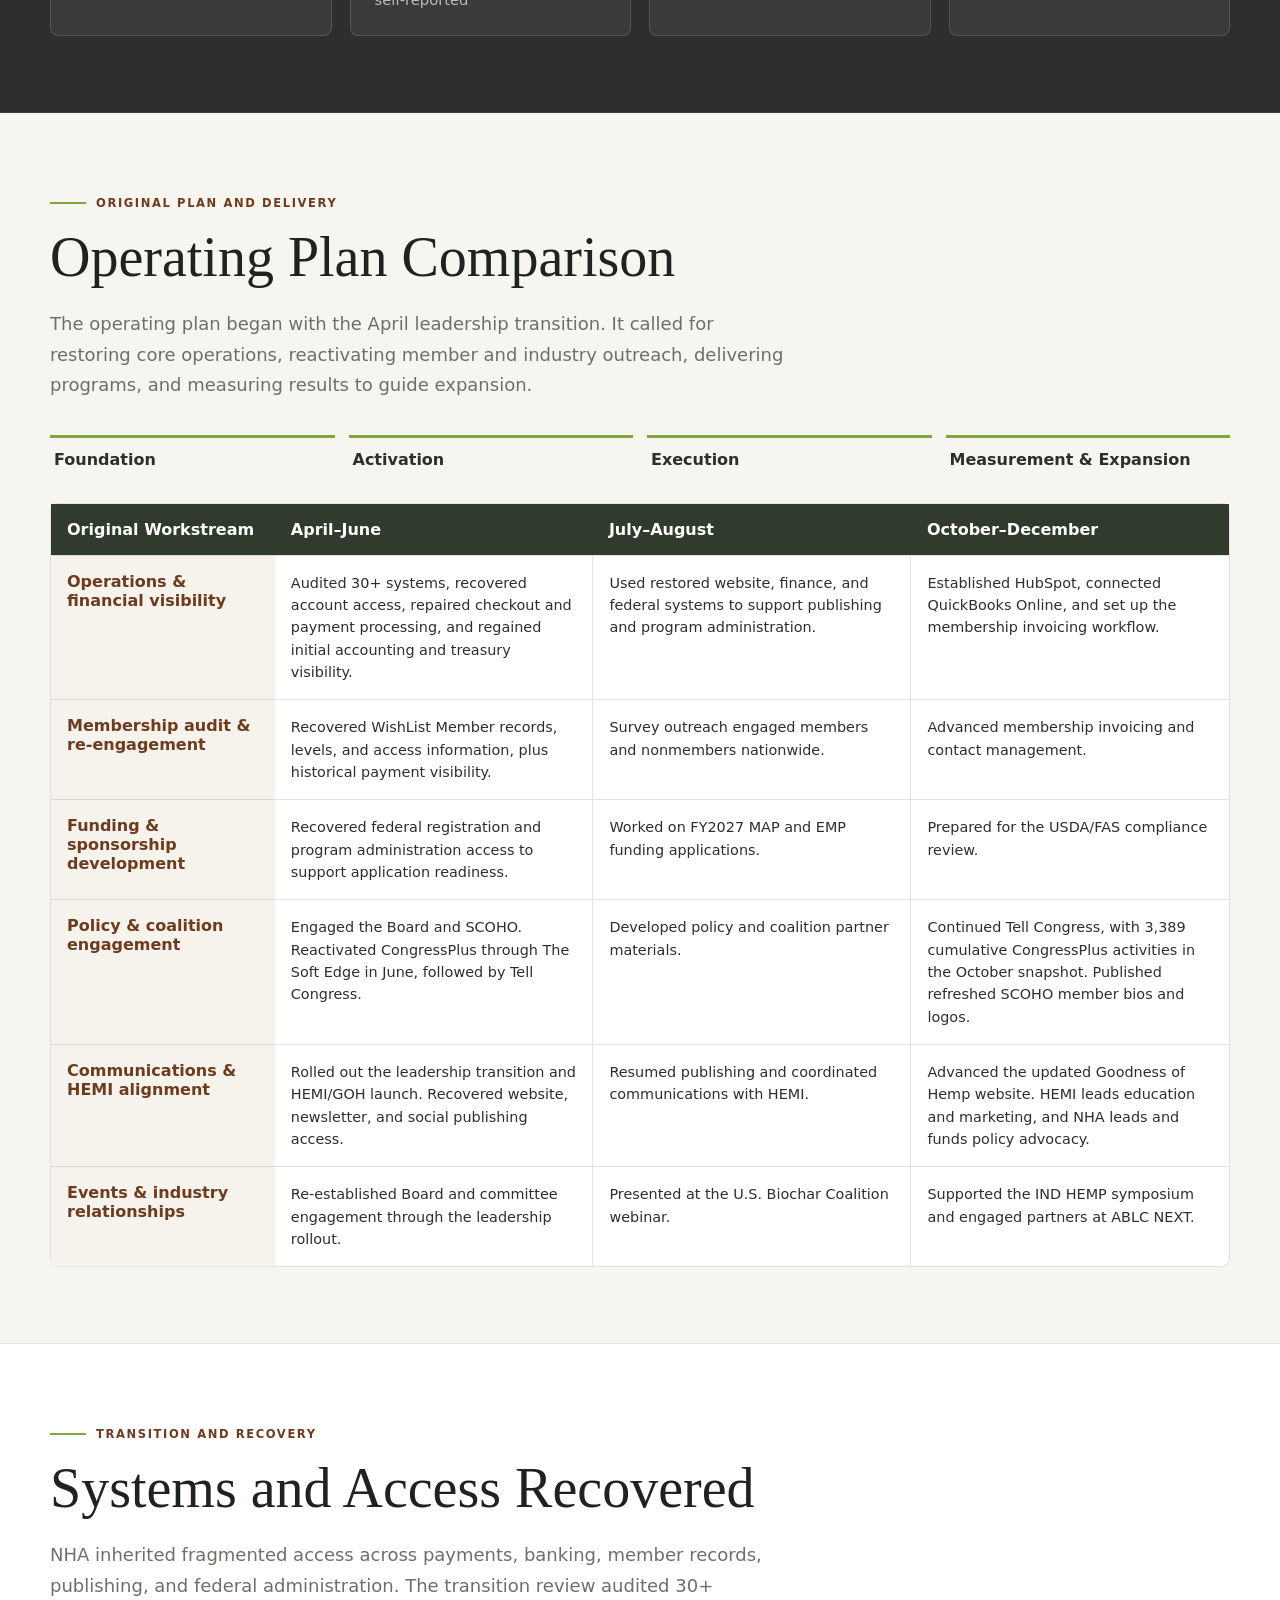
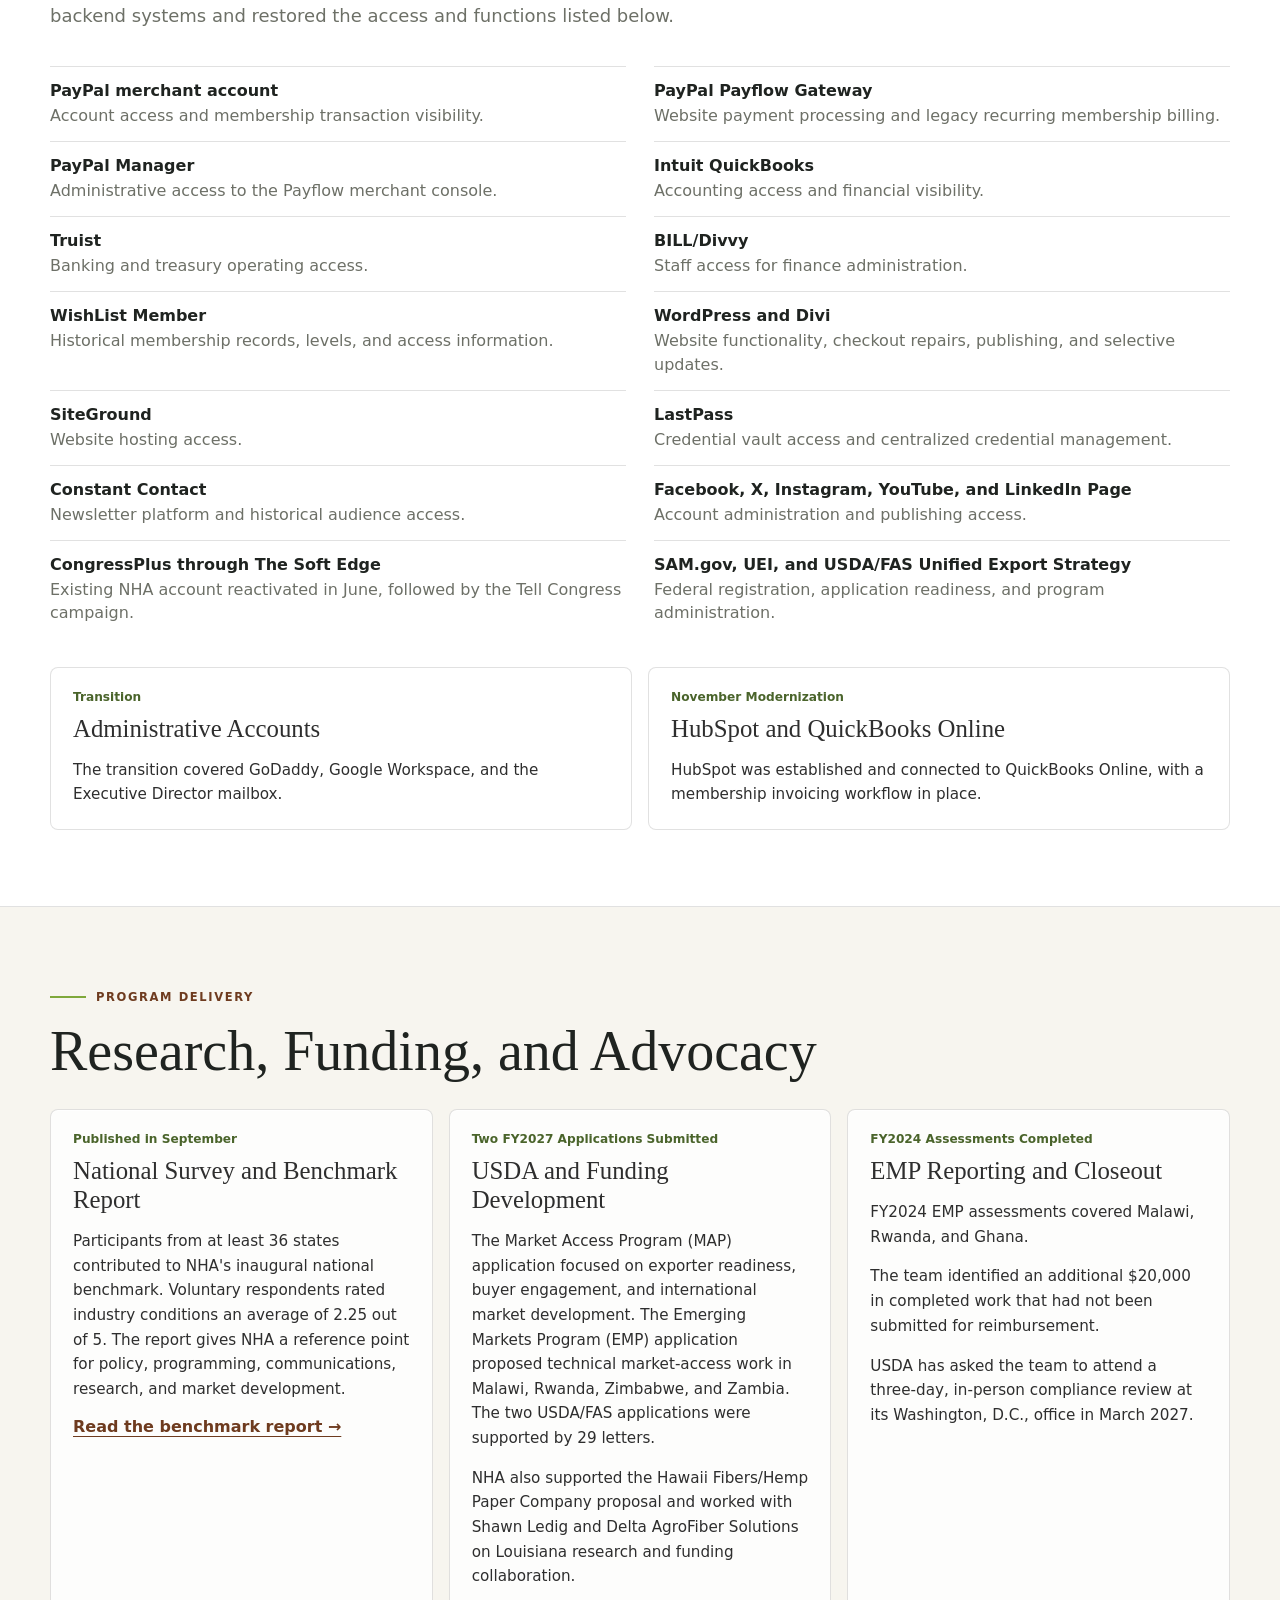
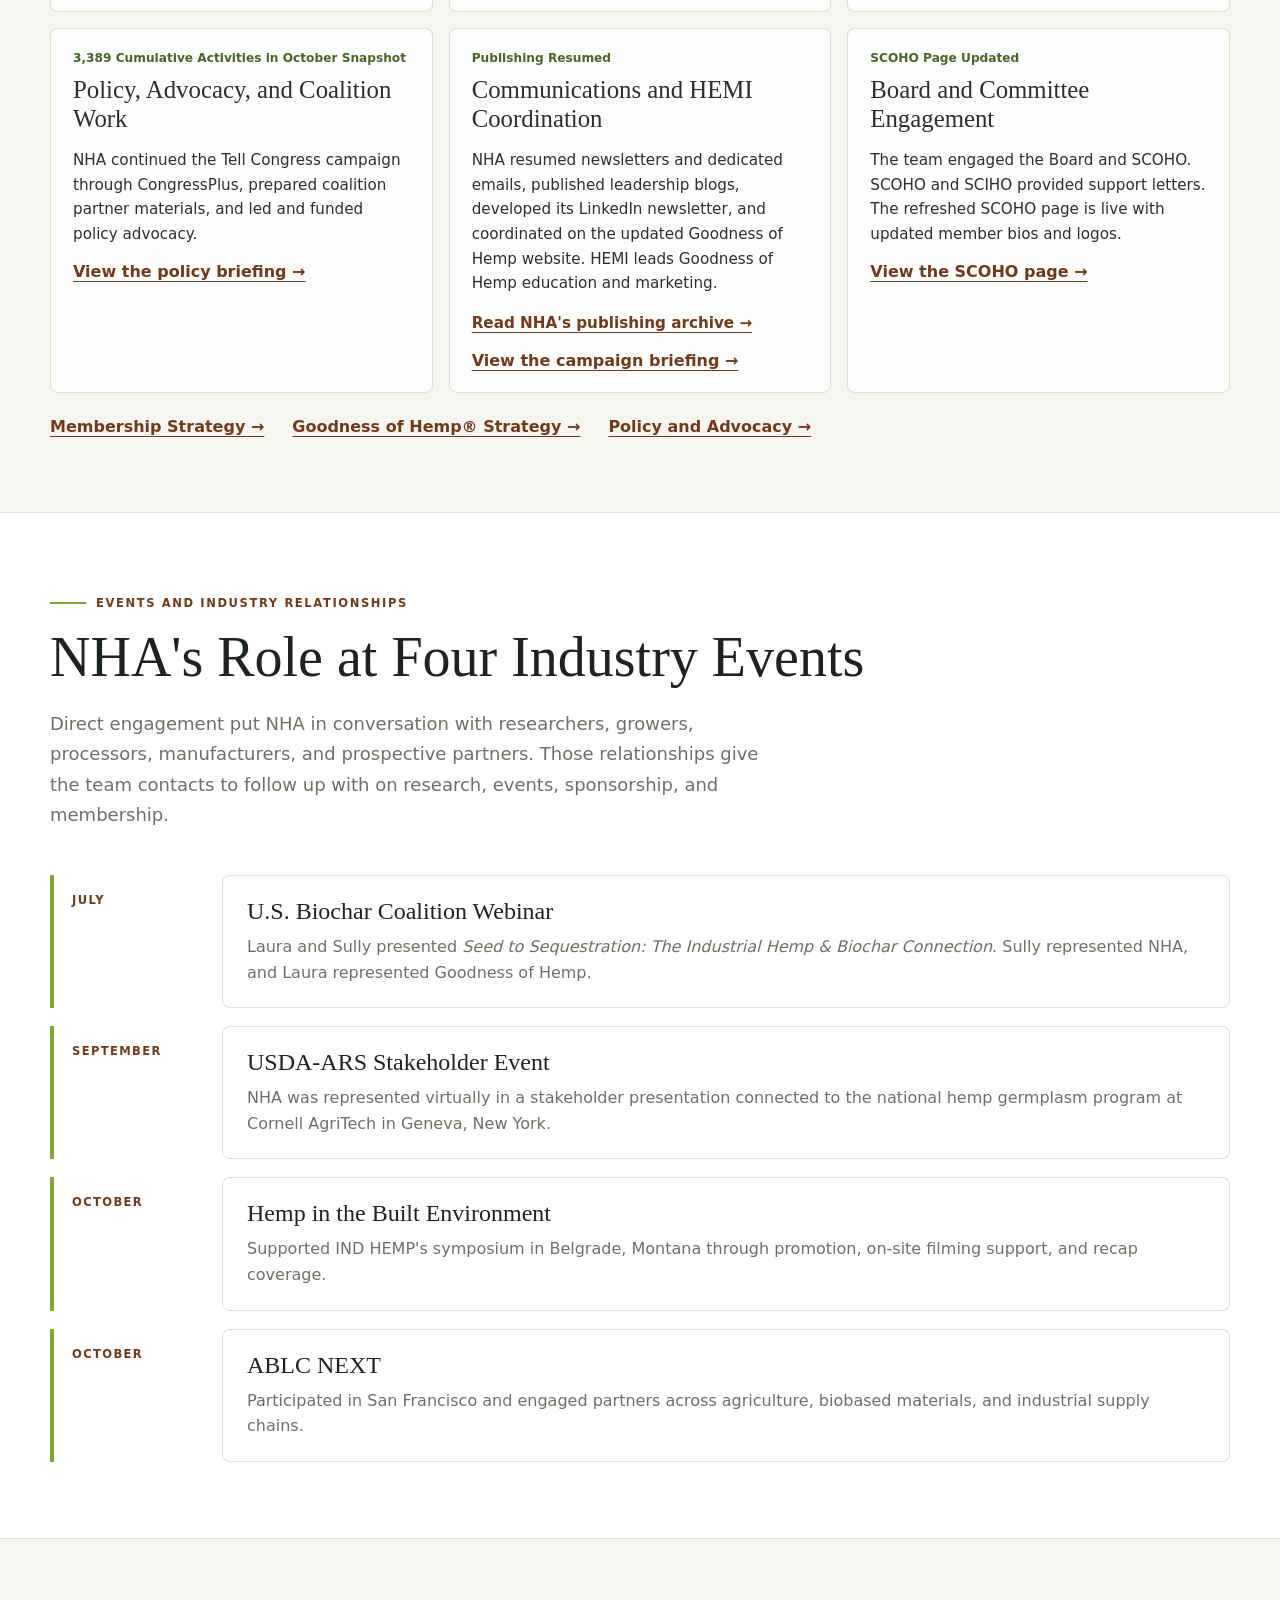
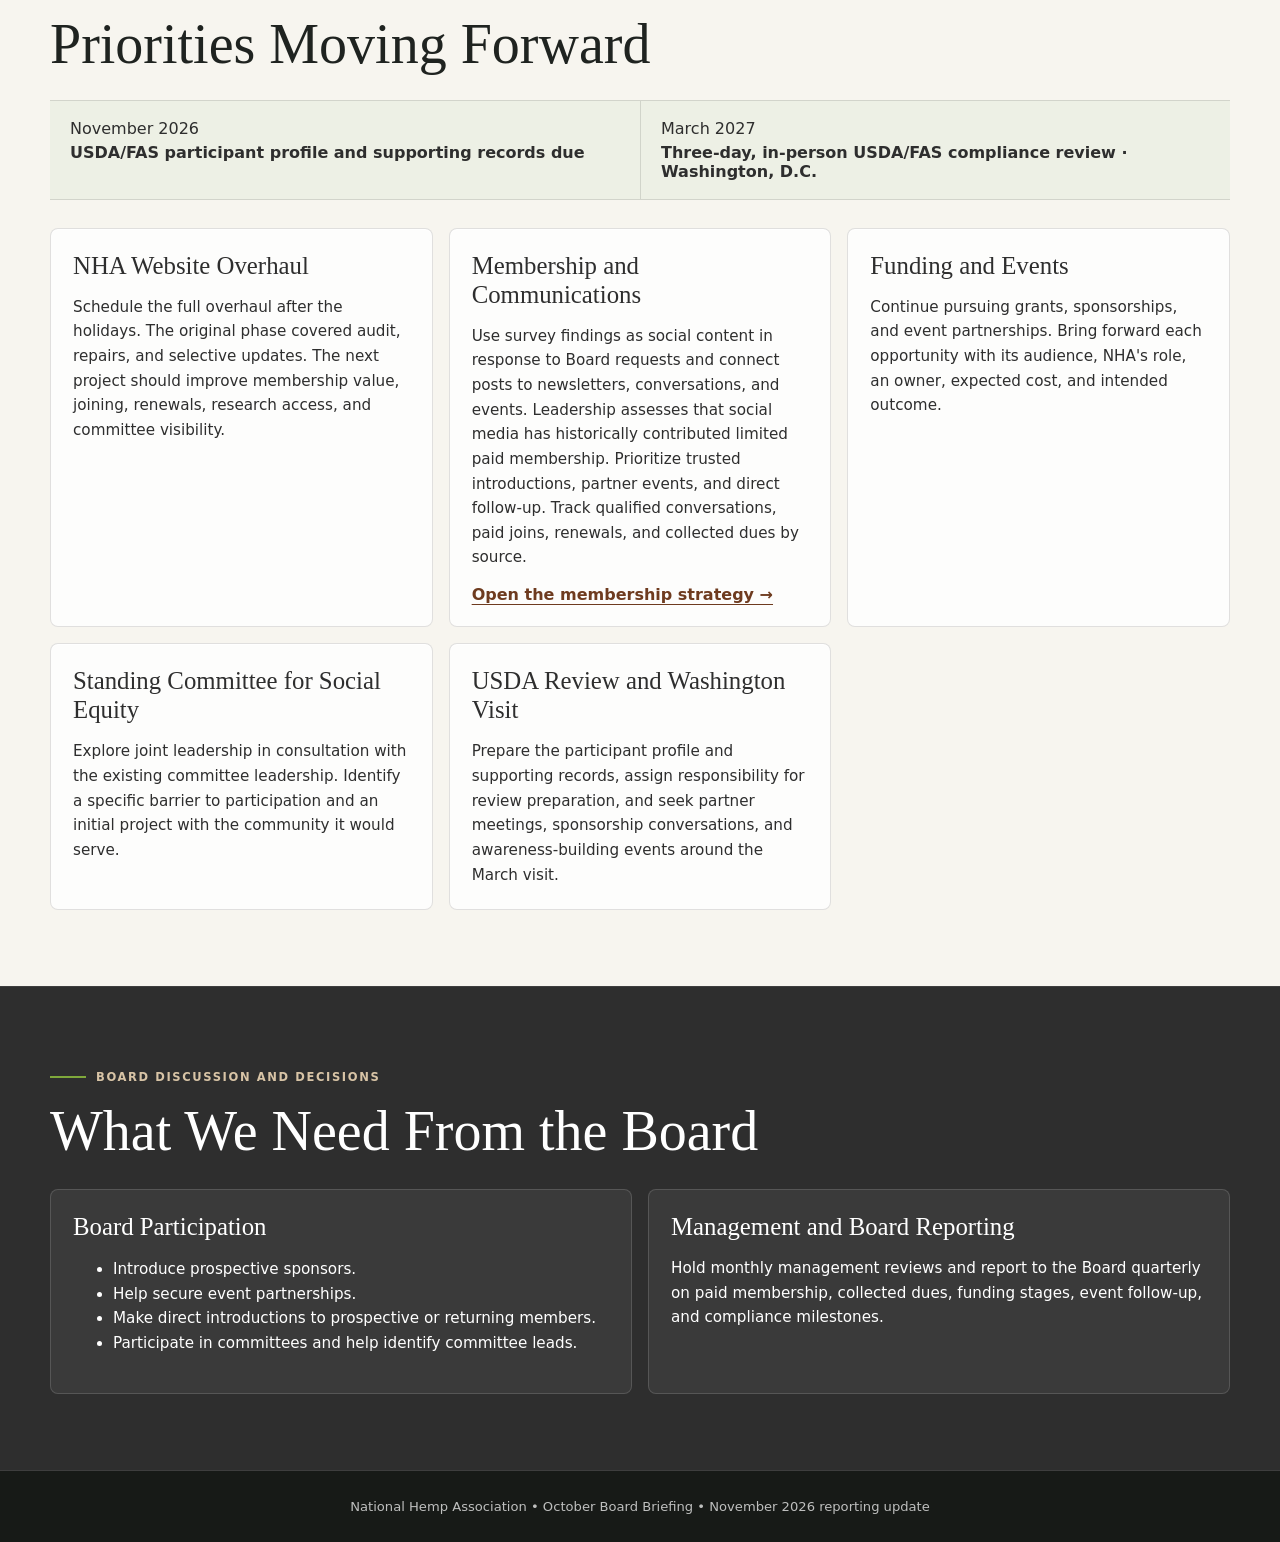
==== commit 7d4503cc: "Trim opening copy and plan comparison caption" ====
--- a/index.html
+++ b/index.html
@@ -7,7 +7,7 @@
   <title>NHA 2026 October Board Briefing</title>
   <link rel="icon" href="assets/nha-icon.png">
   <link rel="stylesheet" href="briefing-base.css">
-  <link rel="stylesheet" href="october.css?v=3">
+  <link rel="stylesheet" href="october.css?v=4">
   <script src="briefing.js" defer></script>
 </head>
 <body class="october-briefing">
@@ -49,7 +49,6 @@
         <div class="hero-logo"><img src="assets/nha-icon.png" alt=""></div>
         <div class="hero-eyebrow">National Hemp Association &bull; October Board Briefing</div>
         <h1 id="briefing-title">NHA 2026 October Board Briefing</h1>
-        <p class="hero-deck">Progress against the original operating plan and priorities moving forward.</p>
         <p class="hero-cutoff"><time datetime="2026-11">November 2026</time> reporting update</p>
         <div class="button-row">
           <a class="btn btn-primary" href="#annual-plan">Review Plan and Results</a>
@@ -80,7 +79,7 @@
     <section class="section" id="annual-plan">
       <div class="section-inner">
         <div class="section-kicker">Original Plan and Delivery</div>
-        <h2 class="section-title">Operating Plan Comparison</h2>
+        <h2 class="section-title" id="plan-comparison-title">Operating Plan Comparison</h2>
         <p class="section-subtitle">The operating plan began with the April leadership transition. It called for restoring core operations, reactivating member and industry outreach, delivering programs, and measuring results to guide expansion.</p>
         <ol class="plan-phases" aria-label="Original operating plan phases">
           <li><strong>Foundation</strong></li>
@@ -89,8 +88,7 @@
           <li><strong>Measurement &amp; Expansion</strong></li>
         </ol>
         <div class="comparison">
-          <table>
-            <caption>Delivery by original workstream in 2026. September milestones appear in Programs and Events. October&ndash;December progress is current as of November.</caption>
+          <table aria-labelledby="plan-comparison-title">
             <thead>
               <tr>
                 <th scope="col">Original Workstream</th>
--- a/october.css
+++ b/october.css
@@ -30,10 +30,6 @@
   font-size: 4.75rem;
   line-height: 1.03;
   text-transform: none;
-}
-
-.october-briefing .hero .hero-deck {
-  font-size: 1.25rem;
 }
 
 .october-briefing .hero .hero-cutoff {
@@ -149,13 +145,6 @@
   table-layout: fixed;
 }
 
-.comparison caption {
-  padding: 14px 18px;
-  text-align: left;
-  color: var(--muted);
-  font-size: .875rem;
-}
-
 .comparison th, .comparison td {
   padding: 16px;
   text-align: left;
@@ -348,7 +337,7 @@
     border-top: 1px solid var(--line);
   }
 
-  .comparison table, .comparison caption, .comparison tbody, .comparison tr, .comparison th, .comparison td {
+  .comparison table, .comparison tbody, .comparison tr, .comparison th, .comparison td {
     display: block;
     width: 100%;
   }
